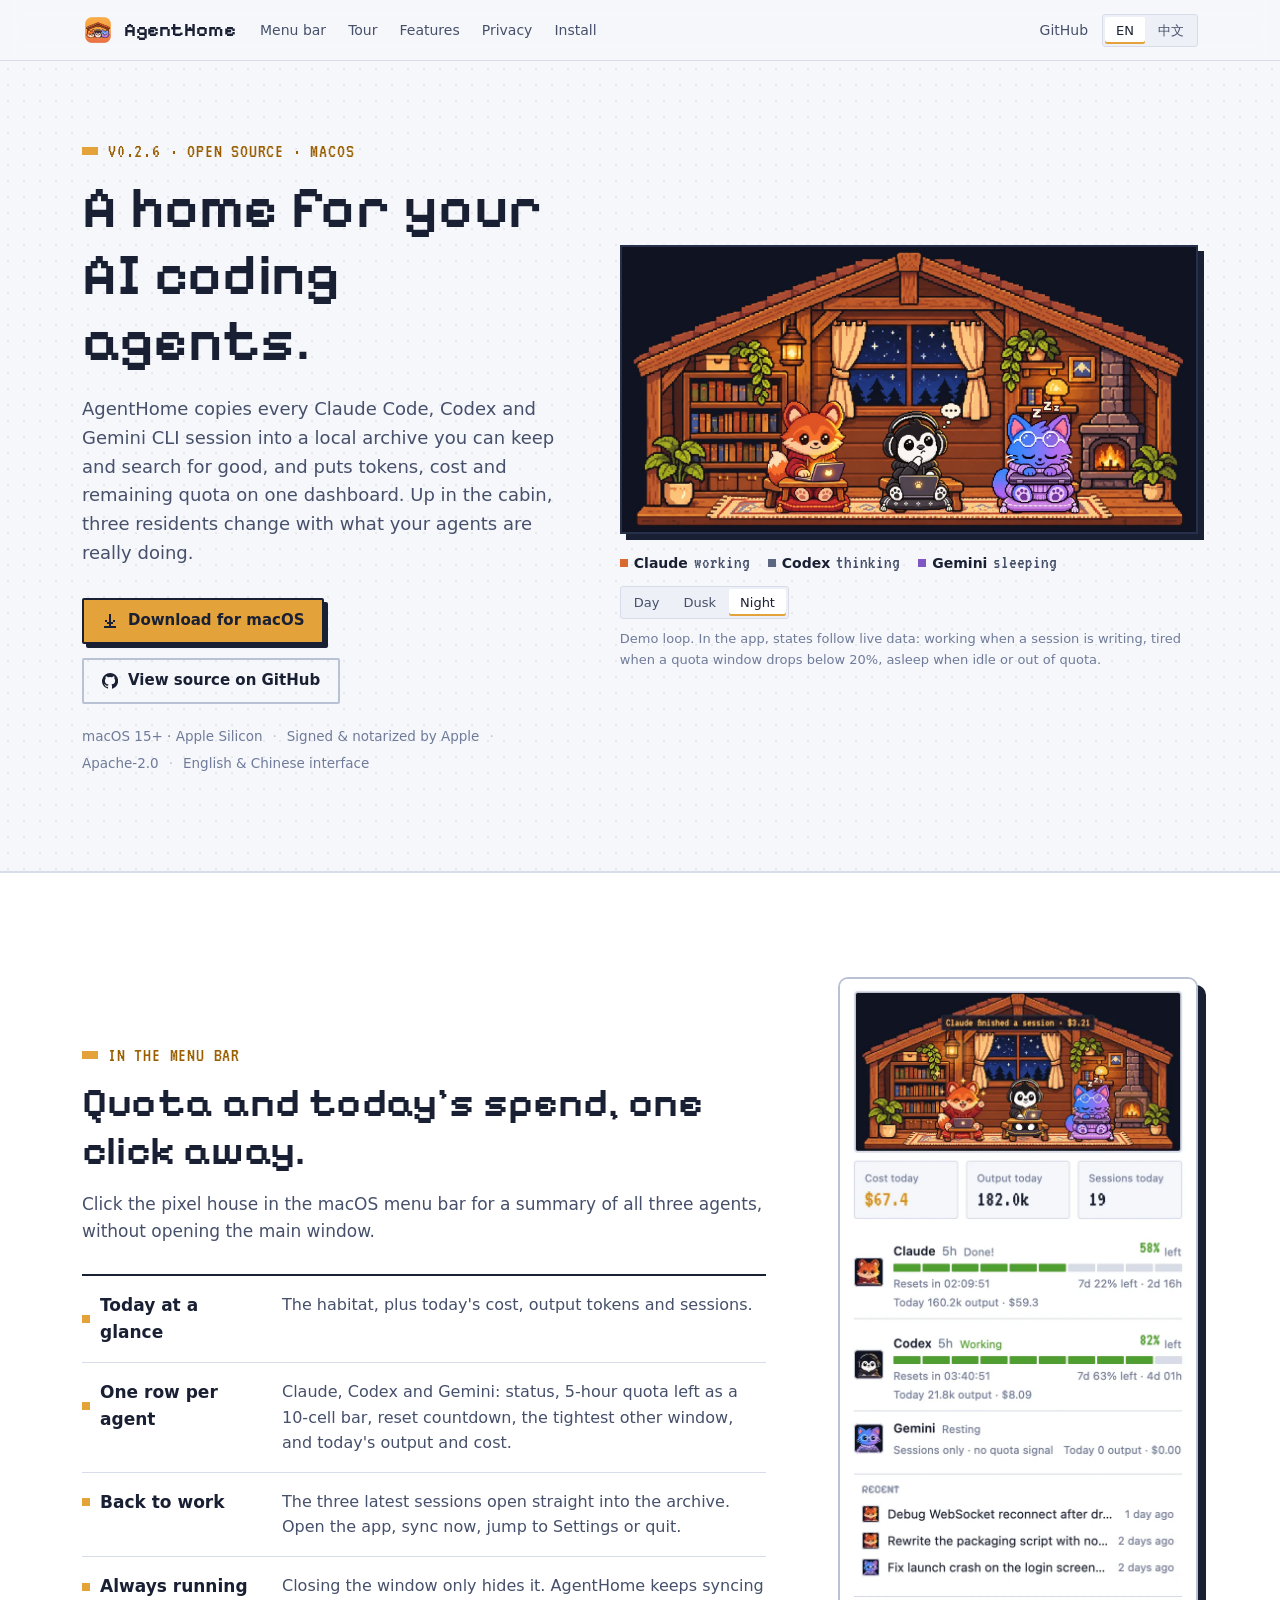
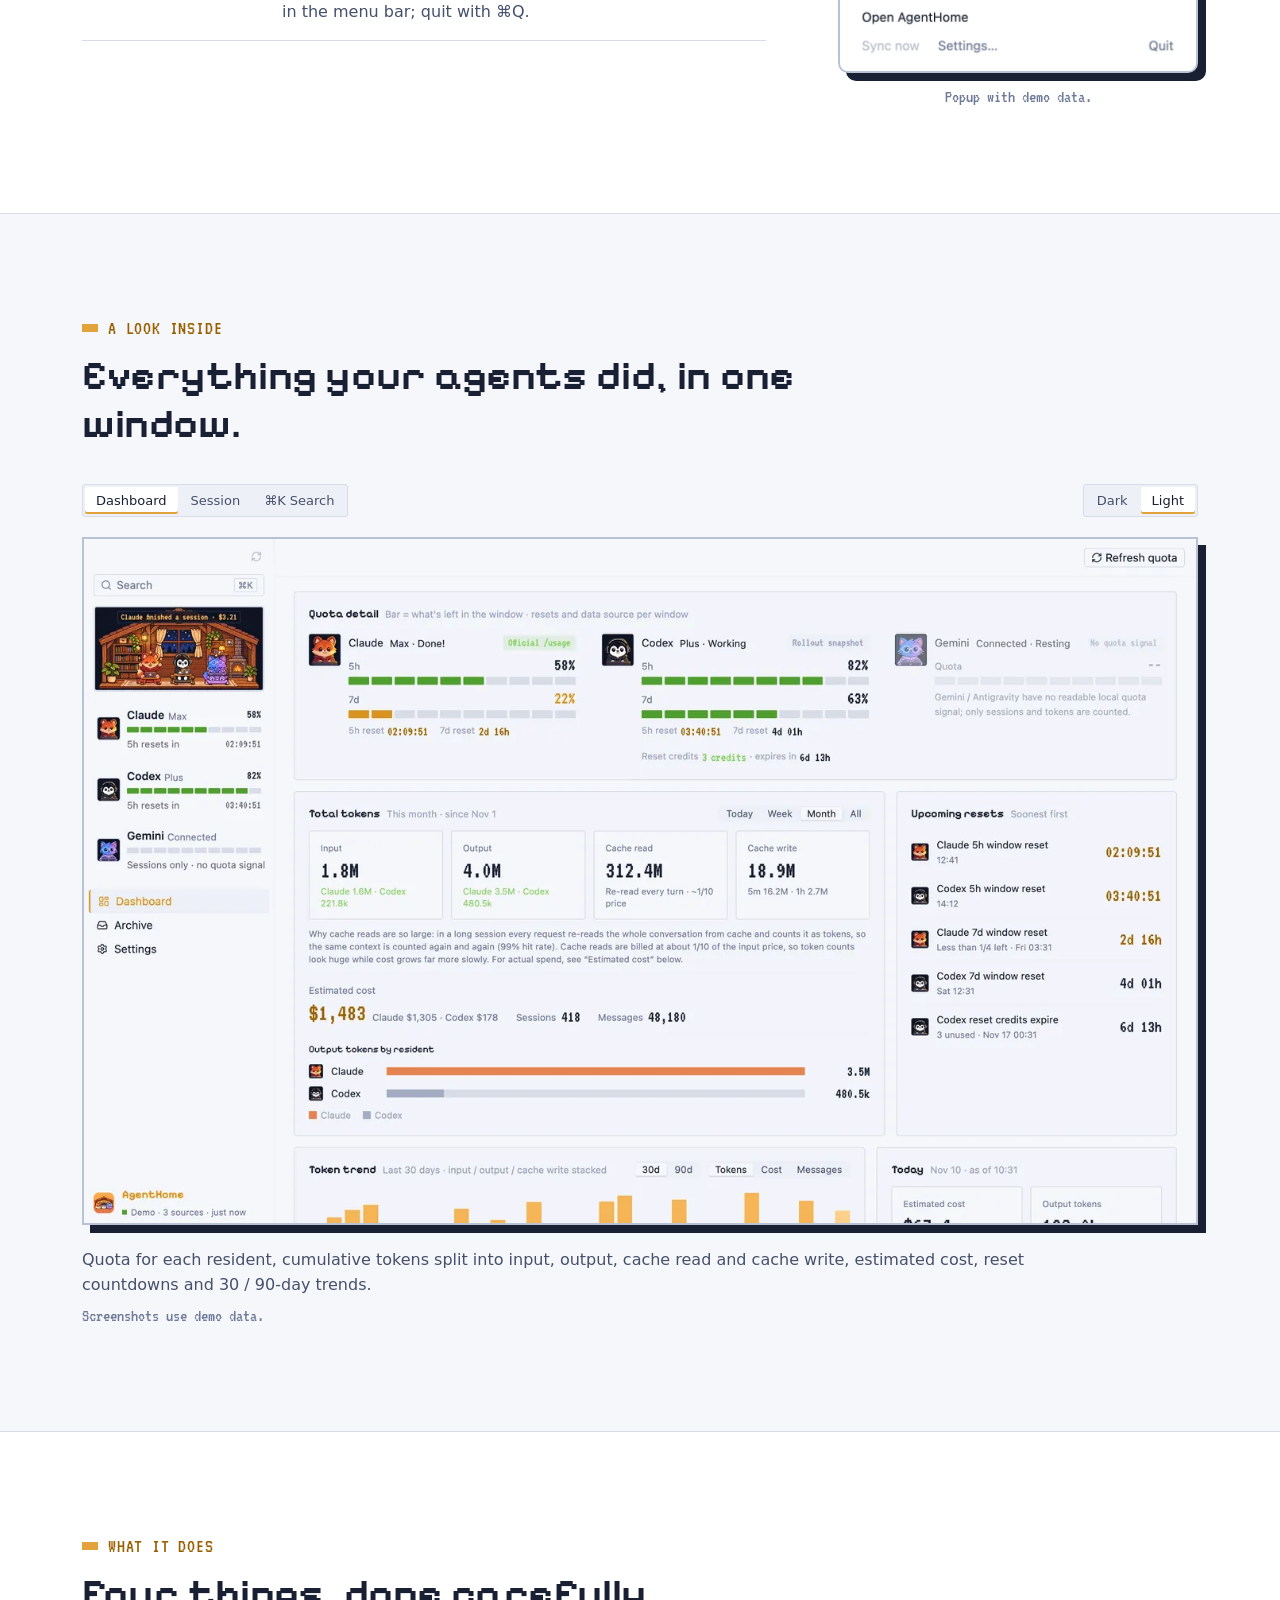
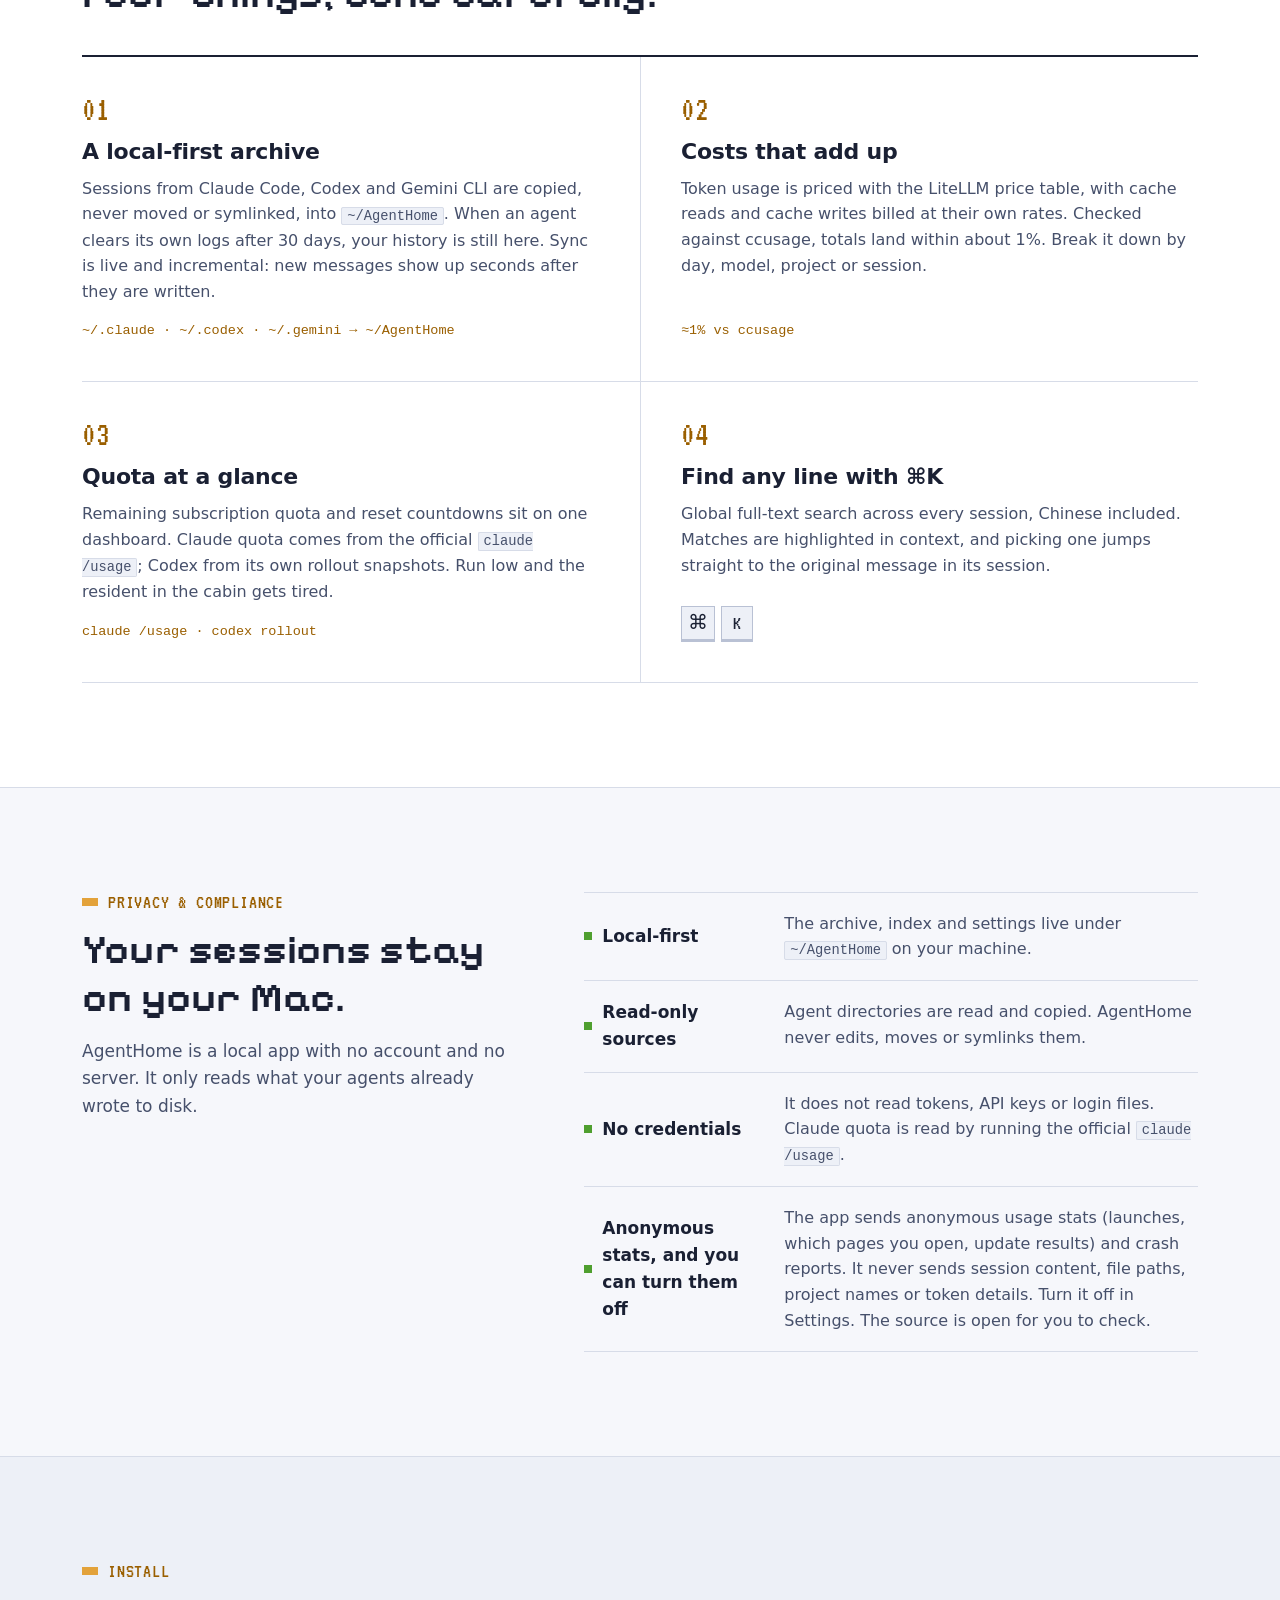
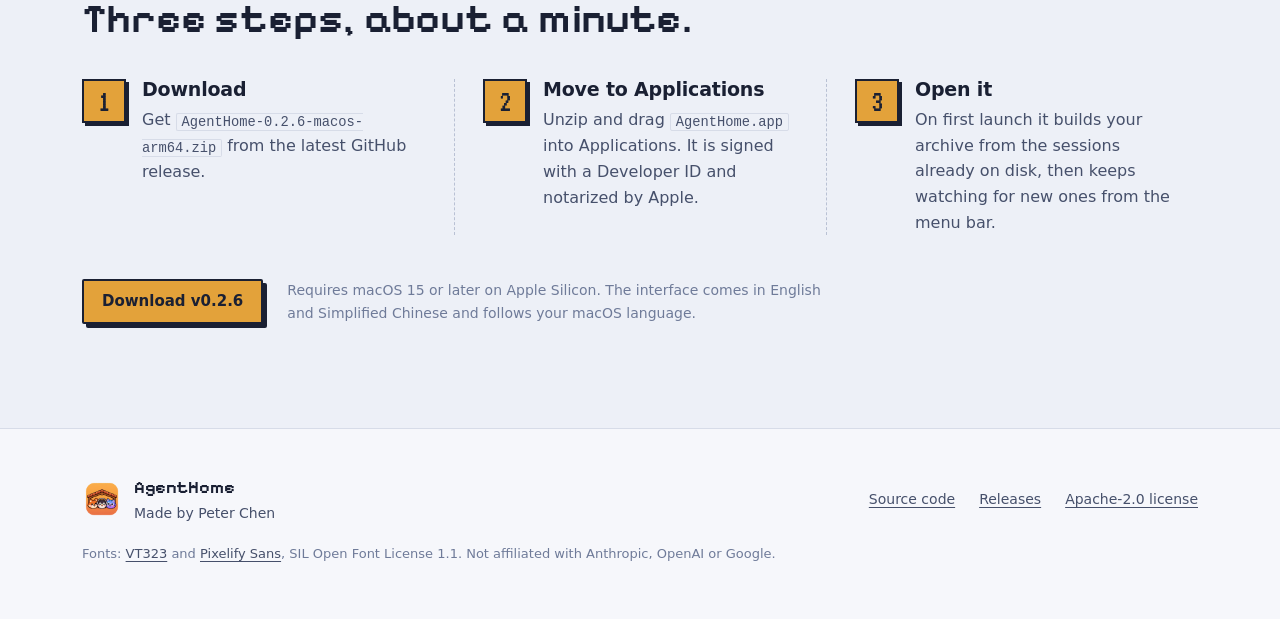
==== site/index.html @ 229db432 "接入 Sentry 崩溃上报与 Umami 匿名统计（设置里可关闭） - 新增 telemetry.rs：Sentry（panic + 同步引擎 / 应用内更新的错误，before_send 去掉主目" ====
<!doctype html>
<html lang="en">
<head>
<meta charset="utf-8">
<meta name="viewport" content="width=device-width, initial-scale=1">
<title>AgentHome</title>
<meta name="description" content="AgentHome is a home for your AI coding agents on macOS: a local, searchable archive of every Claude Code, Codex and Gemini CLI session, plus tokens, cost and remaining quota on one dashboard.">
<meta name="color-scheme" content="dark light">
<meta name="theme-color" content="#0F1423" media="(prefers-color-scheme: dark)">
<meta name="theme-color" content="#F6F7FB" media="(prefers-color-scheme: light)">
<meta property="og:type" content="website">
<meta property="og:title" content="AgentHome">
<meta property="og:description" content="A home for your AI coding agents: a local, searchable archive of every Claude Code, Codex and Gemini CLI session, plus tokens, cost and remaining quota on one dashboard. Free and open source for macOS.">
<meta property="og:image" content="https://blog.peterchen97.cn/agenthome/assets/img/og.png">
<meta name="twitter:card" content="summary_large_image">
<link rel="icon" type="image/png" href="assets/img/favicon-64.png">
<link rel="apple-touch-icon" href="assets/img/apple-touch-icon.png">
<link rel="preload" href="assets/fonts/PixelifySans-SemiBold.ttf" as="font" type="font/ttf" crossorigin>
<link rel="preload" href="assets/fonts/VT323-Regular.ttf" as="font" type="font/ttf" crossorigin>
<link rel="stylesheet" href="assets/style.css">
</head>
<body>
<a class="skip" href="#main" data-i18n="skip">Skip to content</a>

<header class="top">
  <div class="wrap top-row">
    <a class="brand" href="#top" aria-label="AgentHome">
      <img src="assets/img/app-icon-256.png" width="32" height="32" alt="">
      <span>AgentHome</span>
    </a>
    <nav class="top-nav" aria-label="Sections">
      <a href="#menubar" data-i18n="nav.menubar">Menu bar</a>
      <a href="#tour" data-i18n="nav.tour">Tour</a>
      <a href="#features" data-i18n="nav.features">Features</a>
      <a href="#privacy" data-i18n="nav.privacy">Privacy</a>
      <a href="#install" data-i18n="nav.install">Install</a>
    </nav>
    <div class="top-actions">
      <a class="gh-link" href="https://github.com/PeterChen1997/agenthome">GitHub</a>
      <div class="seg lang" role="group" aria-label="Language">
        <button type="button" data-lang="en" aria-pressed="true">EN</button>
        <button type="button" data-lang="zh" aria-pressed="false">中文</button>
      </div>
    </div>
  </div>
</header>

<main id="main">
  <section class="hero" id="top">
    <div class="wrap hero-grid">
      <div class="hero-copy">
        <p class="eyebrow"><span class="pip" aria-hidden="true"></span><span data-i18n="hero.eyebrow">v0.2.6 · open source · macOS</span></p>
        <h1 data-i18n="hero.title">A home for your AI coding agents.</h1>
        <p class="lede" data-i18n="hero.lede">AgentHome copies every Claude Code, Codex and Gemini CLI session into a local archive you can keep and search for good, and puts tokens, cost and remaining quota on one dashboard. Up in the cabin, three residents change with what your agents are really doing.</p>
        <div class="cta">
          <a class="btn btn-primary" href="https://github.com/PeterChen1997/agenthome/releases/latest" data-umami-event="download" data-umami-event-location="hero">
            <svg class="ico" viewBox="0 0 16 16" aria-hidden="true"><path d="M7 1h2v8h2v-2h2v2h-2v2H9v2H7v-2H5V9H3V7h2v2h2z M2 13h12v2H2z"/></svg>
            <span data-i18n="hero.download">Download for macOS</span>
          </a>
          <a class="btn btn-ghost" href="https://github.com/PeterChen1997/agenthome">
            <svg class="ico" viewBox="0 0 16 16" aria-hidden="true"><path d="M8 0a8 8 0 0 0-2.53 15.59c.4.07.55-.17.55-.38v-1.34c-2.23.48-2.7-1.07-2.7-1.07-.36-.92-.89-1.17-.89-1.17-.73-.5.06-.49.06-.49.8.06 1.23.83 1.23.83.72 1.22 1.88.87 2.34.67.07-.52.28-.87.5-1.07-1.78-.2-3.65-.89-3.65-3.95 0-.87.31-1.59.82-2.15-.08-.2-.36-1.02.08-2.12 0 0 .67-.21 2.2.82a7.6 7.6 0 0 1 4 0c1.53-1.04 2.2-.82 2.2-.82.44 1.1.16 1.92.08 2.12.51.56.82 1.28.82 2.15 0 3.07-1.87 3.75-3.65 3.95.29.25.54.73.54 1.48v2.2c0 .21.15.46.55.38A8 8 0 0 0 8 0z"/></svg>
            <span data-i18n="hero.source">View source on GitHub</span>
          </a>
        </div>
        <ul class="facts">
          <li data-i18n="hero.f1">macOS 15+ · Apple Silicon</li>
          <li data-i18n="hero.f2">Signed &amp; notarized by Apple</li>
          <li>Apache-2.0</li>
          <li data-i18n="hero.f3">English &amp; Chinese interface</li>
        </ul>
      </div>

      <figure class="habitat" aria-labelledby="habitat-cap">
        <div class="scene" data-tod="night">
          <img class="scene-bg" data-bg="night" src="assets/habitat/bg-night.webp" width="1400" height="700" alt="">
          <img class="scene-bg" data-bg="evening" src="assets/habitat/bg-evening.webp" width="1400" height="700" alt="" loading="lazy">
          <img class="scene-bg" data-bg="day" src="assets/habitat/bg-day.webp" width="1400" height="700" alt="" loading="lazy">
          <div class="slot" data-who="claude" data-state="working" style="--x:32.5%">
            <img src="assets/habitat/claude-working.webp" width="240" height="320" alt="Claude, the fox">
          </div>
          <div class="slot" data-who="codex" data-state="thinking" style="--x:52%">
            <img src="assets/habitat/codex-thinking.webp" width="284" height="320" alt="Codex, the penguin">
          </div>
          <div class="slot" data-who="gemini" data-state="sleeping" style="--x:72%">
            <img src="assets/habitat/gemini-sleeping.webp" width="249" height="320" alt="Gemini, the cat">
          </div>
        </div>
        <figcaption class="residents" id="habitat-cap">
          <ul>
            <li data-who="claude"><span class="dot"></span><b>Claude</b> <span class="state" data-state-label>working</span></li>
            <li data-who="codex"><span class="dot"></span><b>Codex</b> <span class="state" data-state-label>thinking</span></li>
            <li data-who="gemini"><span class="dot"></span><b>Gemini</b> <span class="state" data-state-label>sleeping</span></li>
          </ul>
          <div class="seg tod" role="group" aria-label="Time of day">
            <button type="button" data-tod="day" aria-pressed="false" data-i18n="tod.day">Day</button>
            <button type="button" data-tod="evening" aria-pressed="false" data-i18n="tod.evening">Dusk</button>
            <button type="button" data-tod="night" aria-pressed="true" data-i18n="tod.night">Night</button>
          </div>
        </figcaption>
        <p class="habitat-note" data-i18n="hero.note">Demo loop. In the app, states follow live data: working when a session is writing, tired when a quota window drops below 20%, asleep when idle or out of quota.</p>
      </figure>
    </div>
  </section>

  <section class="menubar" id="menubar" aria-labelledby="menubar-title">
    <div class="wrap mb-grid">
      <div class="mb-copy">
        <div class="sec-head">
          <p class="label" data-i18n="mb.label">In the menu bar</p>
          <h2 id="menubar-title" data-i18n="mb.title">Quota and today's spend, one click away.</h2>
          <p class="sec-lede" data-i18n="mb.lede">Click the pixel house in the macOS menu bar for a summary of all three agents, without opening the main window.</p>
        </div>
        <ul class="mb-points">
          <li><b data-i18n="mb.1.t">Today at a glance</b><span data-i18n="mb.1.p">The habitat, plus today's cost, output tokens and sessions.</span></li>
          <li><b data-i18n="mb.2.t">One row per agent</b><span data-i18n="mb.2.p">Claude, Codex and Gemini: status, 5-hour quota left as a 10-cell bar, reset countdown, the tightest other window, and today's output and cost.</span></li>
          <li><b data-i18n="mb.3.t">Back to work</b><span data-i18n="mb.3.p">The three latest sessions open straight into the archive. Open the app, sync now, jump to Settings or quit.</span></li>
          <li><b data-i18n="mb.4.t">Always running</b><span data-i18n="mb.4.p">Closing the window only hides it. AgentHome keeps syncing in the menu bar; quit with ⌘Q.</span></li>
        </ul>
      </div>
      <figure class="mb-shot">
        <div class="mb-frame">
          <img id="menubar-img" src="assets/shots/menubar-dark.en.webp" width="360" height="700" alt="AgentHome menu bar popup: habitat, today's cost, output and sessions, quota per agent and recent sessions" loading="lazy">
        </div>
        <figcaption class="demo-note" data-i18n="mb.demo">Popup with demo data.</figcaption>
      </figure>
    </div>
  </section>

  <section class="tour" id="tour" aria-labelledby="tour-title">
    <div class="wrap">
      <div class="sec-head">
        <p class="label" data-i18n="tour.label">A look inside</p>
        <h2 id="tour-title" data-i18n="tour.title">Everything your agents did, in one window.</h2>
      </div>
      <div class="tour-bar">
        <div class="seg tabs" role="group" aria-label="Screenshot">
          <button type="button" data-shot="dashboard" aria-pressed="true" data-i18n="tour.t1">Dashboard</button>
          <button type="button" data-shot="session" aria-pressed="false" data-i18n="tour.t2">Session</button>
          <button type="button" data-shot="search" aria-pressed="false" data-i18n="tour.t3">⌘K Search</button>
        </div>
        <div class="seg shot-theme" role="group" aria-label="Screenshot theme">
          <button type="button" data-mode="dark" aria-pressed="true" data-i18n="tour.dark">Dark</button>
          <button type="button" data-mode="light" aria-pressed="false" data-i18n="tour.light">Light</button>
        </div>
      </div>
      <figure class="shot">
        <div class="shot-frame">
          <img id="shot-img" src="assets/shots/dashboard-dark.en.webp" width="1400" height="860" alt="AgentHome dashboard: quota per resident, cumulative tokens, estimated cost and reset countdowns" loading="lazy">
        </div>
        <figcaption>
          <p class="cap" data-cap="dashboard" data-i18n="tour.c1">Quota for each resident, cumulative tokens split into input, output, cache read and cache write, estimated cost, reset countdowns and 30 / 90-day trends.</p>
          <p class="cap" data-cap="session" hidden data-i18n="tour.c2">Sessions grouped by day and folded by sub-agent. Inside, every turn is laid out with tool calls collapsed into trace rows, token counts and per-session cost.</p>
          <p class="cap" data-cap="search" hidden data-i18n="tour.c3">Press ⌘K anywhere: full-text search across every session, matches highlighted, Enter jumps to the original message.</p>
          <p class="demo-note" data-i18n="tour.demo">Screenshots use demo data.</p>
        </figcaption>
      </figure>
    </div>
  </section>

  <section class="features" id="features" aria-labelledby="features-title">
    <div class="wrap">
      <div class="sec-head">
        <p class="label" data-i18n="feat.label">What it does</p>
        <h2 id="features-title" data-i18n="feat.title">Four things, done carefully.</h2>
      </div>
      <div class="feat-grid">
        <article class="feat">
          <span class="num" aria-hidden="true">01</span>
          <h3 data-i18n="feat.1.t">A local-first archive</h3>
          <p data-i18n="feat.1.p">Sessions from Claude Code, Codex and Gemini CLI are copied, never moved or symlinked, into <code>~/AgentHome</code>. When an agent clears its own logs after 30 days, your history is still here. Sync is live and incremental: new messages show up seconds after they are written.</p>
          <p class="fact">~/.claude · ~/.codex · ~/.gemini → ~/AgentHome</p>
        </article>
        <article class="feat">
          <span class="num" aria-hidden="true">02</span>
          <h3 data-i18n="feat.2.t">Costs that add up</h3>
          <p data-i18n="feat.2.p">Token usage is priced with the LiteLLM price table, with cache reads and cache writes billed at their own rates. Checked against ccusage, totals land within about 1%. Break it down by day, model, project or session.</p>
          <p class="fact" data-i18n="feat.2.f">≈1% vs ccusage</p>
        </article>
        <article class="feat">
          <span class="num" aria-hidden="true">03</span>
          <h3 data-i18n="feat.3.t">Quota at a glance</h3>
          <p data-i18n="feat.3.p">Remaining subscription quota and reset countdowns sit on one dashboard. Claude quota comes from the official <code>claude /usage</code>; Codex from its own rollout snapshots. Run low and the resident in the cabin gets tired.</p>
          <p class="fact">claude /usage · codex rollout</p>
        </article>
        <article class="feat">
          <span class="num" aria-hidden="true">04</span>
          <h3 data-i18n="feat.4.t">Find any line with ⌘K</h3>
          <p data-i18n="feat.4.p">Global full-text search across every session, Chinese included. Matches are highlighted in context, and picking one jumps straight to the original message in its session.</p>
          <p class="fact"><kbd>⌘</kbd><kbd>K</kbd></p>
        </article>
      </div>
    </div>
  </section>

  <section class="privacy" id="privacy" aria-labelledby="privacy-title">
    <div class="wrap privacy-grid">
      <div class="sec-head">
        <p class="label" data-i18n="priv.label">Privacy &amp; compliance</p>
        <h2 id="privacy-title" data-i18n="priv.title">Your sessions stay on your Mac.</h2>
        <p class="sec-lede" data-i18n="priv.lede">AgentHome is a local app with no account and no server. It only reads what your agents already wrote to disk.</p>
      </div>
      <dl class="rules">
        <div><dt data-i18n="priv.1.t">Local-first</dt><dd data-i18n="priv.1.p">The archive, index and settings live under <code>~/AgentHome</code> on your machine.</dd></div>
        <div><dt data-i18n="priv.2.t">Read-only sources</dt><dd data-i18n="priv.2.p">Agent directories are read and copied. AgentHome never edits, moves or symlinks them.</dd></div>
        <div><dt data-i18n="priv.3.t">No credentials</dt><dd data-i18n="priv.3.p">It does not read tokens, API keys or login files. Claude quota is read by running the official <code>claude /usage</code>.</dd></div>
        <div><dt data-i18n="priv.4.t">Anonymous stats, and you can turn them off</dt><dd data-i18n="priv.4.p">The app sends anonymous usage stats (launches, which pages you open, update results) and crash reports. It never sends session content, file paths, project names or token details. Turn it off in Settings. The source is open for you to check.</dd></div>
      </dl>
    </div>
  </section>

  <section class="install" id="install" aria-labelledby="install-title">
    <div class="wrap">
      <div class="sec-head">
        <p class="label" data-i18n="inst.label">Install</p>
        <h2 id="install-title" data-i18n="inst.title">Three steps, about a minute.</h2>
      </div>
      <ol class="steps">
        <li>
          <span class="num" aria-hidden="true">1</span>
          <h3 data-i18n="inst.1.t">Download</h3>
          <p data-i18n="inst.1.p">Get <code>AgentHome-0.2.6-macos-arm64.zip</code> from the latest GitHub release.</p>
        </li>
        <li>
          <span class="num" aria-hidden="true">2</span>
          <h3 data-i18n="inst.2.t">Move to Applications</h3>
          <p data-i18n="inst.2.p">Unzip and drag <code>AgentHome.app</code> into Applications. It is signed with a Developer ID and notarized by Apple.</p>
        </li>
        <li>
          <span class="num" aria-hidden="true">3</span>
          <h3 data-i18n="inst.3.t">Open it</h3>
          <p data-i18n="inst.3.p">On first launch it builds your archive from the sessions already on disk, then keeps watching for new ones from the menu bar.</p>
        </li>
      </ol>
      <div class="install-cta">
        <a class="btn btn-primary" href="https://github.com/PeterChen1997/agenthome/releases/latest" data-umami-event="download" data-umami-event-location="install"><span data-i18n="inst.cta">Download v0.2.6</span></a>
        <p class="req" data-i18n="inst.req">Requires macOS 15 or later on Apple Silicon. The interface comes in English and Simplified Chinese and follows your macOS language.</p>
      </div>
    </div>
  </section>
</main>

<footer class="foot">
  <div class="wrap foot-row">
    <div class="foot-brand">
      <img src="assets/img/app-icon-256.png" width="40" height="40" alt="" loading="lazy">
      <div>
        <p class="foot-name">AgentHome</p>
        <p data-i18n="foot.by">Made by Peter Chen</p>
      </div>
    </div>
    <ul class="foot-links">
      <li><a href="https://github.com/PeterChen1997/agenthome" data-i18n="foot.src">Source code</a></li>
      <li><a href="https://github.com/PeterChen1997/agenthome/releases" data-i18n="foot.rel">Releases</a></li>
      <li><a href="https://github.com/PeterChen1997/agenthome/blob/main/LICENSE" data-i18n="foot.lic">Apache-2.0 license</a></li>
    </ul>
    <p class="foot-fine" data-i18n="foot.fine">Fonts: <a href="assets/fonts/OFL-VT323.txt">VT323</a> and <a href="assets/fonts/OFL-PixelifySans.txt">Pixelify Sans</a>, SIL Open Font License 1.1. Not affiliated with Anthropic, OpenAI or Google.</p>
  </div>
</footer>

<script src="assets/main.js"></script>
<script defer src="https://a.hweb.peterchen97.cn/script.js" data-website-id="5bc30eaf-ce3e-4e80-a6d5-86eb219da3a7"></script>
</body>
</html>
---- site/assets/style.css ----
/* AgentHome landing page. Colours follow crates/app/assets/themes/pixel-habitat.json. */

@font-face {
  font-family: "Pixelify Sans";
  src: url("fonts/PixelifySans-SemiBold.ttf") format("truetype");
  font-weight: 600;
  font-style: normal;
  font-display: swap;
}
@font-face {
  font-family: "VT323";
  src: url("fonts/VT323-Regular.ttf") format("truetype");
  font-weight: 400;
  font-style: normal;
  font-display: swap;
}

/* Light set (used when the system asks for light). */
:root {
  --bg: #F6F7FB;
  --bg-raised: #FFFFFF;
  --bg-sunk: #EDF0F7;
  --line: #D7DCE8;
  --line-strong: #B9C1D4;
  --fg: #1A2033;
  --fg-2: #46506B;
  --fg-3: #6F7B99;
  --accent: #E3A23A;
  --accent-hover: #EBB257;
  --accent-ink: #1A2033;
  --accent-text: #9A5F00;
  --shadow: #1A2033;
  --scene-ink: #0F1423;
  --scene-line: #26304A;
  --dot-grid: rgba(26, 32, 51, 0.07);
  --claude: #D9692E;
  --codex: #5D6782;
  --gemini: #7E57C2;
  --ok: #4F9F2F;
  --code-bg: #EDF0F7;
  --font-pixel: "Pixelify Sans", -apple-system, "PingFang SC", "Hiragino Sans GB", system-ui, sans-serif;
  --font-mono: "VT323", ui-monospace, "SF Mono", Menlo, monospace;
  --font-body: -apple-system, BlinkMacSystemFont, "Segoe UI", "PingFang SC", "Hiragino Sans GB", "Microsoft YaHei", "Noto Sans CJK SC", system-ui, sans-serif;
  --gutter: 16px;
  --maxw: 1180px;
}

/* Dark set: the default look of the app. */
@media (prefers-color-scheme: dark) {
  :root {
    --bg: #0F1423;
    --bg-raised: #161C2E;
    --bg-sunk: #1C2338;
    --line: #26304A;
    --line-strong: #34405F;
    --fg: #E8ECF5;
    --fg-2: #9AA6C0;
    --fg-3: #6F7B99;
    --accent: #F5B556;
    --accent-hover: #F8C470;
    --accent-ink: #0F1423;
    --accent-text: #F5B556;
    --shadow: #05070E;
    --dot-grid: rgba(232, 236, 245, 0.05);
    --claude: #F08A4B;
    --codex: #9AA6C0;
    --gemini: #9B72CB;
    --ok: #8BD16A;
    --code-bg: #1C2338;
  }
}

*, *::before, *::after { box-sizing: border-box; }
html { -webkit-text-size-adjust: 100%; scroll-behavior: smooth; scroll-padding-top: 72px; }
body {
  margin: 0;
  background: var(--bg);
  color: var(--fg);
  font: 16px/1.6 var(--font-body);
  overflow-x: hidden;
}
img { max-width: 100%; height: auto; display: block; }
a { color: inherit; }
code {
  font-family: ui-monospace, "SF Mono", Menlo, monospace;
  font-size: 0.86em;
  background: var(--code-bg);
  border: 1px solid var(--line);
  padding: 0.05em 0.35em;
  border-radius: 2px;
  overflow-wrap: anywhere;
}
h1, h2, h3 { font-family: var(--font-pixel); font-weight: 600; line-height: 1.15; margin: 0; letter-spacing: 0.005em; }
/* Pixelify's capital C reads as an O at small sizes, so small headings use the body face. */
h3 { font-family: var(--font-body); font-weight: 700; letter-spacing: -0.01em; }
p { margin: 0; }
:focus-visible { outline: 2px solid var(--accent); outline-offset: 2px; }

.wrap { max-width: var(--maxw); margin: 0 auto; padding: 0 var(--gutter); }
@media (min-width: 720px) { :root { --gutter: 32px; } }

.skip { position: absolute; left: -9999px; top: 8px; background: var(--accent); color: var(--accent-ink); padding: 6px 10px; z-index: 50; }
.skip:focus { left: 8px; }

/* Header */
.top {
  position: sticky; top: 0; z-index: 20;
  background: color-mix(in srgb, var(--bg) 88%, transparent);
  backdrop-filter: blur(10px);
  -webkit-backdrop-filter: blur(10px);
  border-bottom: 1px solid var(--line);
}
.top-row { display: flex; align-items: center; gap: 24px; height: 60px; }
.brand { display: flex; align-items: center; gap: 10px; text-decoration: none; font-family: var(--font-pixel); font-weight: 600; font-size: 20px; }
.brand img { width: 32px; height: 32px; }
.top-nav { display: none; gap: 22px; font-size: 14px; }
.top-nav a { text-decoration: none; color: var(--fg-2); }
.top-nav a:hover { color: var(--fg); }
.top-actions { margin-left: auto; display: flex; align-items: center; gap: 14px; }
.gh-link { font-size: 14px; color: var(--fg-2); text-decoration: none; display: none; }
.gh-link:hover { color: var(--fg); }
@media (min-width: 860px) { .top-nav { display: flex; } }
@media (min-width: 480px) { .gh-link { display: inline; } }

/* Segmented control, square-cornered like the app's pixel UI */
.seg { display: inline-flex; border: 1px solid var(--line); background: var(--bg-sunk); padding: 2px; gap: 2px; border-radius: 3px; }
.seg button {
  font: 500 13px/1 var(--font-body);
  color: var(--fg-2);
  background: transparent;
  border: 0;
  padding: 7px 11px;
  border-radius: 2px;
  cursor: pointer;
  white-space: nowrap;
}
.seg button:hover { color: var(--fg); }
.seg button[aria-pressed="true"] { background: var(--bg-raised); color: var(--fg); box-shadow: inset 0 -2px 0 var(--accent); }

/* Buttons */
.btn {
  display: inline-flex; align-items: center; gap: 10px;
  font: 600 15px/1 var(--font-body);
  padding: 13px 18px;
  text-decoration: none;
  border: 2px solid var(--shadow);
  border-radius: 2px;
  transition: transform 80ms steps(2), box-shadow 80ms steps(2);
}
.btn .ico { width: 16px; height: 16px; fill: currentColor; flex: none; }
.btn-primary { background: var(--accent); color: var(--accent-ink); box-shadow: 4px 4px 0 var(--shadow); }
.btn-primary:hover { background: var(--accent-hover); }
.btn-primary:active { transform: translate(4px, 4px); box-shadow: 0 0 0 var(--shadow); }
.btn-ghost { background: transparent; color: var(--fg); border-color: var(--line-strong); }
.btn-ghost:hover { border-color: var(--fg-2); }

/* Section scaffolding */
section { padding: 72px 0; }
@media (min-width: 900px) { section { padding: 104px 0; } }
.sec-head { max-width: 720px; margin-bottom: 36px; }
.label, .eyebrow {
  font-family: var(--font-mono);
  font-size: 20px;
  line-height: 1;
  color: var(--accent-text);
  text-transform: uppercase;
  letter-spacing: 0.04em;
  margin-bottom: 14px;
  display: flex; align-items: center; gap: 10px;
}
.label::before, .pip {
  content: "";
  width: 8px; height: 8px;
  background: var(--accent);
  box-shadow: 8px 0 0 var(--accent);
  margin-right: 8px;
  flex: none;
}
.pip { margin-right: 8px; }
h2 { font-size: clamp(28px, 4.2vw, 42px); }
.sec-lede { color: var(--fg-2); margin-top: 16px; font-size: 17px; }

/* Hero */
.hero {
  padding: 48px 0 64px;
  background-image: radial-gradient(var(--dot-grid) 1px, transparent 1.4px);
  background-size: 16px 16px;
  border-bottom: 1px solid var(--line);
}
.hero-grid { display: grid; gap: 40px; align-items: center; }
@media (min-width: 1000px) {
  .hero { padding: 80px 0 96px; }
  .hero-grid { grid-template-columns: minmax(0, 1fr) minmax(0, 1.2fr); gap: 56px; }
}
.hero h1 { font-size: clamp(36px, 5.6vw, 58px); margin-bottom: 20px; }
html[lang="zh-CN"] .hero h1 { line-height: 1.25; }
.lede { font-size: 18px; color: var(--fg-2); max-width: 36em; }
.cta { display: flex; flex-wrap: wrap; gap: 14px 16px; margin: 30px 0 22px; }
.facts { list-style: none; padding: 0; margin: 0; display: flex; flex-wrap: wrap; gap: 6px 0; font-size: 13.5px; color: var(--fg-3); }
.facts li:not(:last-child)::after { content: "·"; margin: 0 10px; color: var(--line-strong); }

/* Habitat scene */
.habitat { margin: 0; min-width: 0; }
.scene {
  position: relative;
  aspect-ratio: 2 / 1;
  background: var(--scene-ink);
  border: 2px solid var(--scene-line);
  box-shadow: 6px 6px 0 var(--shadow);
  overflow: hidden;
  isolation: isolate;
}
.scene-bg { position: absolute; inset: 0; width: 100%; height: 100%; opacity: 0; transition: opacity 600ms ease; }
.scene[data-tod="day"] .scene-bg[data-bg="day"],
.scene[data-tod="evening"] .scene-bg[data-bg="evening"],
.scene[data-tod="night"] .scene-bg[data-bg="night"] { opacity: 1; }

/* Slot geometry mirrors crates/app/src/habitat/view.rs: 20% wide, 40% tall, bottom 6.5%. */
.slot {
  position: absolute;
  left: calc(var(--x) - 10%);
  bottom: 6.5%;
  width: 20%;
  height: 40%;
  display: flex; align-items: flex-end; justify-content: center;
  transform-origin: 50% 100%;
  z-index: 2;
}
.slot img { width: 100%; height: 100%; object-fit: contain; object-position: 50% 100%; transition: opacity 180ms ease; }
.slot[data-state="working"]  { animation: s-working 420ms steps(1, end) infinite; }
.slot[data-state="thinking"] { animation: s-thinking 2200ms ease-in-out infinite alternate; }
.slot[data-state="sleeping"] { animation: s-sleeping 3400ms ease-in-out infinite alternate; }
.slot[data-state="tired"]    { animation: s-tired 2800ms ease-in-out infinite alternate; }
.slot[data-state="tired"] img { opacity: 0.85; filter: saturate(0.55); }
.slot[data-state="happy"]    { animation: s-happy 550ms ease-in-out infinite alternate; }
.slot.swap[data-state] img { opacity: 0; }
@keyframes s-working { 0% { transform: translateY(0); } 50% { transform: translateY(-2.5%); } }
@keyframes s-thinking { from { transform: translate(-2.5%, 0) rotate(-1.5deg); } to { transform: translate(2.5%, -1%) rotate(1.5deg); } }
@keyframes s-sleeping { from { transform: scale(1); } to { transform: scale(1.035); } }
@keyframes s-tired { from { transform: translateY(0) rotate(0); } to { transform: translateY(2%) rotate(-1deg); } }
@keyframes s-happy { from { transform: translateY(0); } to { transform: translateY(-7%); } }

.residents {
  display: flex; flex-wrap: wrap; align-items: center; justify-content: space-between; gap: 12px 16px;
  margin-top: 18px;
}
.residents ul { list-style: none; margin: 0; padding: 0; display: flex; flex-wrap: wrap; gap: 6px 18px; }
.residents li { display: flex; align-items: baseline; gap: 6px; font-size: 14px; }
.residents b { font-weight: 700; }
.residents .state { font-family: var(--font-mono); font-size: 19px; line-height: 1; color: var(--fg-2); }
.residents .dot { width: 8px; height: 8px; align-self: center; background: var(--fg-3); }
.residents li[data-who="claude"] .dot { background: var(--claude); }
.residents li[data-who="codex"] .dot { background: var(--codex); }
.residents li[data-who="gemini"] .dot { background: var(--gemini); }
.habitat-note { margin-top: 10px; font-size: 13px; color: var(--fg-3); max-width: 60em; }

/* Menu bar popup: a narrow 360pt shot, never stretched */
.menubar { background: var(--bg-raised); border-top: 1px solid var(--line); border-bottom: 1px solid var(--line); }
.mb-grid { display: grid; gap: 40px; align-items: center; }
@media (min-width: 900px) { .mb-grid { grid-template-columns: minmax(0, 1fr) 360px; gap: 72px; } }
.mb-copy { min-width: 0; }
.mb-copy .sec-head { margin-bottom: 28px; }
.mb-points { list-style: none; margin: 0; padding: 0; display: grid; border-top: 2px solid var(--fg); }
.mb-points li { display: grid; gap: 4px 24px; padding: 16px 0; border-bottom: 1px solid var(--line); min-width: 0; }
@media (min-width: 600px) { .mb-points li { grid-template-columns: 11em 1fr; } }
.mb-points b { font-weight: 700; font-size: 17px; line-height: 1.6; display: flex; align-items: center; align-self: start; gap: 10px; }
.mb-points b::before { content: ""; width: 8px; height: 8px; background: var(--accent); flex: none; }
.mb-points span { color: var(--fg-2); }
.mb-shot { margin: 0 auto; width: 100%; max-width: 360px; display: grid; gap: 14px; justify-items: center; }
.mb-frame {
  width: 100%;
  border: 2px solid var(--line-strong);
  border-radius: 10px;
  background: var(--bg-sunk);
  box-shadow: 8px 8px 0 var(--shadow);
  overflow: hidden;
}
.mb-frame img { width: 100%; aspect-ratio: 360 / 700; }

/* Screenshot tour */
.tour-bar { display: flex; flex-wrap: wrap; gap: 12px; justify-content: space-between; margin-bottom: 20px; }
.shot { margin: 0; }
.shot-frame {
  border: 2px solid var(--line-strong);
  background: var(--bg-sunk);
  box-shadow: 8px 8px 0 var(--shadow);
  overflow: hidden;
}
.shot-frame img { width: 100%; aspect-ratio: 1400 / 860; transition: opacity 160ms ease; }
.shot-frame img.loading { opacity: 0.35; }
.shot figcaption { display: flex; flex-wrap: wrap; justify-content: space-between; gap: 8px 24px; margin-top: 22px; }
.cap { color: var(--fg-2); max-width: 62em; }
.demo-note { font-family: var(--font-mono); font-size: 18px; line-height: 1.2; color: var(--fg-3); }

/* Features: a ruled grid, not floating cards */
.features { background: var(--bg-raised); border-top: 1px solid var(--line); border-bottom: 1px solid var(--line); }
.feat-grid { display: grid; border-top: 2px solid var(--fg); }
@media (min-width: 760px) { .feat-grid { grid-template-columns: 1fr 1fr; } }
.feat { padding: 28px 0 32px; border-bottom: 1px solid var(--line); display: flex; flex-direction: column; gap: 12px; min-width: 0; }
@media (min-width: 760px) {
  .feat { padding: 36px 40px 40px 0; }
  .feat:nth-child(2n) { padding-left: 40px; padding-right: 0; border-left: 1px solid var(--line); }
}
.num { font-family: var(--font-mono); font-size: 34px; line-height: 1; color: var(--accent-text); }
.feat h3 { font-size: 22px; }
.feat p { color: var(--fg-2); }
.feat .fact { margin-top: auto; padding-top: 6px; font-family: ui-monospace, "SF Mono", Menlo, monospace; font-size: 13.5px; line-height: 1.4; color: var(--accent-text); overflow-wrap: anywhere; }
kbd {
  font-family: var(--font-mono); font-size: 20px; color: var(--fg);
  display: inline-block; min-width: 1.6em; text-align: center;
  padding: 2px 6px; margin-right: 6px;
  border: 1px solid var(--line-strong); border-bottom-width: 3px; background: var(--bg-sunk);
}

/* Privacy */
.privacy-grid { display: grid; gap: 8px 64px; }
@media (min-width: 960px) { .privacy-grid { grid-template-columns: minmax(0, 5fr) minmax(0, 7fr); align-items: start; } }
.rules { margin: 0; display: grid; }
.rules > div { display: grid; gap: 4px 24px; padding: 18px 0; border-top: 1px solid var(--line); }
.rules > div:last-child { border-bottom: 1px solid var(--line); }
@media (min-width: 600px) { .rules > div { grid-template-columns: 11em 1fr; } }
.rules dt { font-weight: 700; font-size: 17px; display: flex; align-items: center; gap: 10px; }
.rules dt::before { content: ""; width: 8px; height: 8px; background: var(--ok); flex: none; }
.rules dd { margin: 0; color: var(--fg-2); }

/* Install */
.install { background: var(--bg-sunk); border-top: 1px solid var(--line); }
.steps { list-style: none; margin: 0; padding: 0; display: grid; gap: 28px; counter-reset: none; }
@media (min-width: 820px) { .steps { grid-template-columns: repeat(3, minmax(0, 1fr)); gap: 0; } }
.steps li { display: grid; grid-template-columns: auto 1fr; gap: 6px 16px; align-content: start; min-width: 0; }
@media (min-width: 820px) {
  .steps li { padding: 0 28px; border-left: 1px dashed var(--line-strong); }
  .steps li:first-child { padding-left: 0; border-left: 0; }
}
.steps .num {
  grid-row: span 2;
  width: 44px; height: 44px; display: grid; place-items: center;
  font-size: 32px; color: var(--accent-ink); background: var(--accent);
  border: 2px solid var(--shadow); box-shadow: 3px 3px 0 var(--shadow);
}
.steps h3 { font-size: 19px; align-self: end; }
.steps p { color: var(--fg-2); }
.install-cta { margin-top: 44px; display: flex; flex-wrap: wrap; align-items: center; gap: 16px 24px; }
.req { color: var(--fg-3); font-size: 14px; max-width: 40em; }

/* Footer */
.foot { padding: 44px 0 56px; border-top: 1px solid var(--line); font-size: 14px; color: var(--fg-2); }
.foot-row { display: grid; gap: 20px; }
@media (min-width: 820px) { .foot-row { grid-template-columns: auto 1fr; align-items: center; } .foot-fine { grid-column: 1 / -1; } }
.foot-brand { display: flex; gap: 12px; align-items: center; }
.foot-brand img { width: 40px; height: 40px; }
.foot-name { font-family: var(--font-pixel); font-weight: 600; font-size: 18px; color: var(--fg); }
.foot-links { list-style: none; margin: 0; padding: 0; display: flex; flex-wrap: wrap; gap: 8px 24px; }
@media (min-width: 820px) { .foot-links { justify-content: flex-end; } }
.foot-links a, .foot-fine a { color: var(--fg-2); text-underline-offset: 3px; }
.foot-links a:hover, .foot-fine a:hover { color: var(--fg); }
.foot-fine { color: var(--fg-3); font-size: 13px; }

@media (prefers-reduced-motion: reduce) {
  html { scroll-behavior: auto; }
  *, *::before, *::after { animation: none !important; transition: none !important; }
}
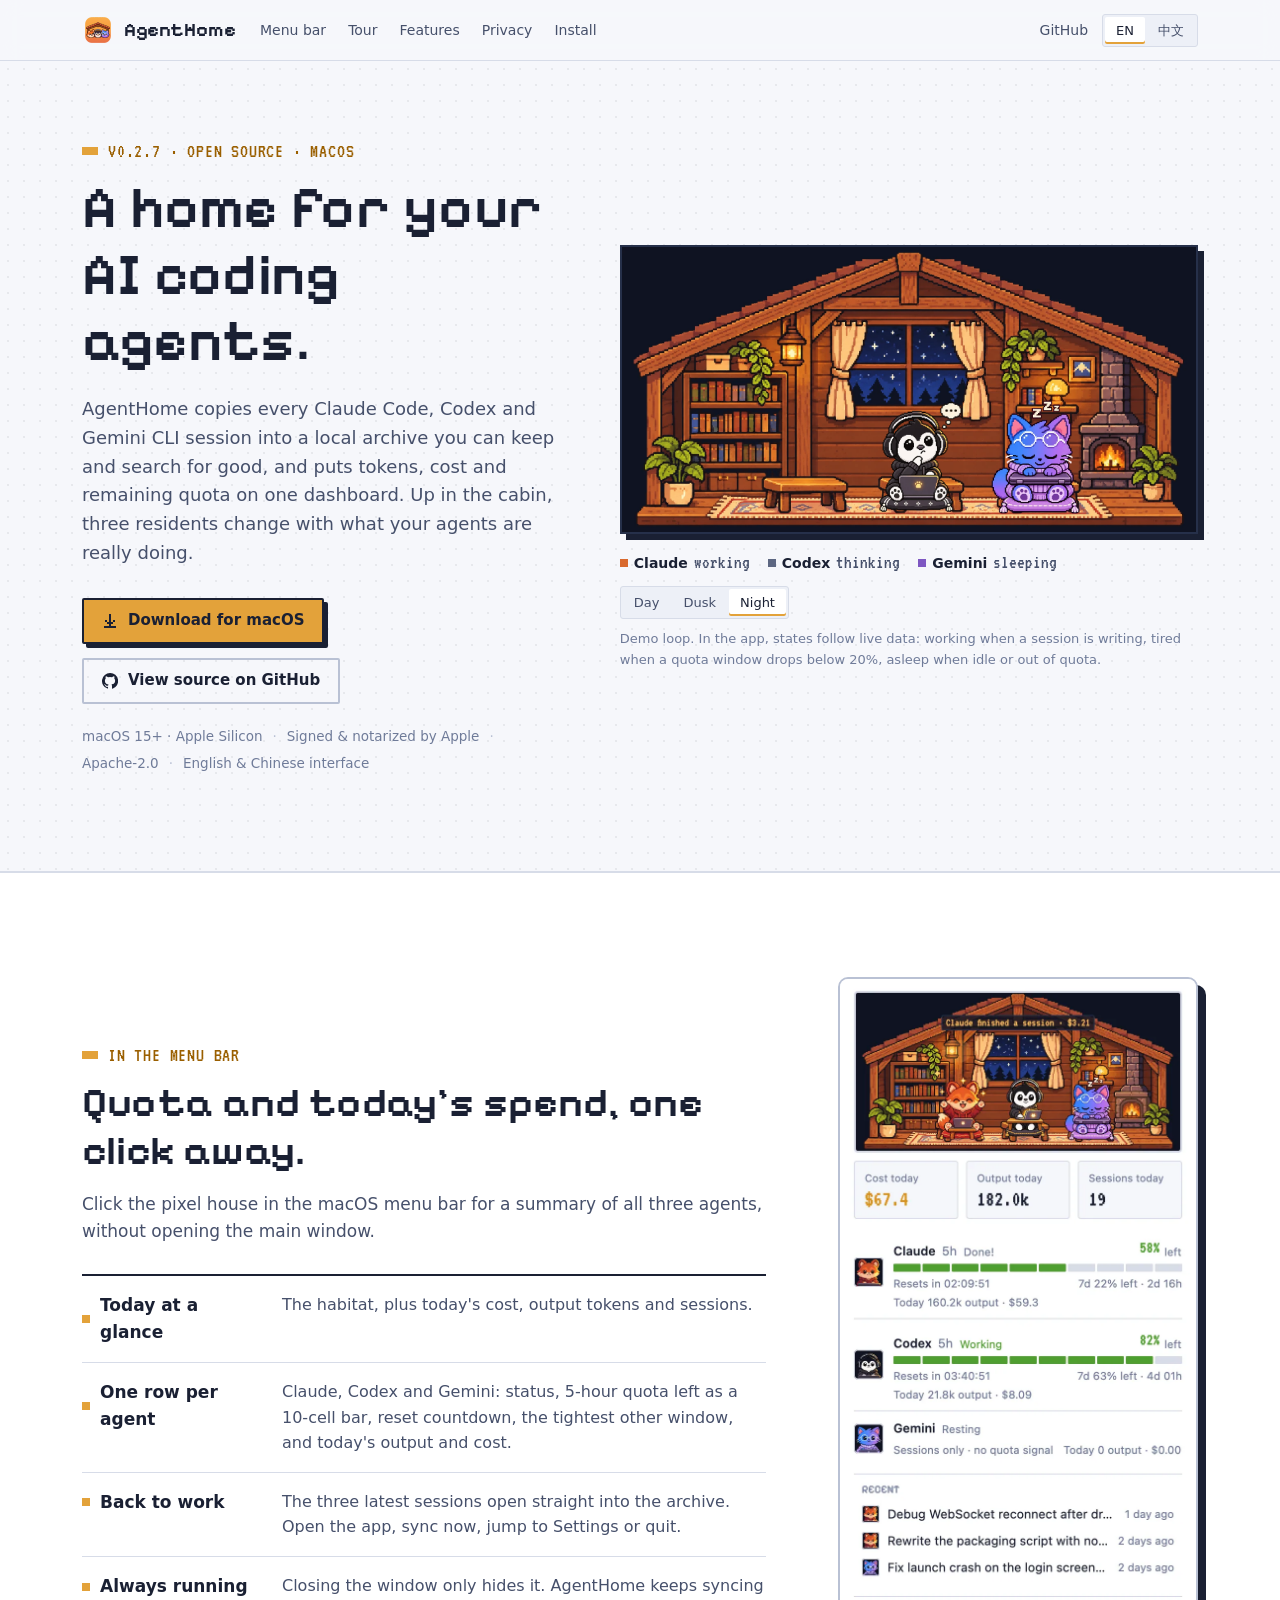
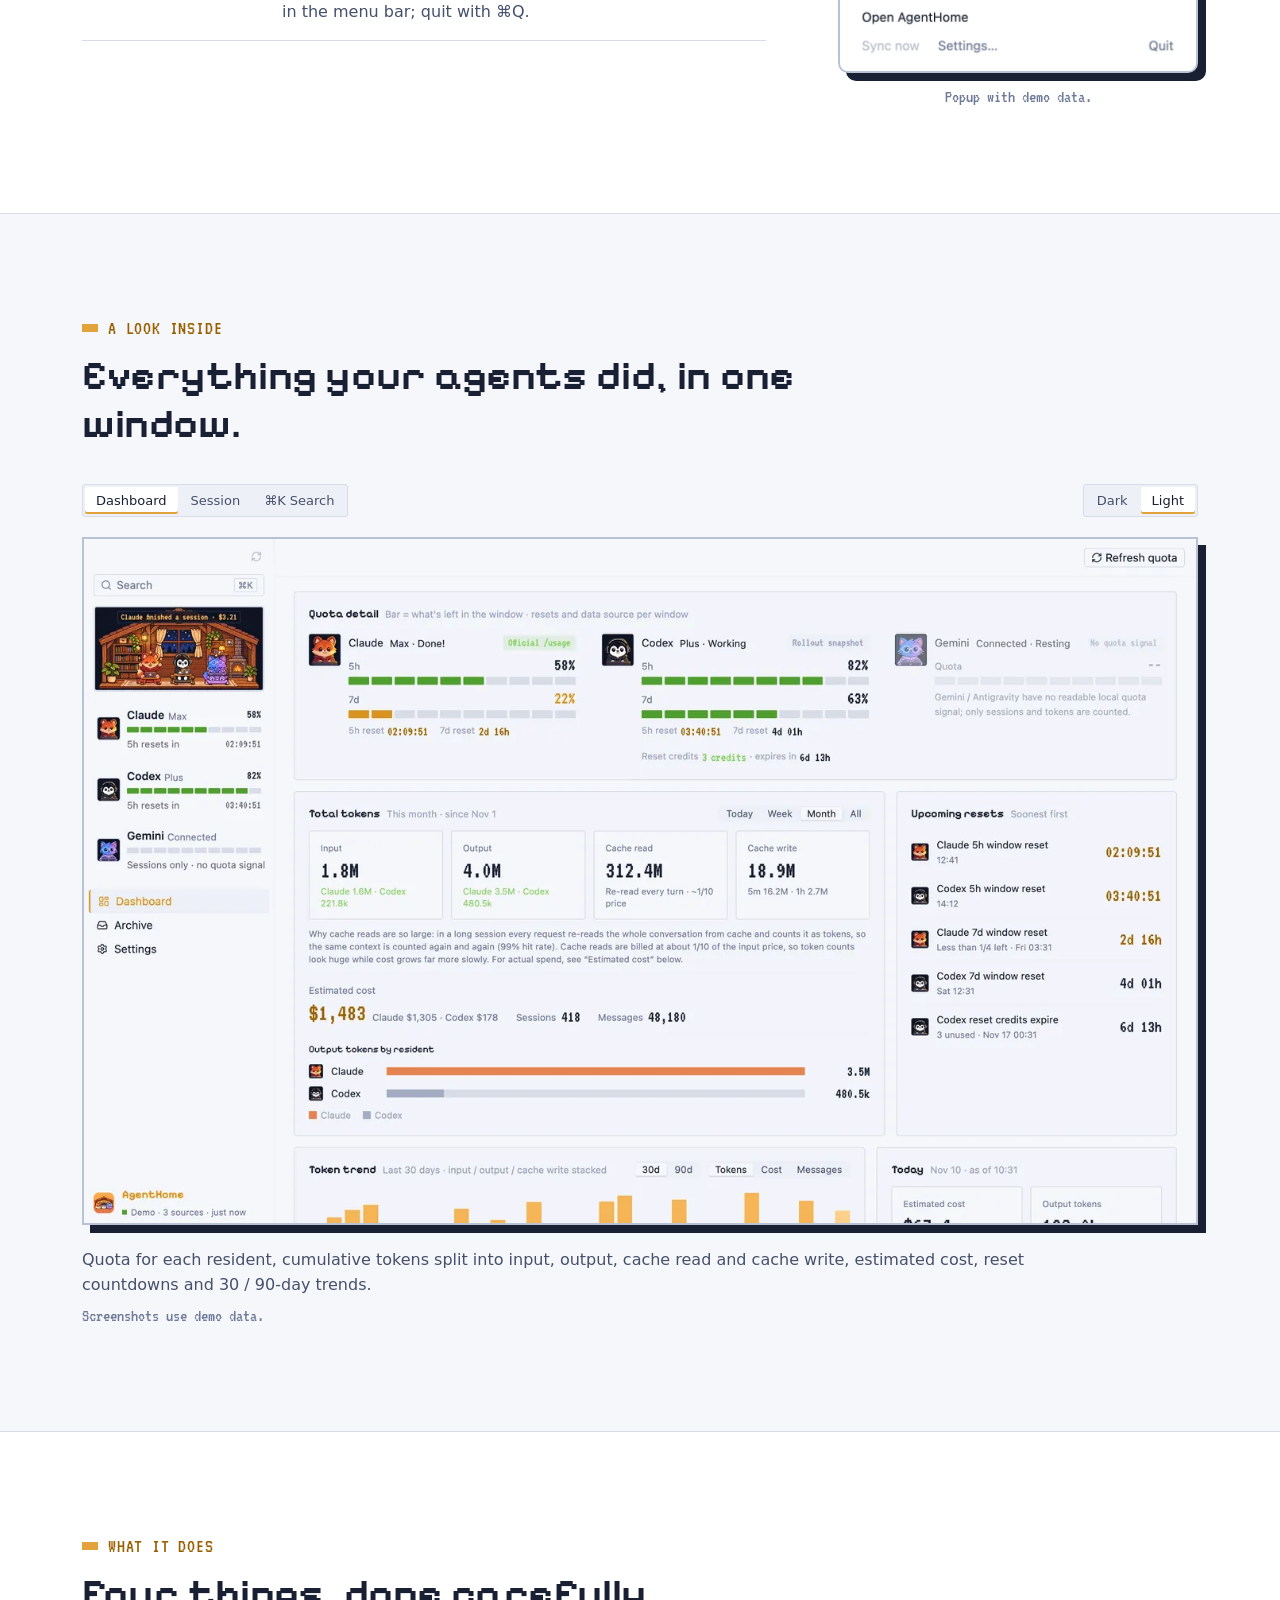
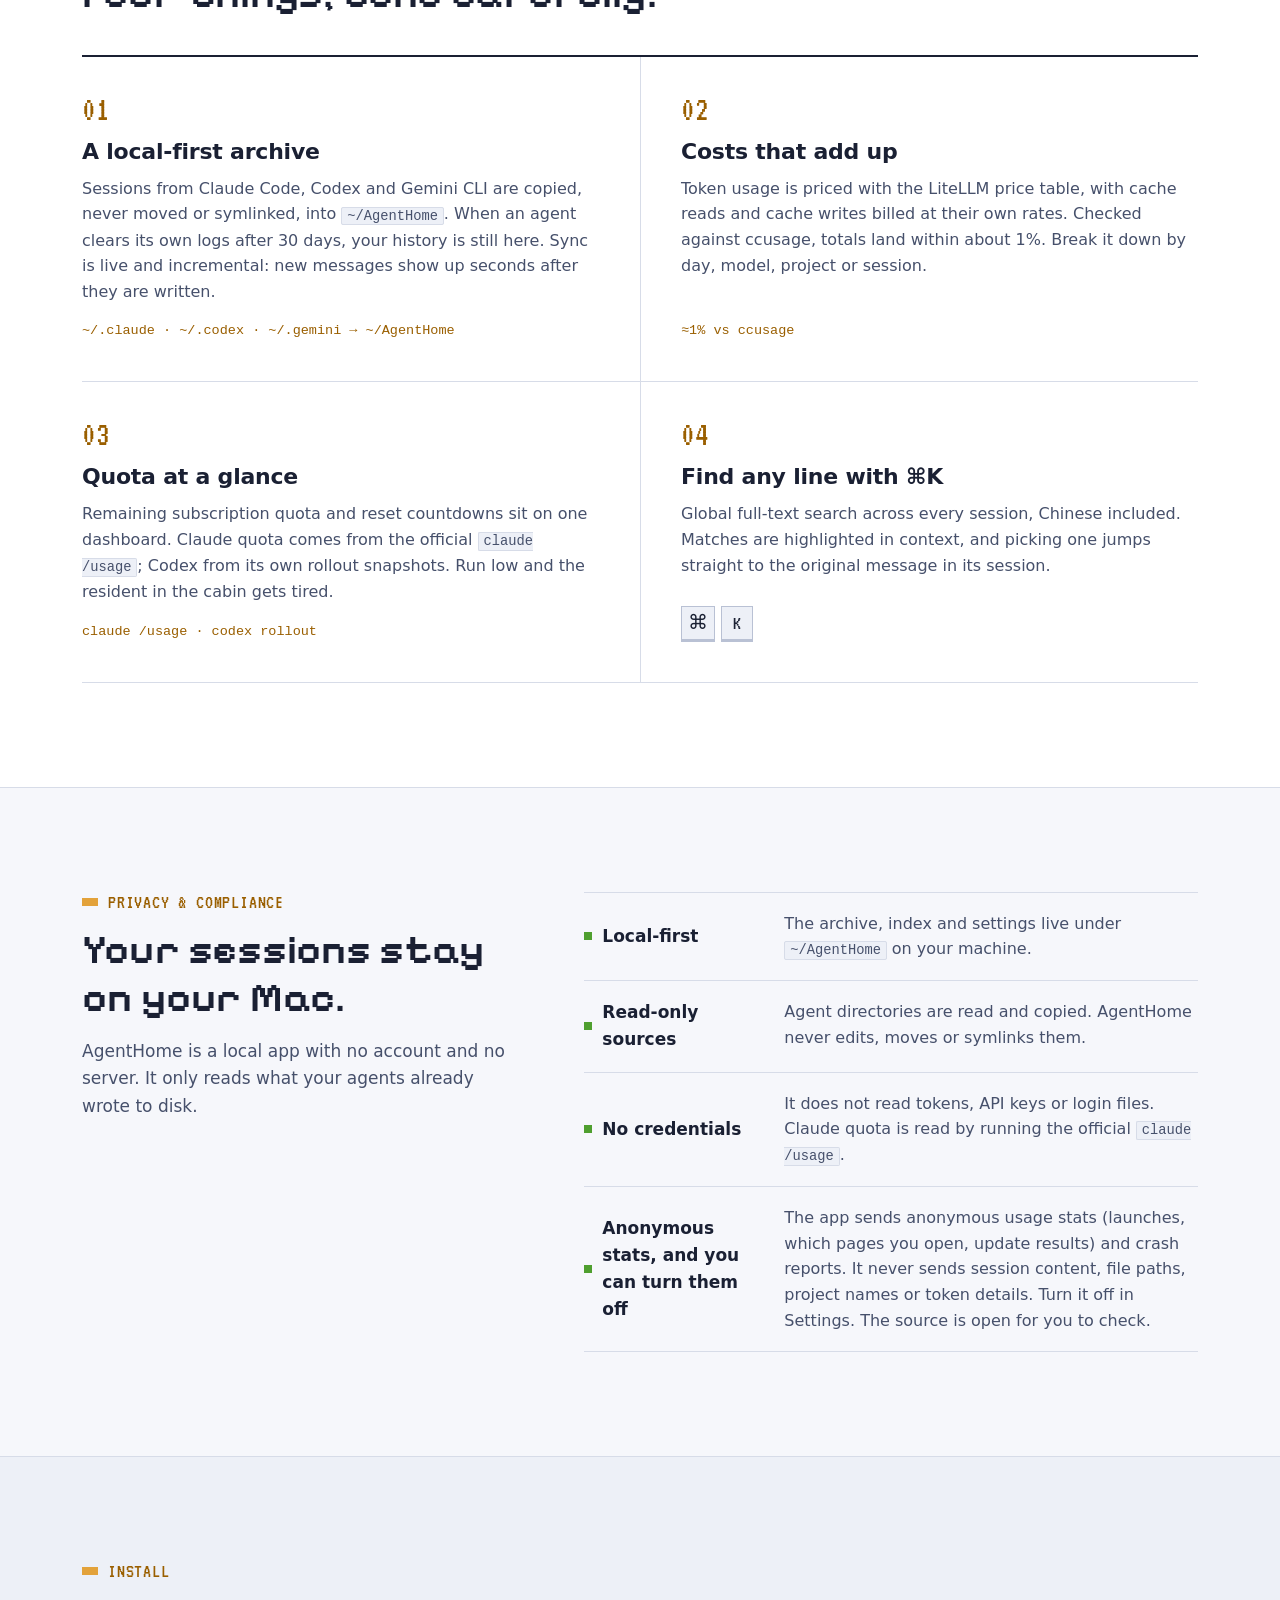
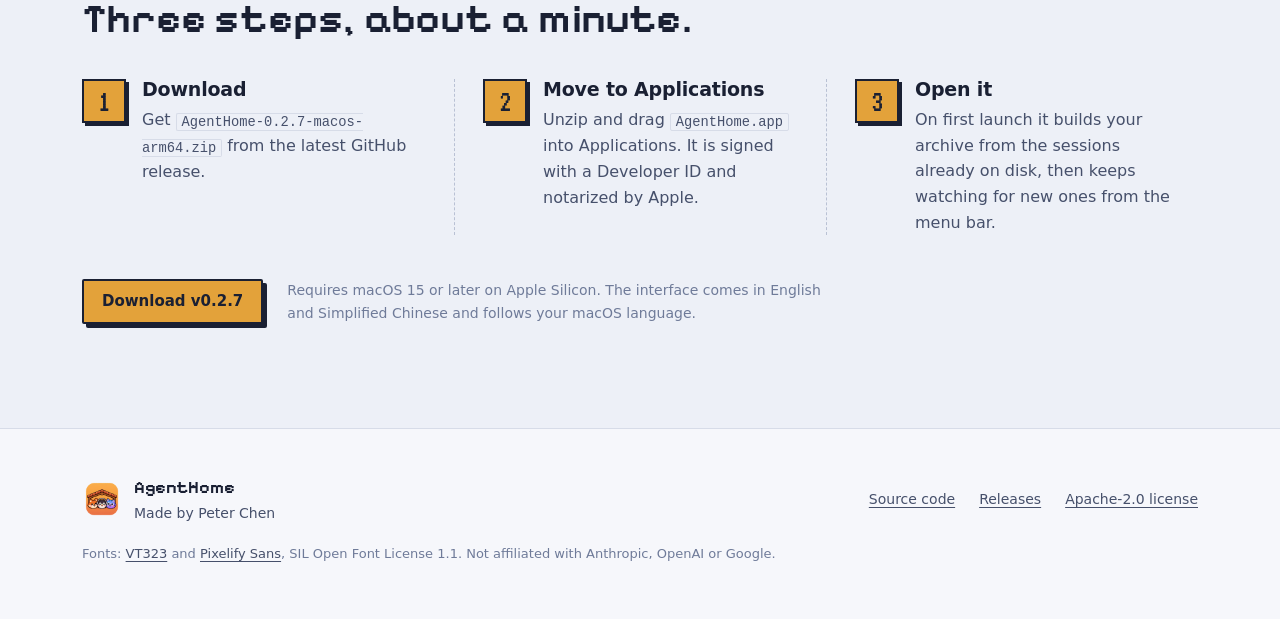
==== commit 4077eb7e: "落地页更新到 0.2.7；update-landing.sh 末行变量加花括号 $version 后紧跟全角括号时，bash 在 UTF-8 下把它读成变量名的一部分，set -u 报 unbound" ====
--- a/site/index.html
+++ b/site/index.html
@@ -49,7 +49,7 @@
   <section class="hero" id="top">
     <div class="wrap hero-grid">
       <div class="hero-copy">
-        <p class="eyebrow"><span class="pip" aria-hidden="true"></span><span data-i18n="hero.eyebrow">v0.2.6 · open source · macOS</span></p>
+        <p class="eyebrow"><span class="pip" aria-hidden="true"></span><span data-i18n="hero.eyebrow">v0.2.7 · open source · macOS</span></p>
         <h1 data-i18n="hero.title">A home for your AI coding agents.</h1>
         <p class="lede" data-i18n="hero.lede">AgentHome copies every Claude Code, Codex and Gemini CLI session into a local archive you can keep and search for good, and puts tokens, cost and remaining quota on one dashboard. Up in the cabin, three residents change with what your agents are really doing.</p>
         <div class="cta">
@@ -218,7 +218,7 @@
         <li>
           <span class="num" aria-hidden="true">1</span>
           <h3 data-i18n="inst.1.t">Download</h3>
-          <p data-i18n="inst.1.p">Get <code>AgentHome-0.2.6-macos-arm64.zip</code> from the latest GitHub release.</p>
+          <p data-i18n="inst.1.p">Get <code>AgentHome-0.2.7-macos-arm64.zip</code> from the latest GitHub release.</p>
         </li>
         <li>
           <span class="num" aria-hidden="true">2</span>
@@ -232,7 +232,7 @@
         </li>
       </ol>
       <div class="install-cta">
-        <a class="btn btn-primary" href="https://github.com/PeterChen1997/agenthome/releases/latest" data-umami-event="download" data-umami-event-location="install"><span data-i18n="inst.cta">Download v0.2.6</span></a>
+        <a class="btn btn-primary" href="https://github.com/PeterChen1997/agenthome/releases/latest" data-umami-event="download" data-umami-event-location="install"><span data-i18n="inst.cta">Download v0.2.7</span></a>
         <p class="req" data-i18n="inst.req">Requires macOS 15 or later on Apple Silicon. The interface comes in English and Simplified Chinese and follows your macOS language.</p>
       </div>
     </div>
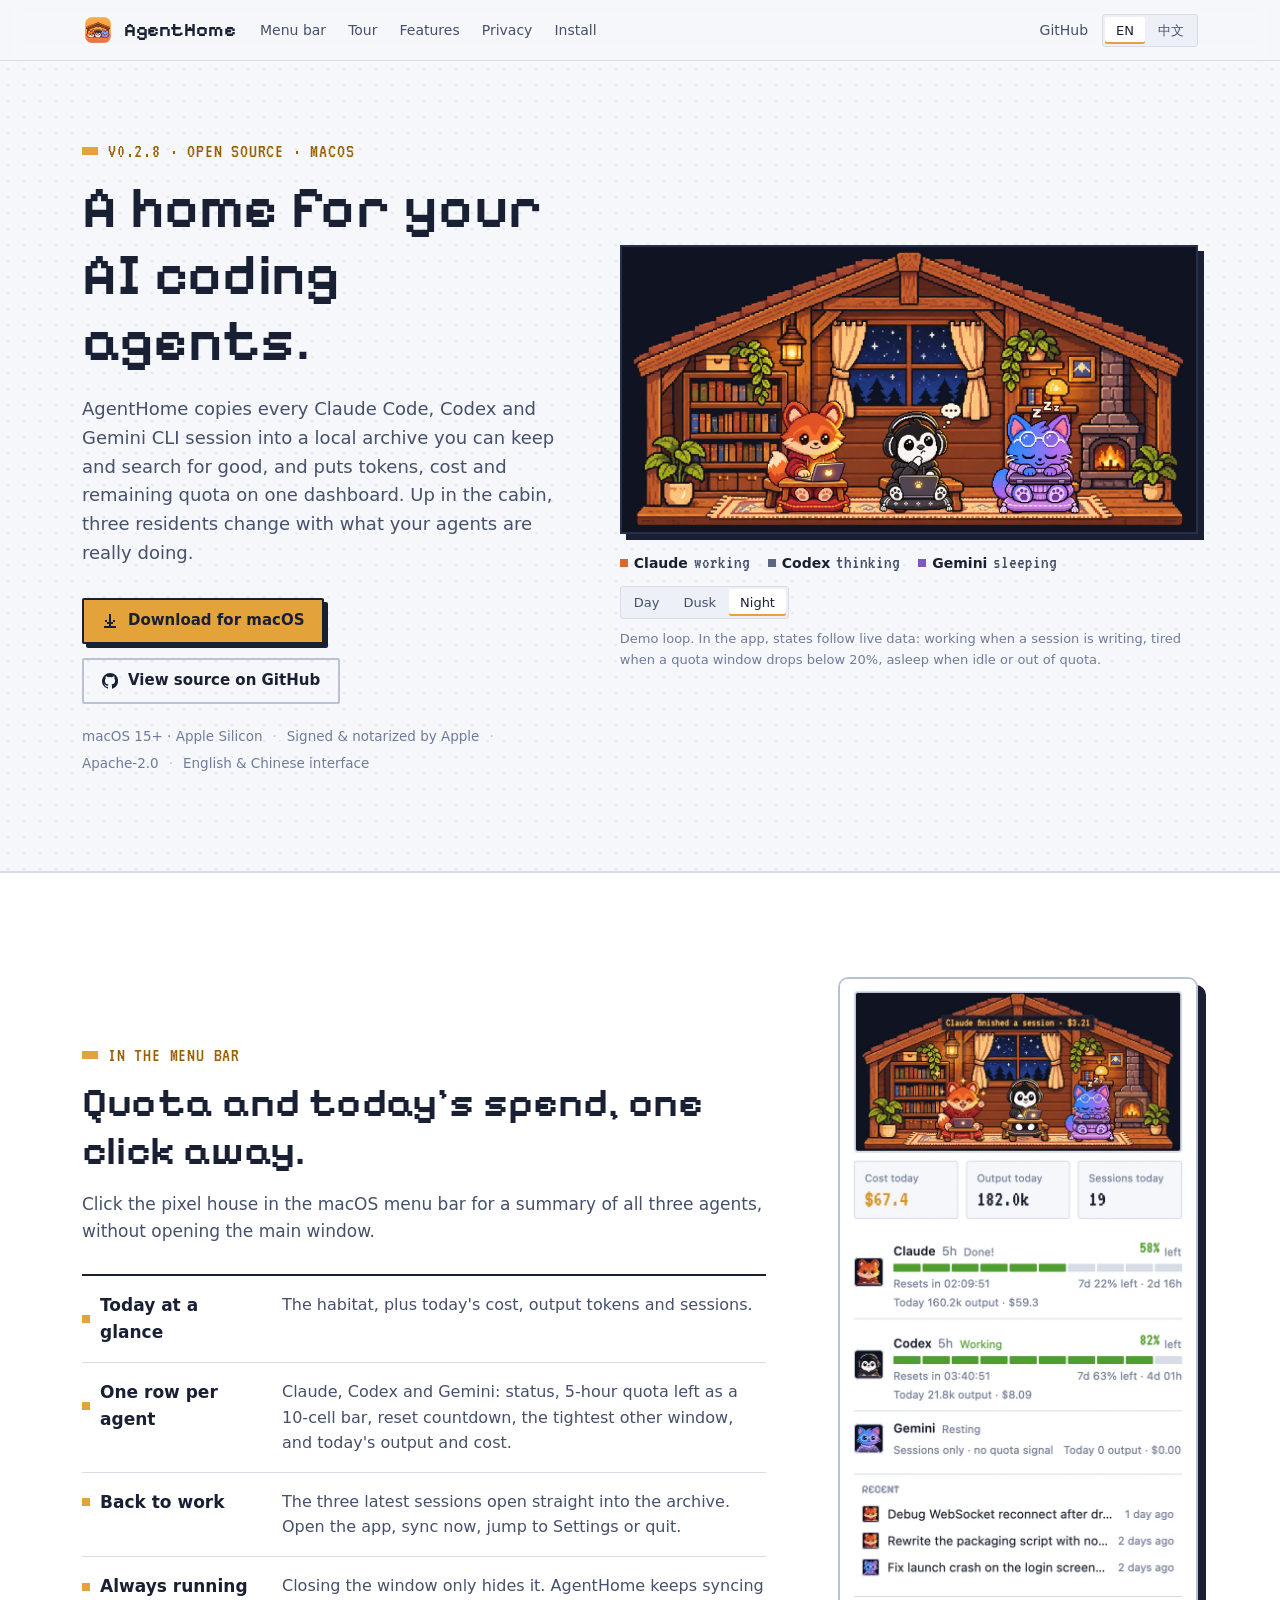
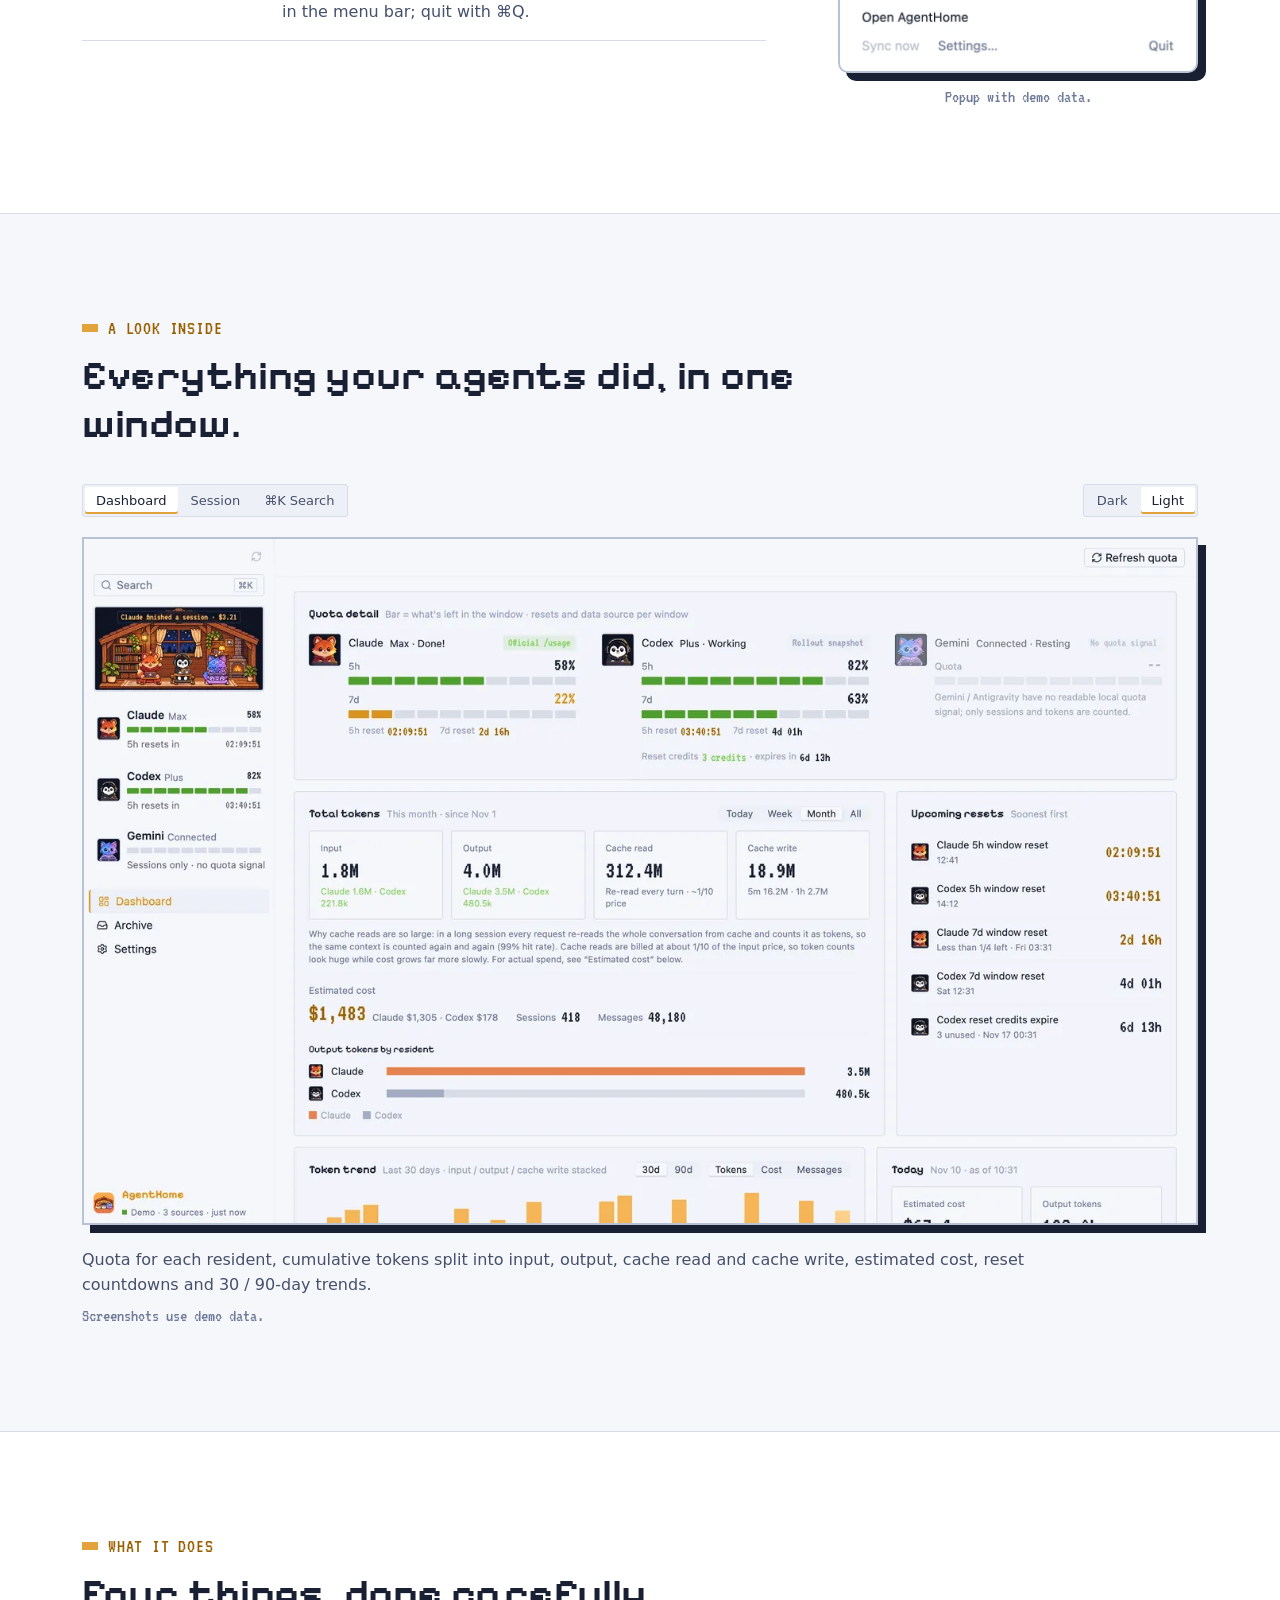
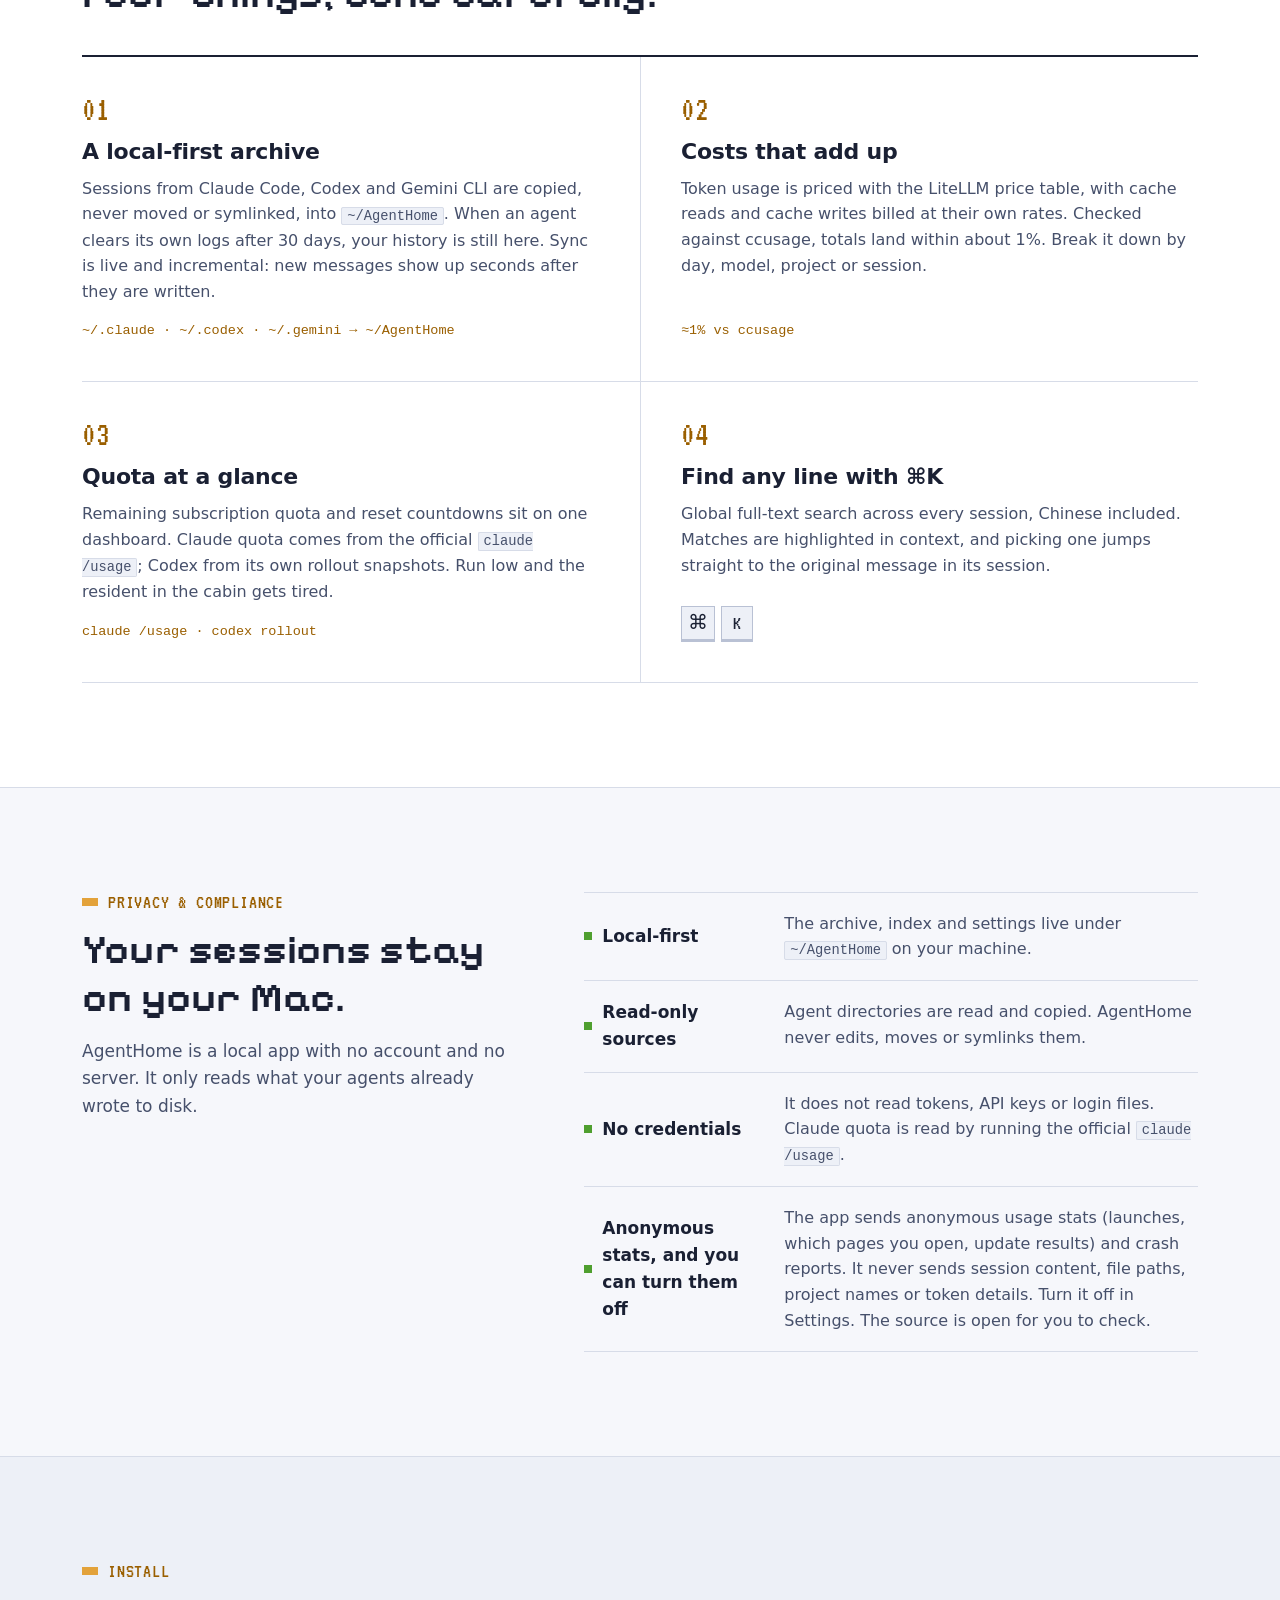
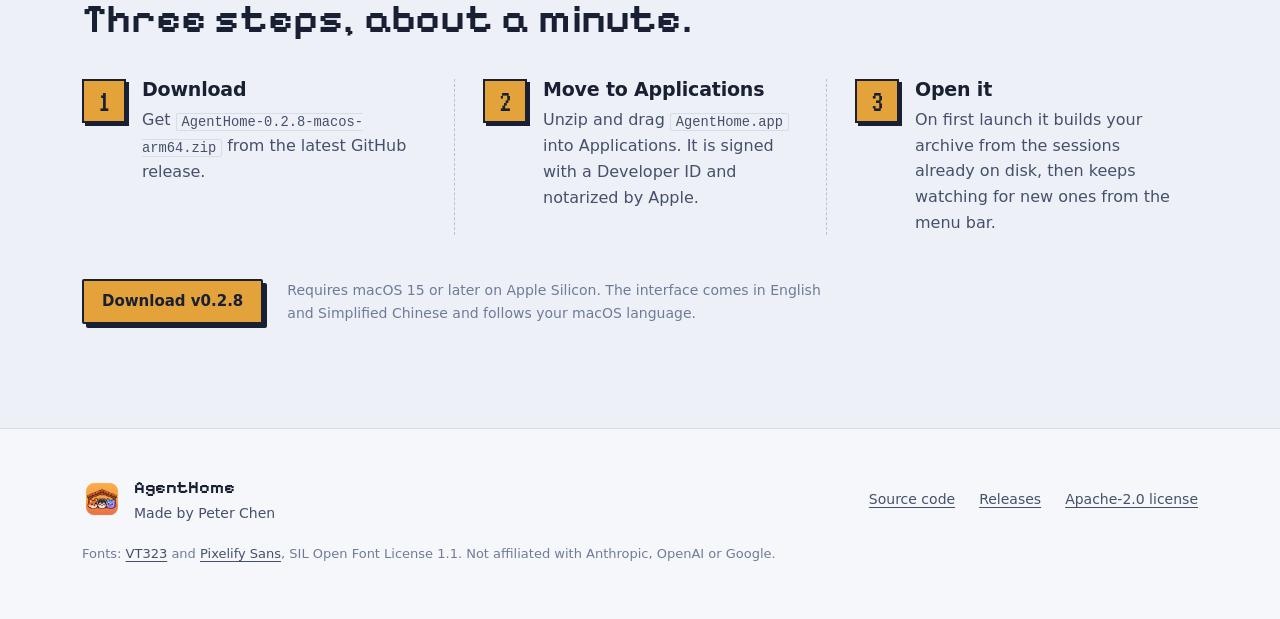
==== commit 047488ee: "落地页更新到 0.2.8 Co-Authored-By: Claude Opus 5.5 <noreply@anthropic.com>" ====
--- a/site/index.html
+++ b/site/index.html
@@ -49,7 +49,7 @@
   <section class="hero" id="top">
     <div class="wrap hero-grid">
       <div class="hero-copy">
-        <p class="eyebrow"><span class="pip" aria-hidden="true"></span><span data-i18n="hero.eyebrow">v0.2.7 · open source · macOS</span></p>
+        <p class="eyebrow"><span class="pip" aria-hidden="true"></span><span data-i18n="hero.eyebrow">v0.2.8 · open source · macOS</span></p>
         <h1 data-i18n="hero.title">A home for your AI coding agents.</h1>
         <p class="lede" data-i18n="hero.lede">AgentHome copies every Claude Code, Codex and Gemini CLI session into a local archive you can keep and search for good, and puts tokens, cost and remaining quota on one dashboard. Up in the cabin, three residents change with what your agents are really doing.</p>
         <div class="cta">
@@ -218,7 +218,7 @@
         <li>
           <span class="num" aria-hidden="true">1</span>
           <h3 data-i18n="inst.1.t">Download</h3>
-          <p data-i18n="inst.1.p">Get <code>AgentHome-0.2.7-macos-arm64.zip</code> from the latest GitHub release.</p>
+          <p data-i18n="inst.1.p">Get <code>AgentHome-0.2.8-macos-arm64.zip</code> from the latest GitHub release.</p>
         </li>
         <li>
           <span class="num" aria-hidden="true">2</span>
@@ -232,7 +232,7 @@
         </li>
       </ol>
       <div class="install-cta">
-        <a class="btn btn-primary" href="https://github.com/PeterChen1997/agenthome/releases/latest" data-umami-event="download" data-umami-event-location="install"><span data-i18n="inst.cta">Download v0.2.7</span></a>
+        <a class="btn btn-primary" href="https://github.com/PeterChen1997/agenthome/releases/latest" data-umami-event="download" data-umami-event-location="install"><span data-i18n="inst.cta">Download v0.2.8</span></a>
         <p class="req" data-i18n="inst.req">Requires macOS 15 or later on Apple Silicon. The interface comes in English and Simplified Chinese and follows your macOS language.</p>
       </div>
     </div>
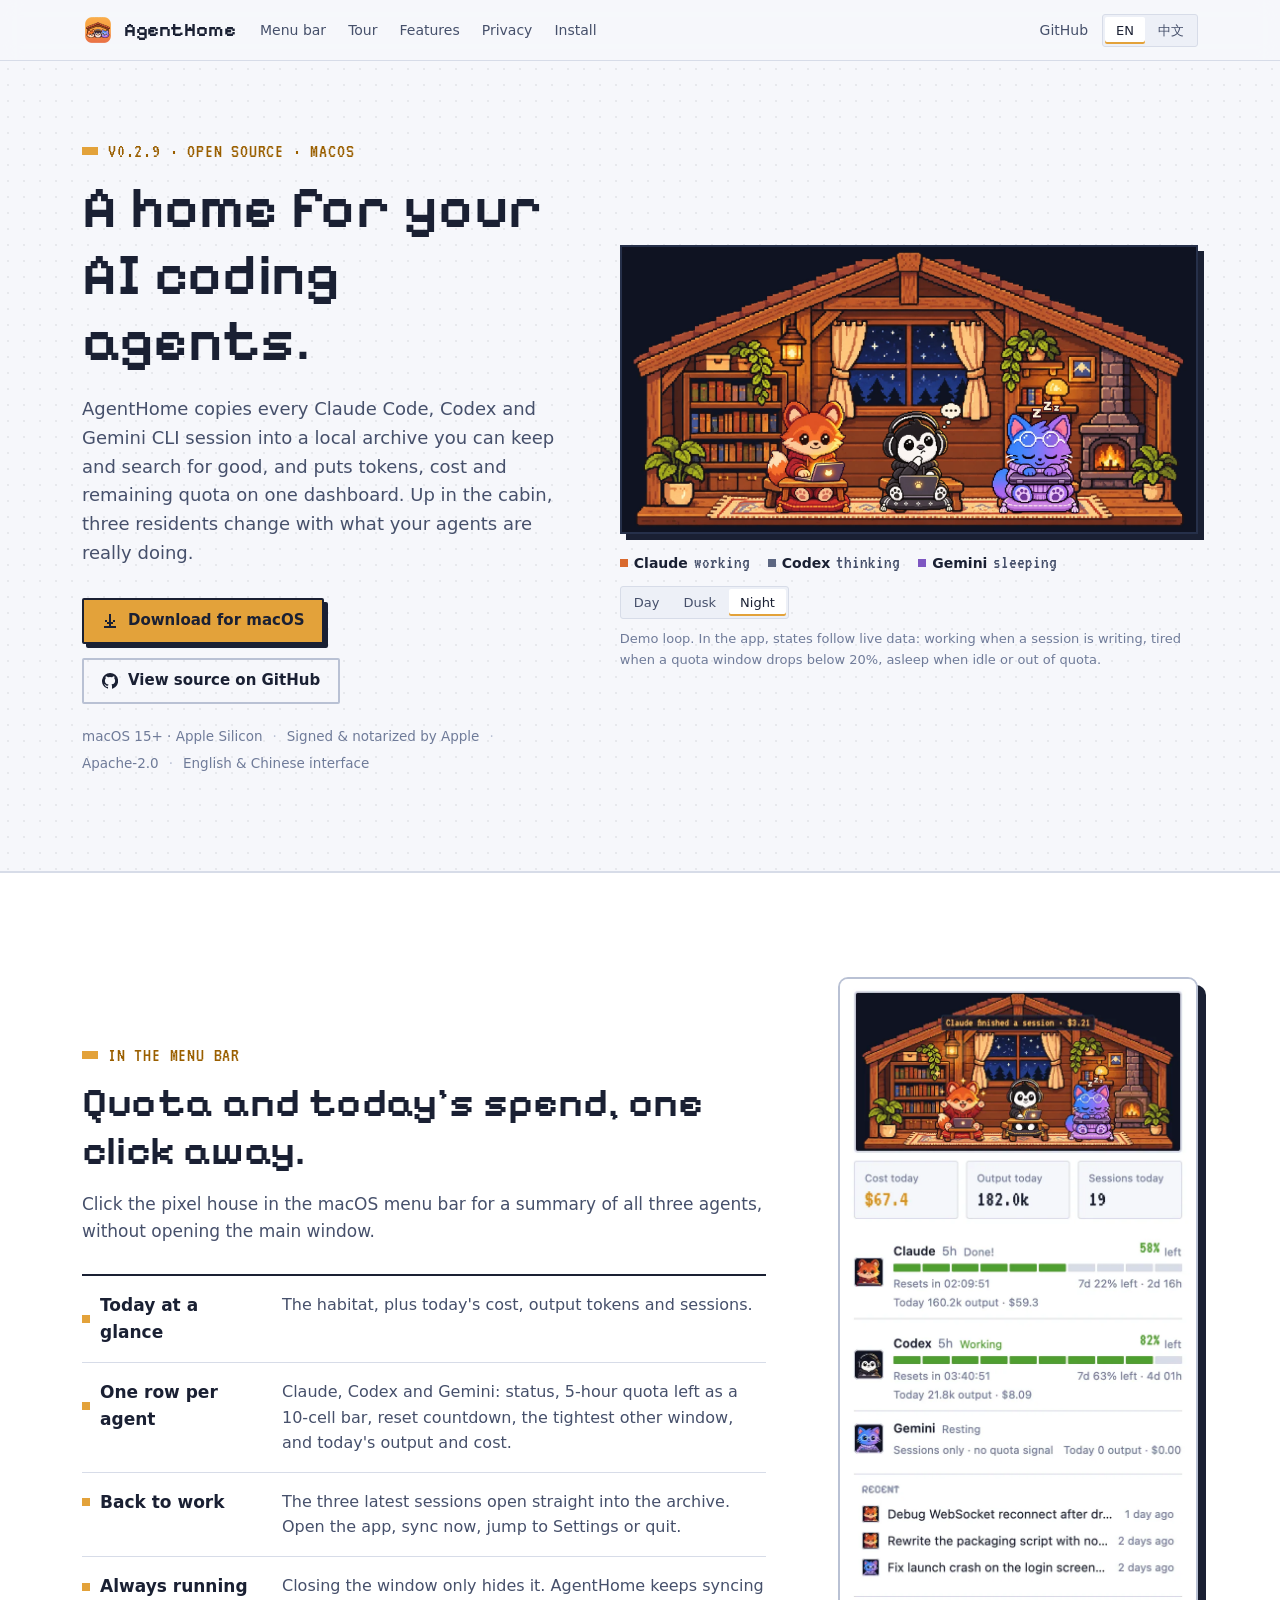
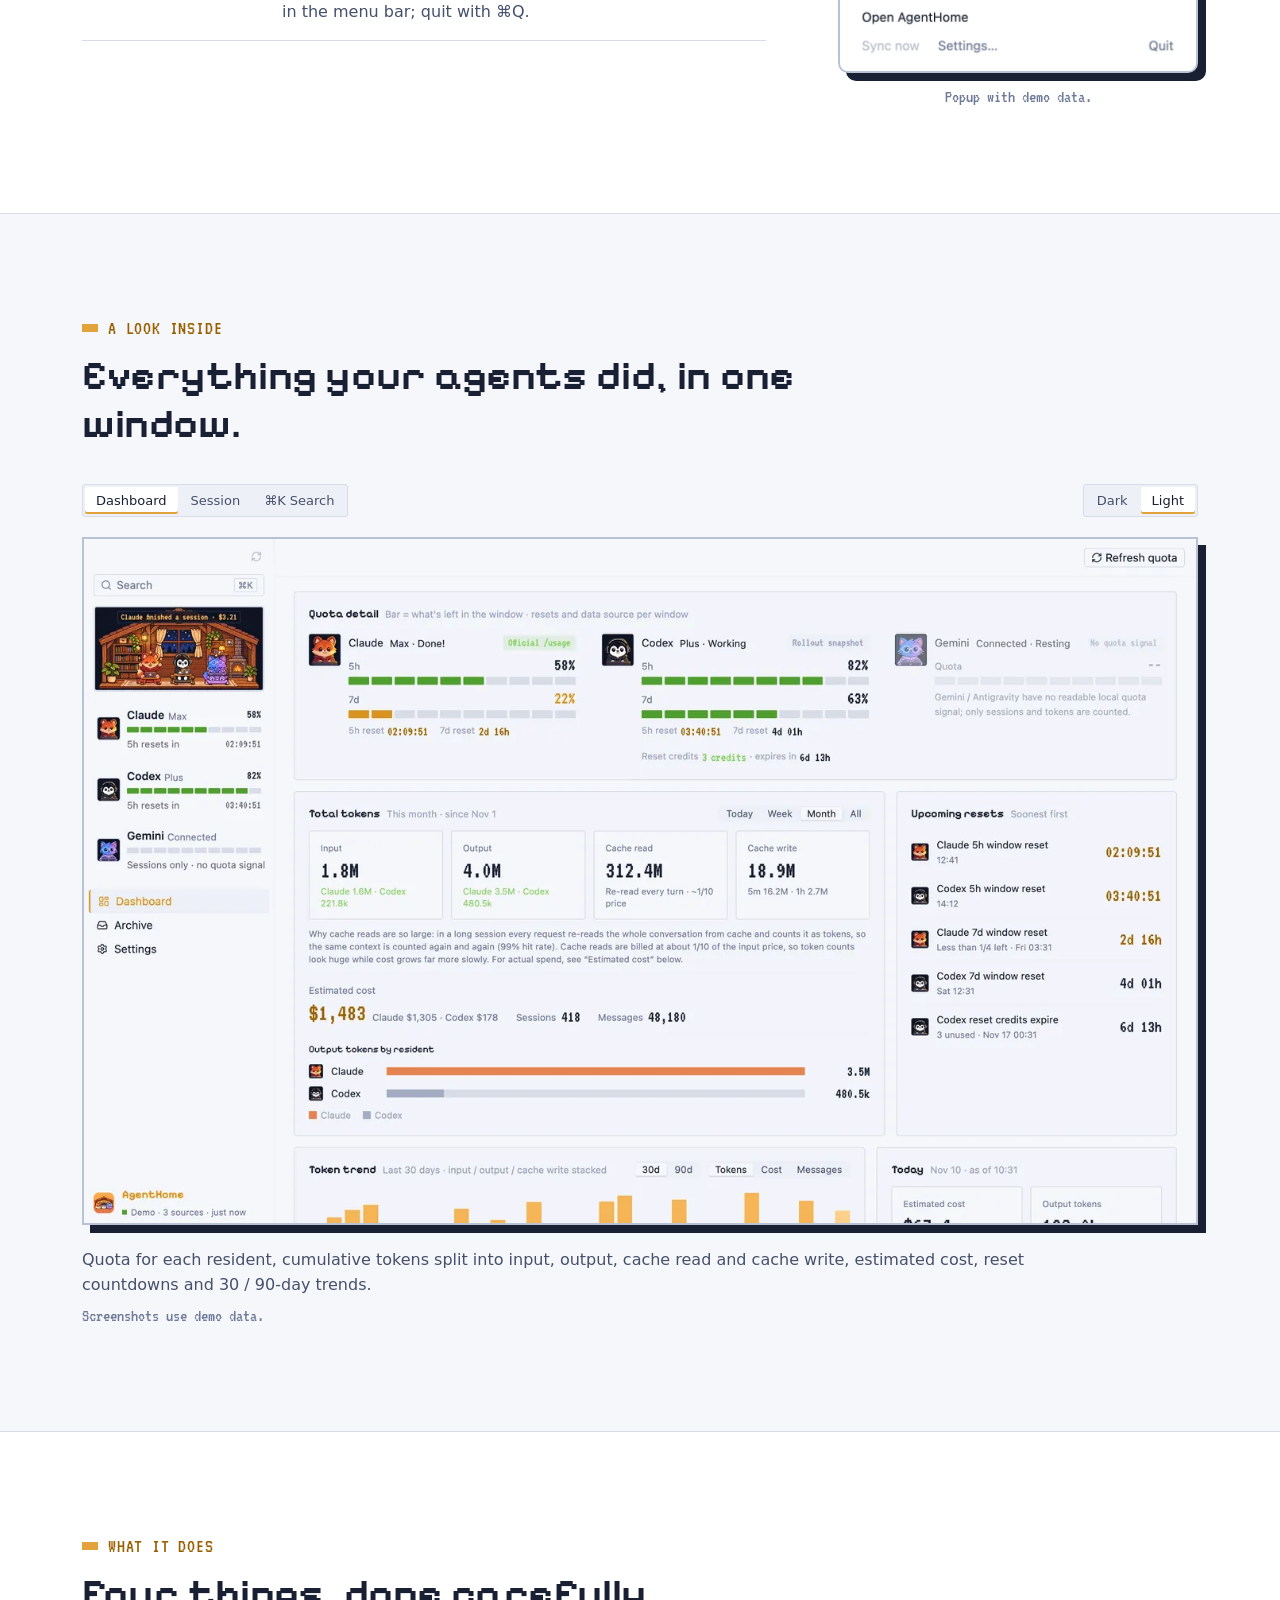
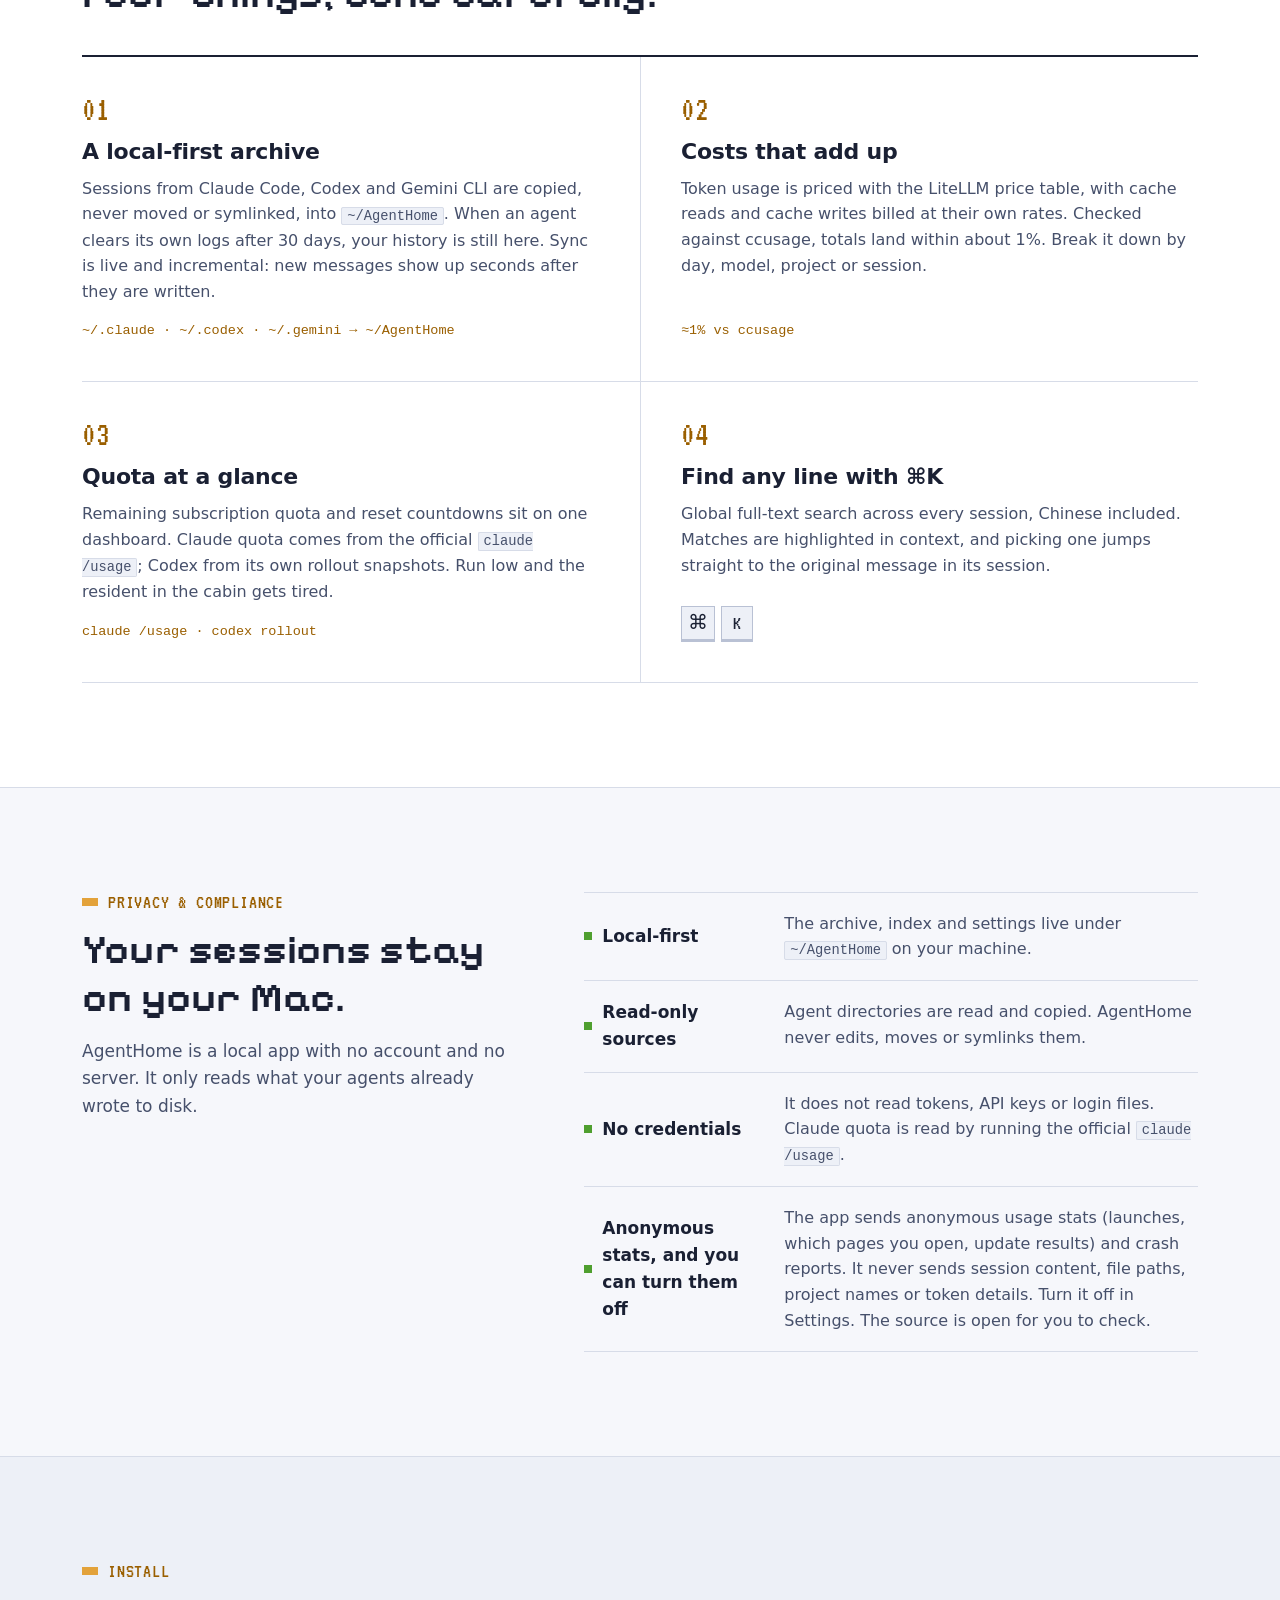
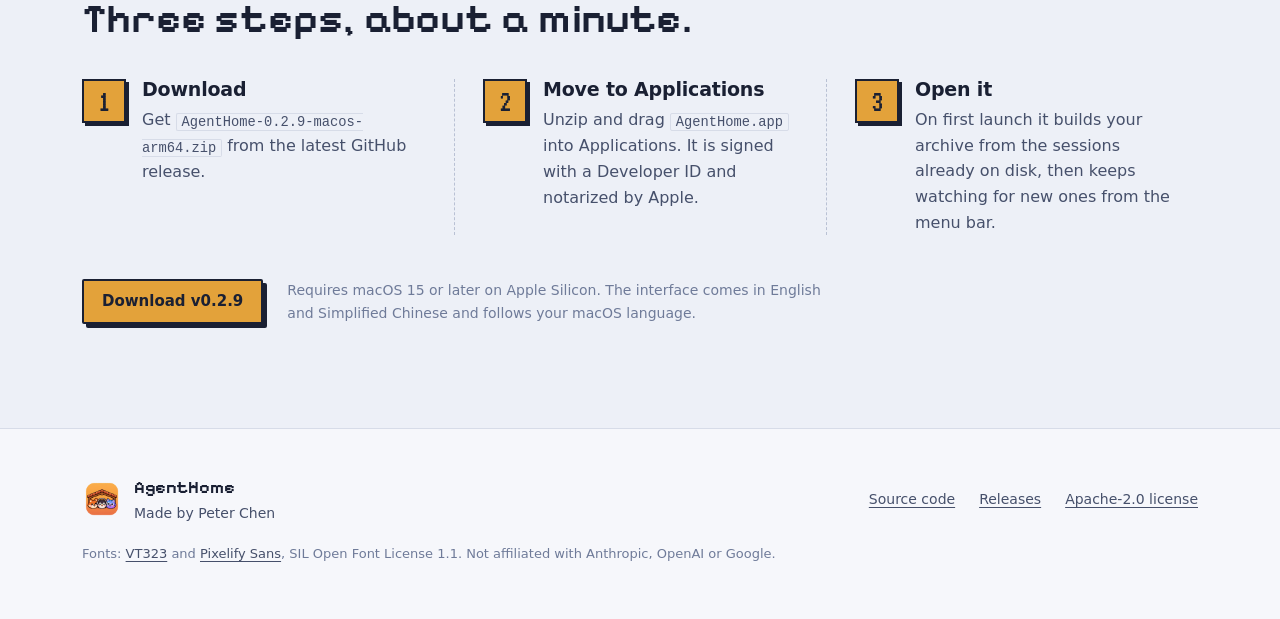
==== commit 56613322: "落地页更新到 0.2.9 Co-Authored-By: Claude Opus 5.5 <noreply@anthropic.com>" ====
--- a/site/index.html
+++ b/site/index.html
@@ -49,7 +49,7 @@
   <section class="hero" id="top">
     <div class="wrap hero-grid">
       <div class="hero-copy">
-        <p class="eyebrow"><span class="pip" aria-hidden="true"></span><span data-i18n="hero.eyebrow">v0.2.8 · open source · macOS</span></p>
+        <p class="eyebrow"><span class="pip" aria-hidden="true"></span><span data-i18n="hero.eyebrow">v0.2.9 · open source · macOS</span></p>
         <h1 data-i18n="hero.title">A home for your AI coding agents.</h1>
         <p class="lede" data-i18n="hero.lede">AgentHome copies every Claude Code, Codex and Gemini CLI session into a local archive you can keep and search for good, and puts tokens, cost and remaining quota on one dashboard. Up in the cabin, three residents change with what your agents are really doing.</p>
         <div class="cta">
@@ -218,7 +218,7 @@
         <li>
           <span class="num" aria-hidden="true">1</span>
           <h3 data-i18n="inst.1.t">Download</h3>
-          <p data-i18n="inst.1.p">Get <code>AgentHome-0.2.8-macos-arm64.zip</code> from the latest GitHub release.</p>
+          <p data-i18n="inst.1.p">Get <code>AgentHome-0.2.9-macos-arm64.zip</code> from the latest GitHub release.</p>
         </li>
         <li>
           <span class="num" aria-hidden="true">2</span>
@@ -232,7 +232,7 @@
         </li>
       </ol>
       <div class="install-cta">
-        <a class="btn btn-primary" href="https://github.com/PeterChen1997/agenthome/releases/latest" data-umami-event="download" data-umami-event-location="install"><span data-i18n="inst.cta">Download v0.2.8</span></a>
+        <a class="btn btn-primary" href="https://github.com/PeterChen1997/agenthome/releases/latest" data-umami-event="download" data-umami-event-location="install"><span data-i18n="inst.cta">Download v0.2.9</span></a>
         <p class="req" data-i18n="inst.req">Requires macOS 15 or later on Apple Silicon. The interface comes in English and Simplified Chinese and follows your macOS language.</p>
       </div>
     </div>
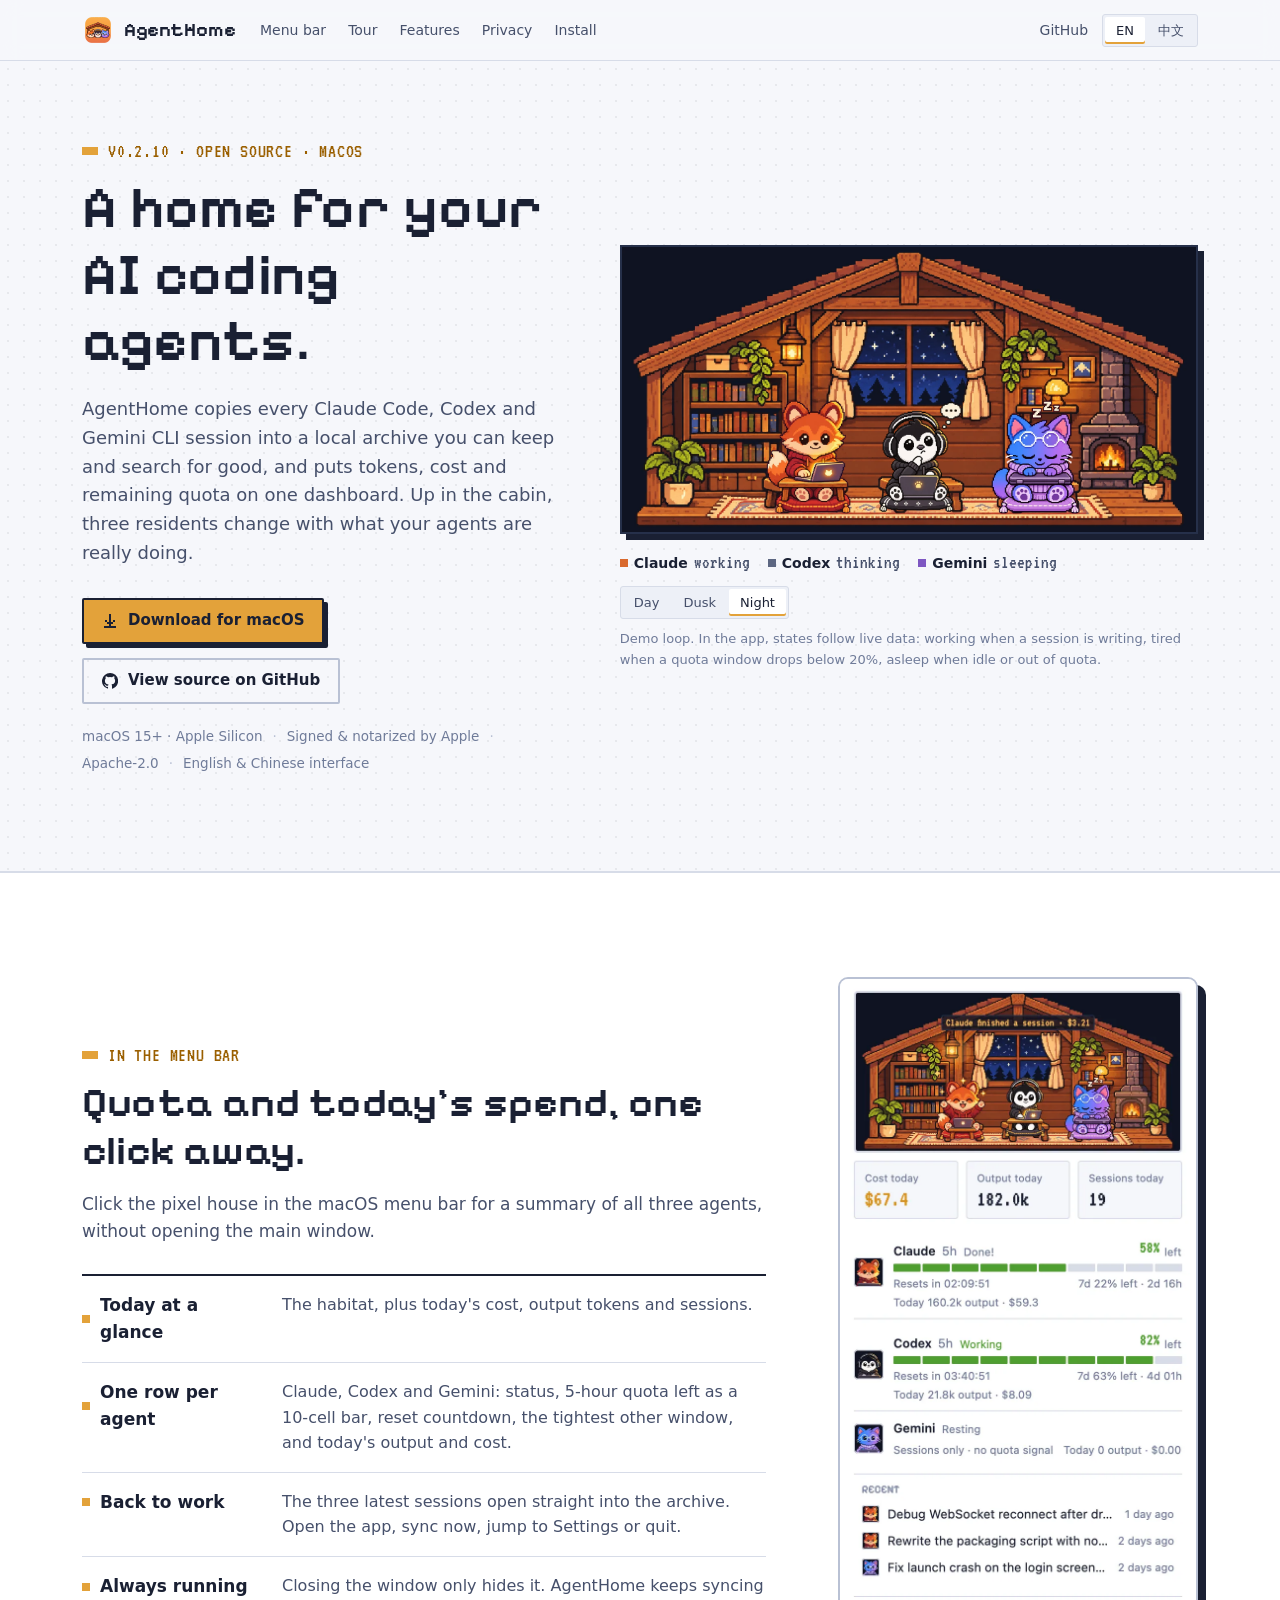
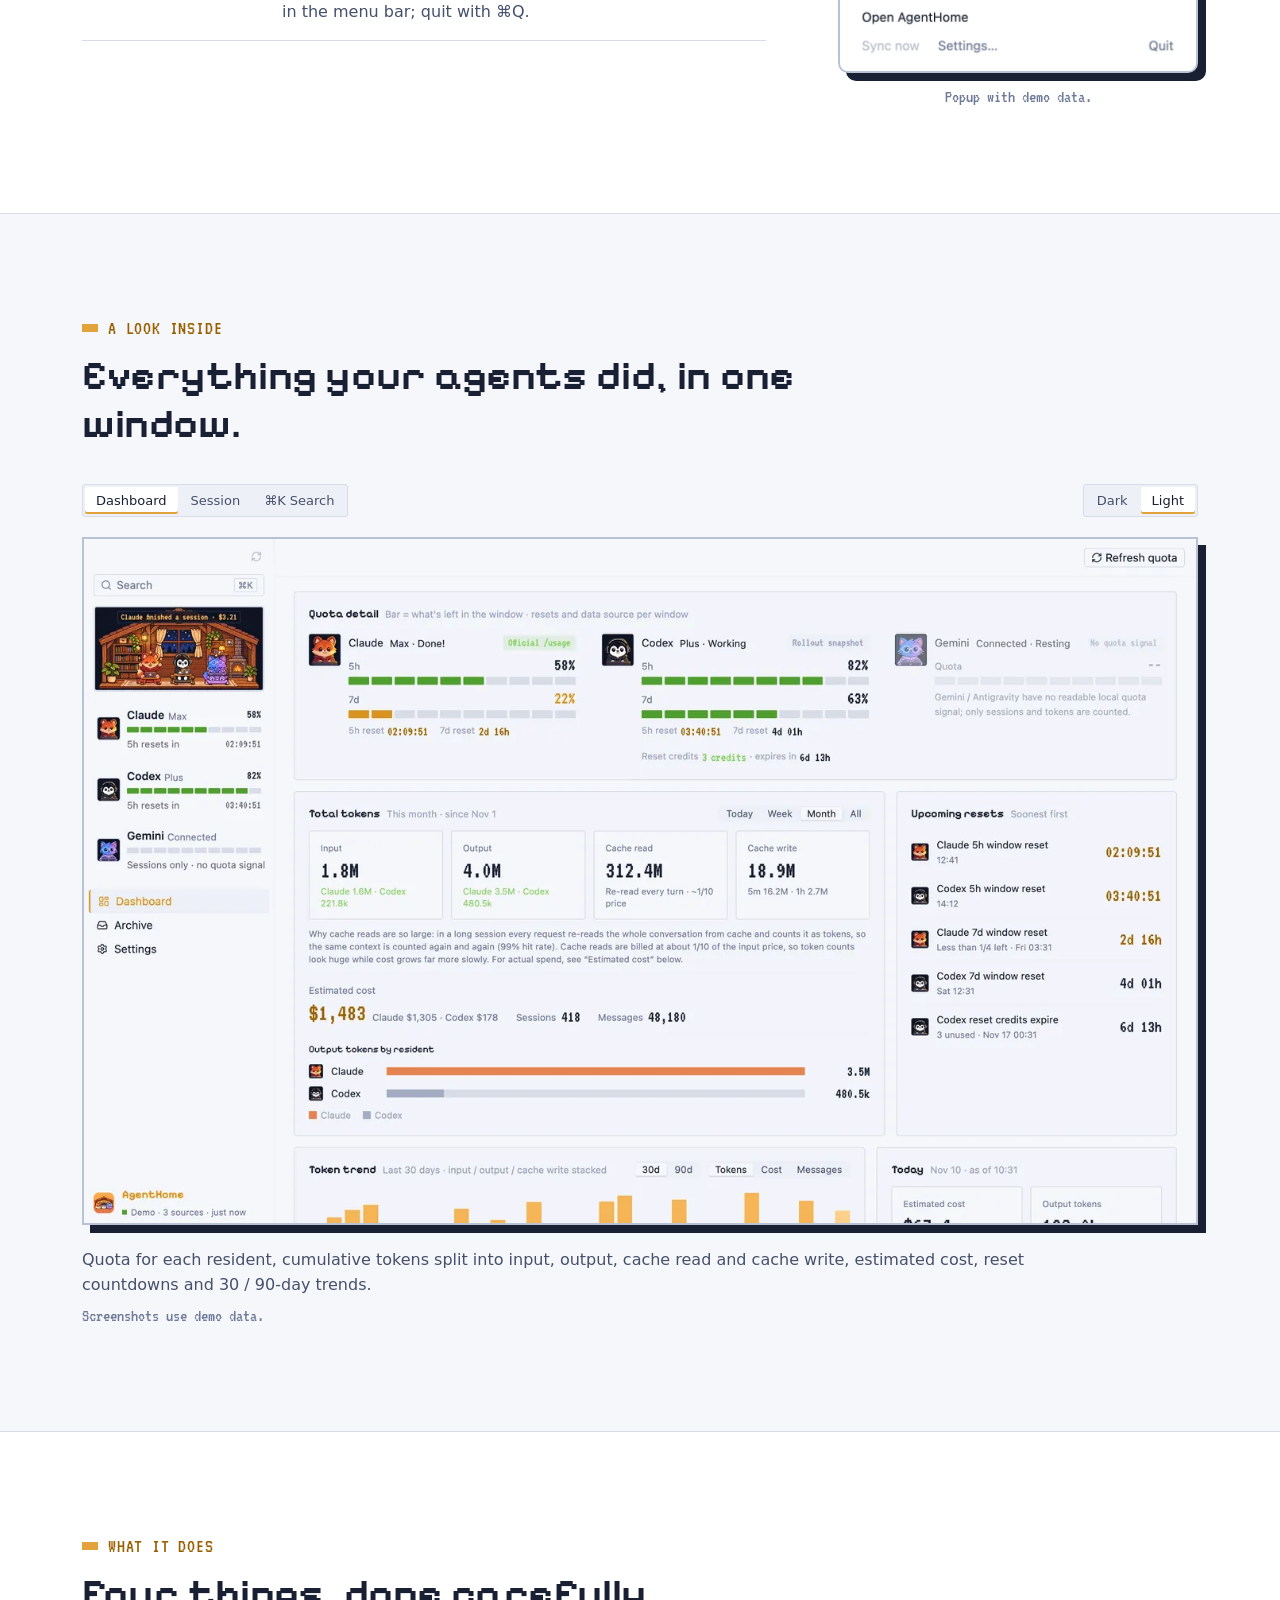
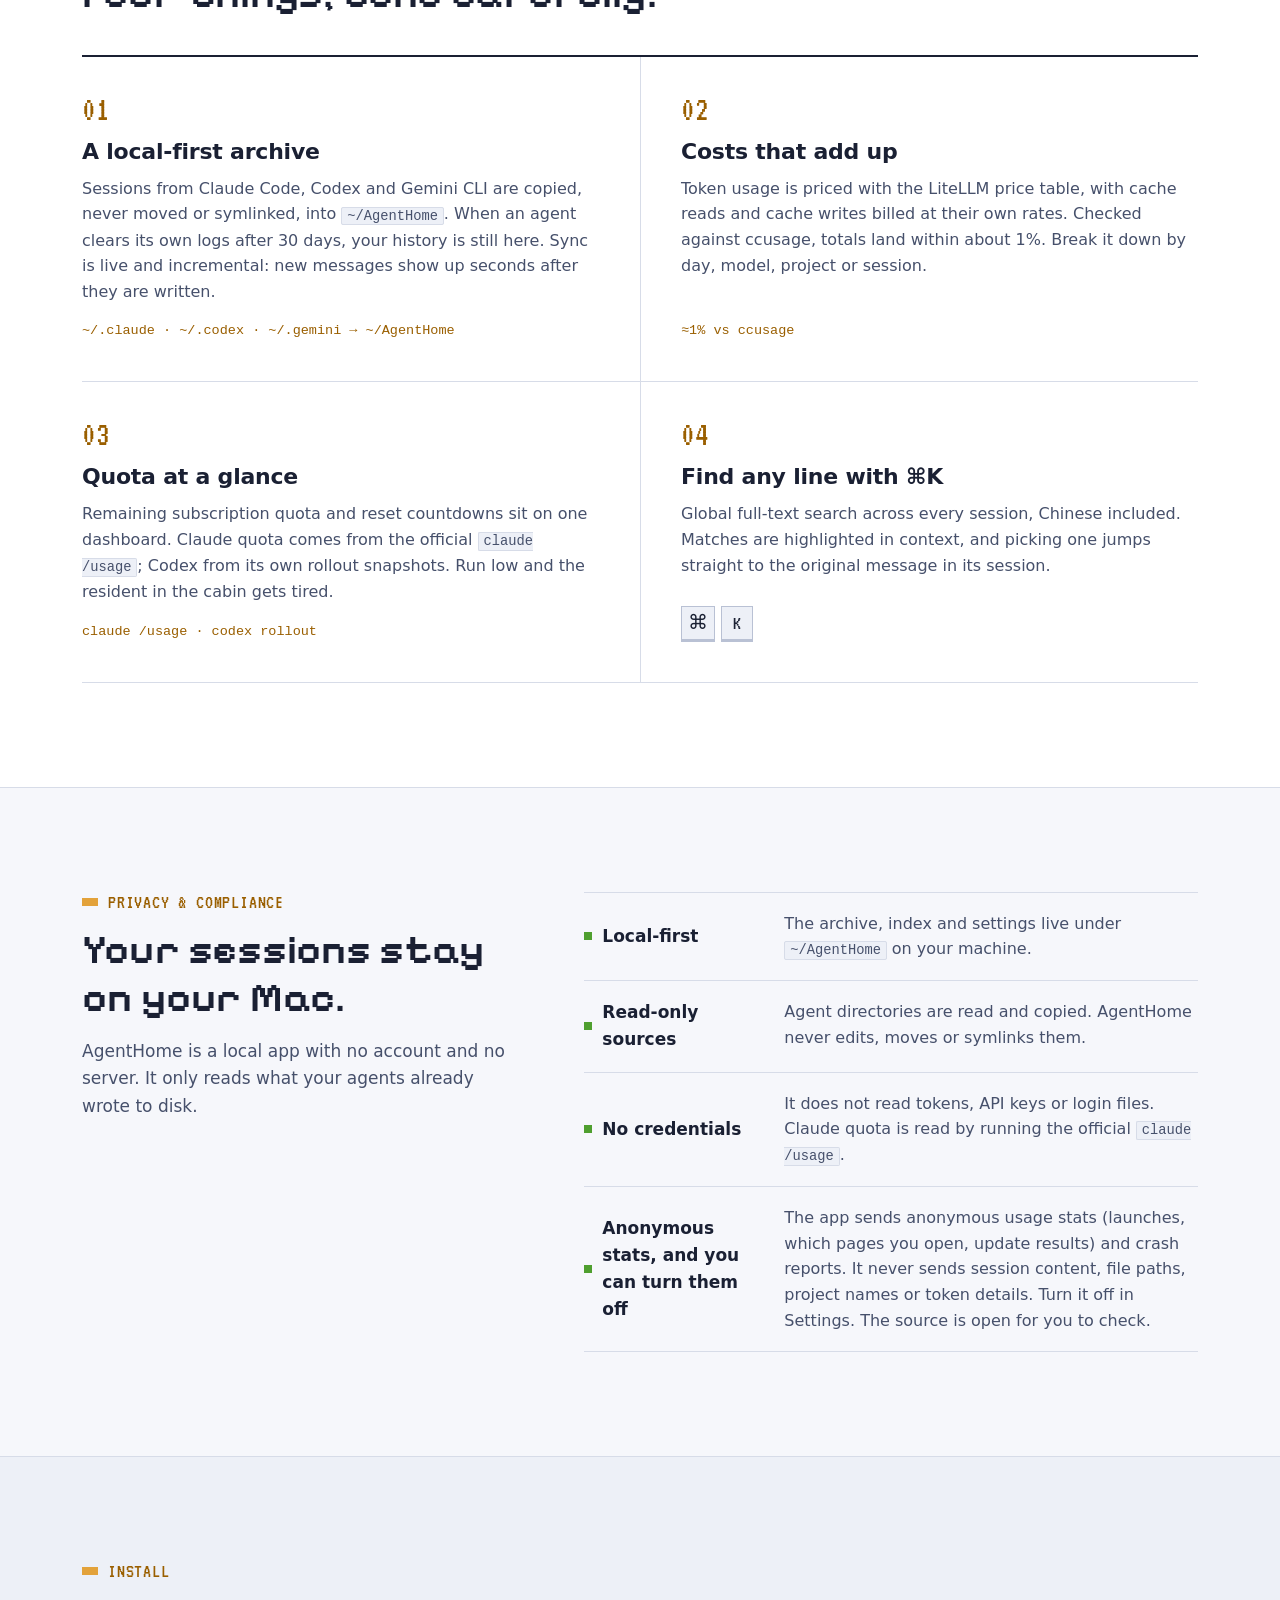
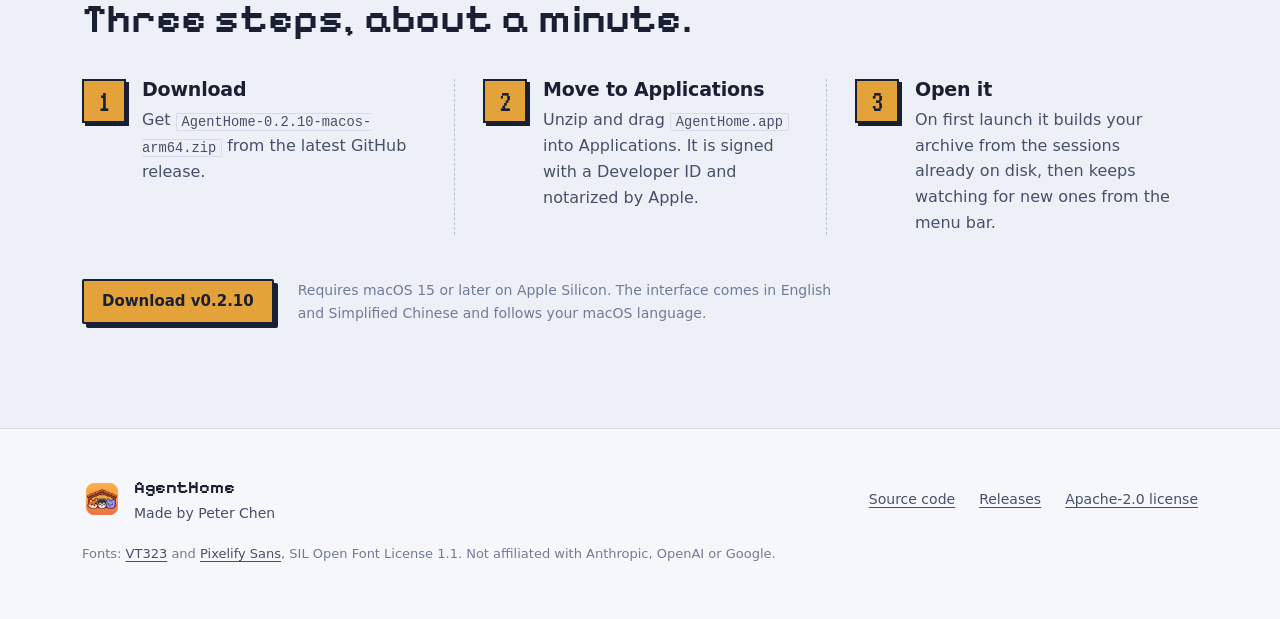
==== commit 87bd0a2e: "落地页更新到 0.2.10 Co-Authored-By: Claude Opus 5.5 <noreply@anthropic.com>" ====
--- a/site/index.html
+++ b/site/index.html
@@ -49,7 +49,7 @@
   <section class="hero" id="top">
     <div class="wrap hero-grid">
       <div class="hero-copy">
-        <p class="eyebrow"><span class="pip" aria-hidden="true"></span><span data-i18n="hero.eyebrow">v0.2.9 · open source · macOS</span></p>
+        <p class="eyebrow"><span class="pip" aria-hidden="true"></span><span data-i18n="hero.eyebrow">v0.2.10 · open source · macOS</span></p>
         <h1 data-i18n="hero.title">A home for your AI coding agents.</h1>
         <p class="lede" data-i18n="hero.lede">AgentHome copies every Claude Code, Codex and Gemini CLI session into a local archive you can keep and search for good, and puts tokens, cost and remaining quota on one dashboard. Up in the cabin, three residents change with what your agents are really doing.</p>
         <div class="cta">
@@ -218,7 +218,7 @@
         <li>
           <span class="num" aria-hidden="true">1</span>
           <h3 data-i18n="inst.1.t">Download</h3>
-          <p data-i18n="inst.1.p">Get <code>AgentHome-0.2.9-macos-arm64.zip</code> from the latest GitHub release.</p>
+          <p data-i18n="inst.1.p">Get <code>AgentHome-0.2.10-macos-arm64.zip</code> from the latest GitHub release.</p>
         </li>
         <li>
           <span class="num" aria-hidden="true">2</span>
@@ -232,7 +232,7 @@
         </li>
       </ol>
       <div class="install-cta">
-        <a class="btn btn-primary" href="https://github.com/PeterChen1997/agenthome/releases/latest" data-umami-event="download" data-umami-event-location="install"><span data-i18n="inst.cta">Download v0.2.9</span></a>
+        <a class="btn btn-primary" href="https://github.com/PeterChen1997/agenthome/releases/latest" data-umami-event="download" data-umami-event-location="install"><span data-i18n="inst.cta">Download v0.2.10</span></a>
         <p class="req" data-i18n="inst.req">Requires macOS 15 or later on Apple Silicon. The interface comes in English and Simplified Chinese and follows your macOS language.</p>
       </div>
     </div>
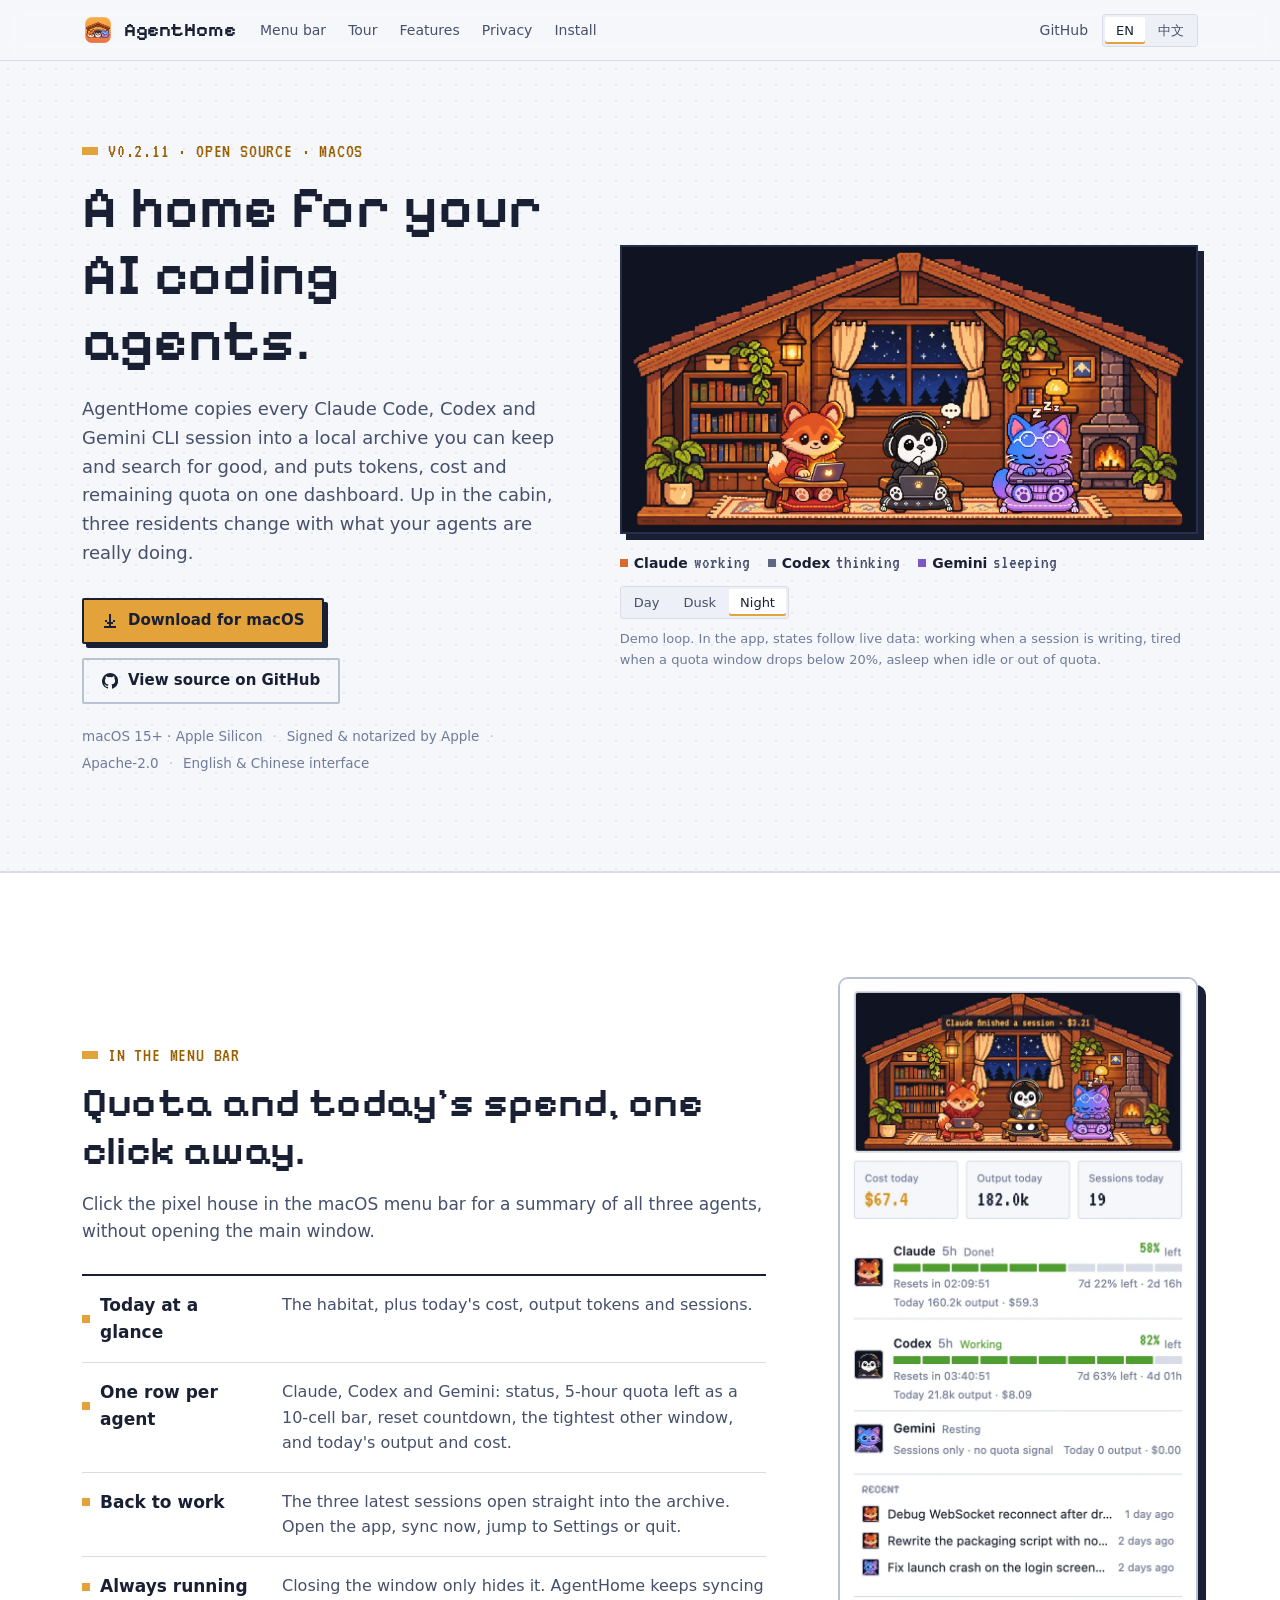
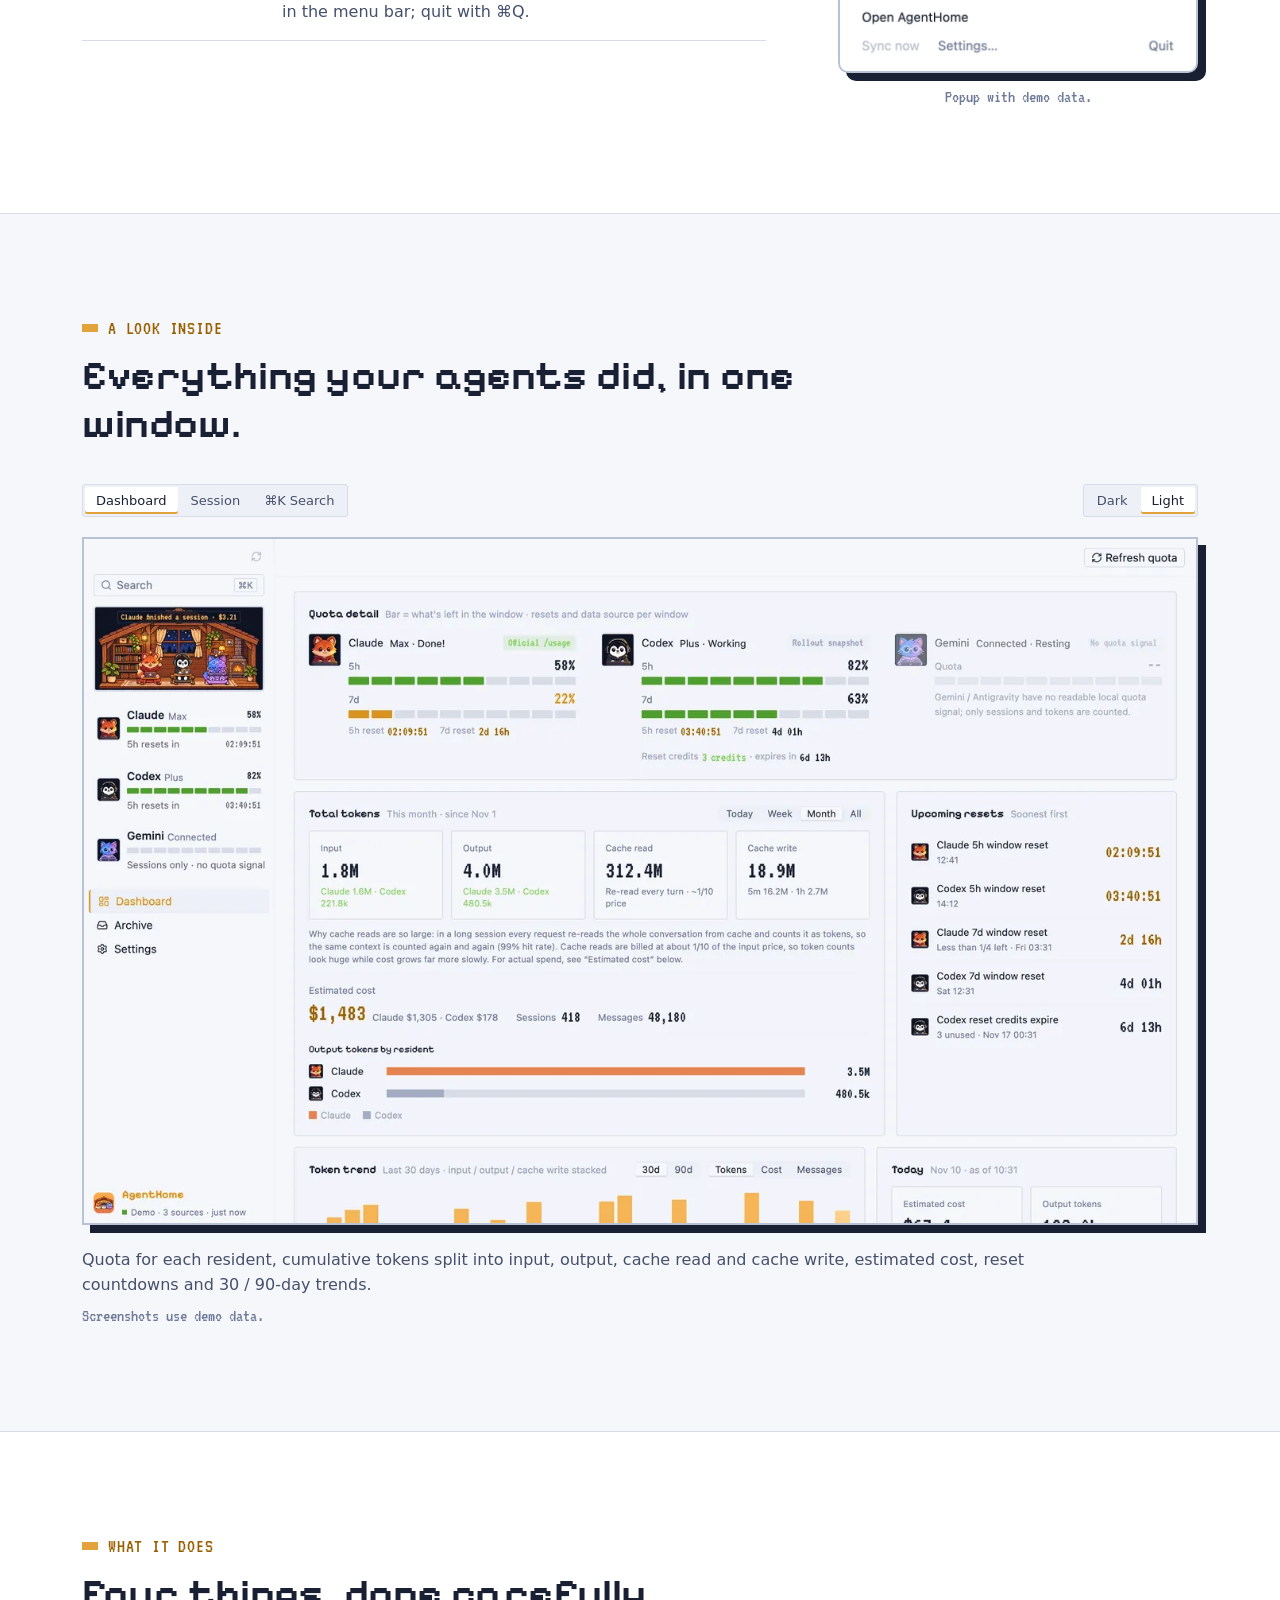
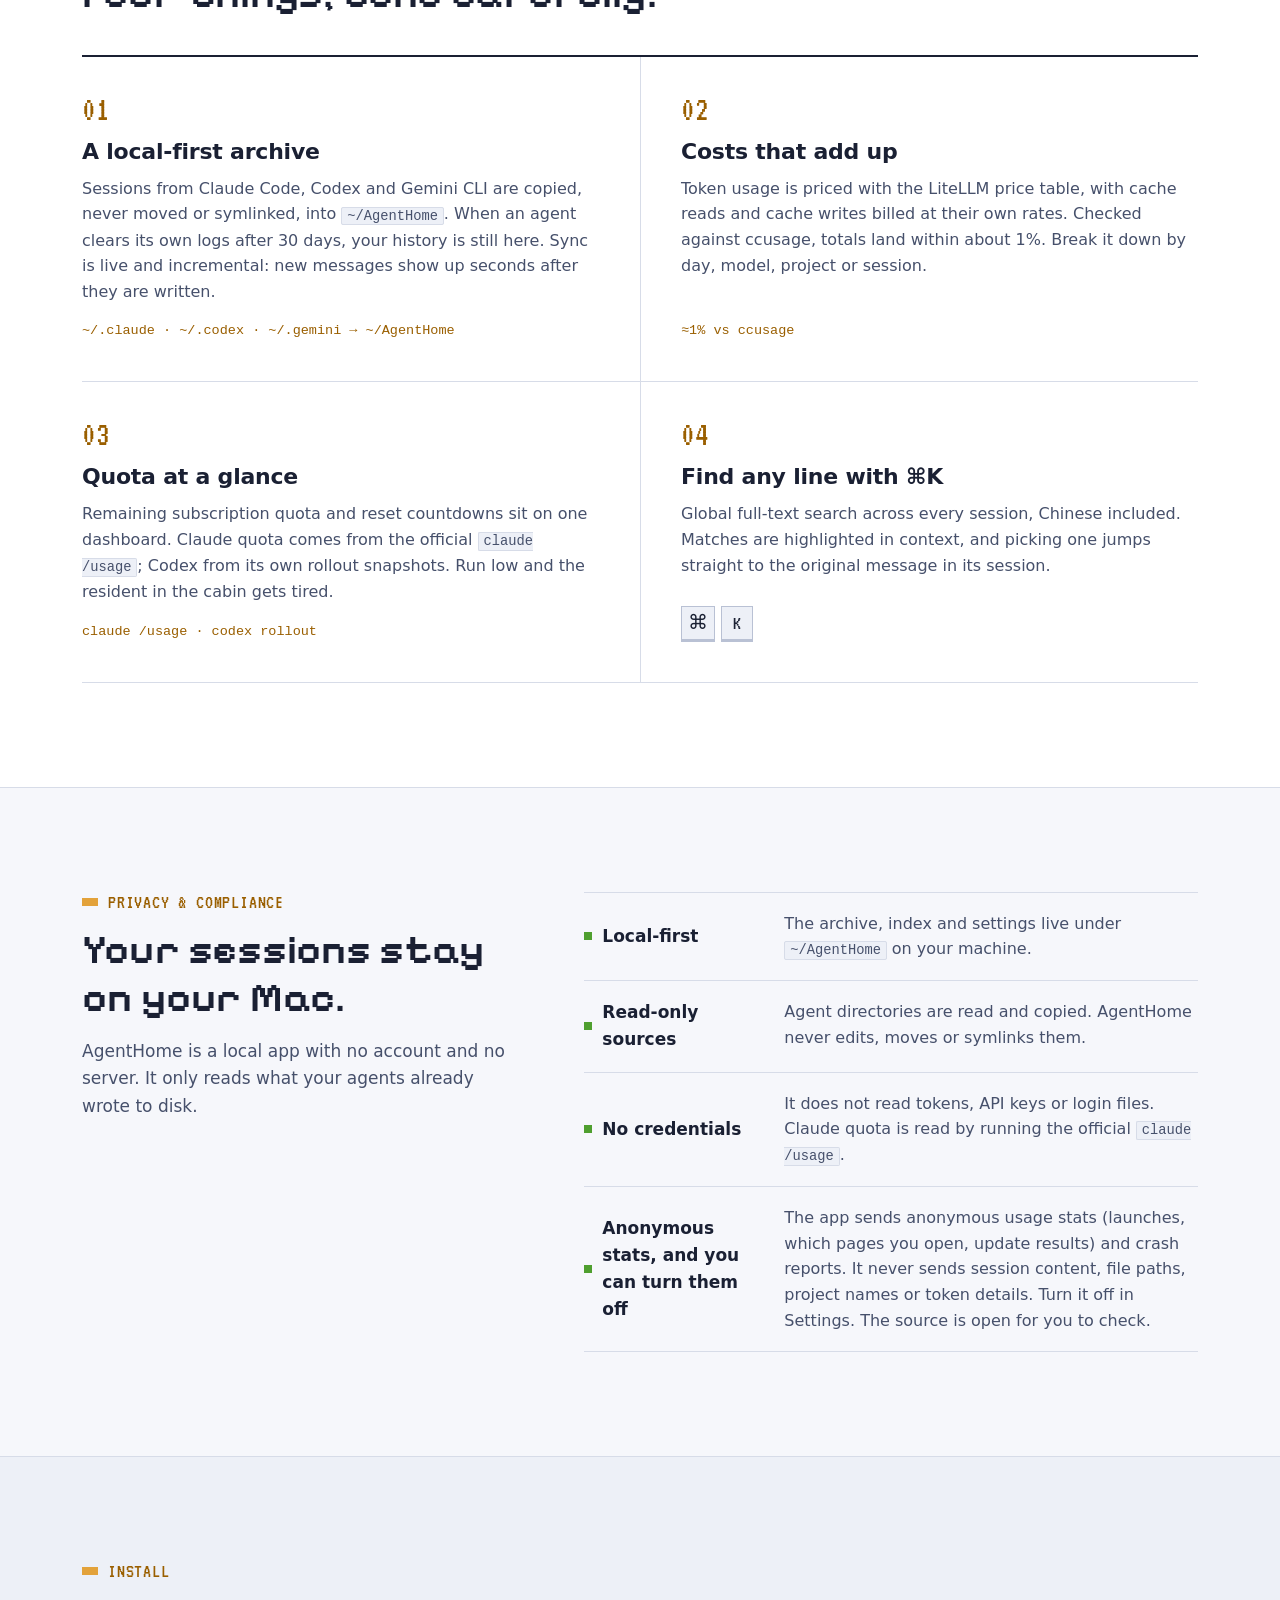
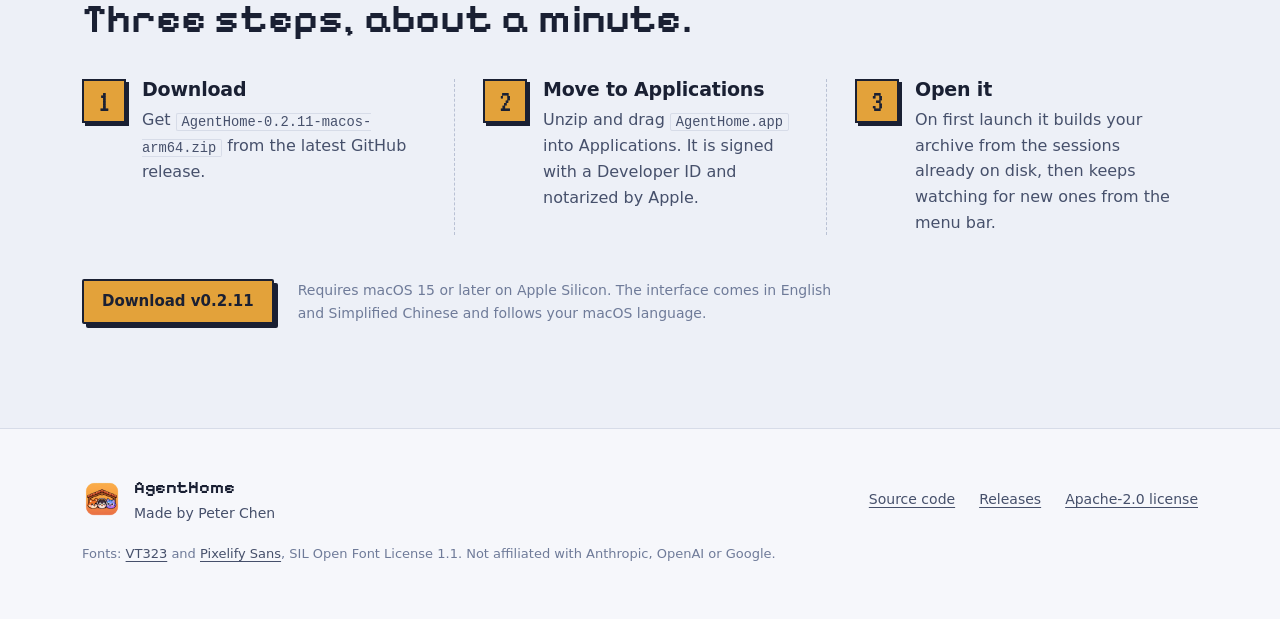
==== commit d909dc9e: "落地页更新到 0.2.11 Co-Authored-By: Claude Opus 5.5 <noreply@anthropic.com>" ====
--- a/site/index.html
+++ b/site/index.html
@@ -49,7 +49,7 @@
   <section class="hero" id="top">
     <div class="wrap hero-grid">
       <div class="hero-copy">
-        <p class="eyebrow"><span class="pip" aria-hidden="true"></span><span data-i18n="hero.eyebrow">v0.2.10 · open source · macOS</span></p>
+        <p class="eyebrow"><span class="pip" aria-hidden="true"></span><span data-i18n="hero.eyebrow">v0.2.11 · open source · macOS</span></p>
         <h1 data-i18n="hero.title">A home for your AI coding agents.</h1>
         <p class="lede" data-i18n="hero.lede">AgentHome copies every Claude Code, Codex and Gemini CLI session into a local archive you can keep and search for good, and puts tokens, cost and remaining quota on one dashboard. Up in the cabin, three residents change with what your agents are really doing.</p>
         <div class="cta">
@@ -218,7 +218,7 @@
         <li>
           <span class="num" aria-hidden="true">1</span>
           <h3 data-i18n="inst.1.t">Download</h3>
-          <p data-i18n="inst.1.p">Get <code>AgentHome-0.2.10-macos-arm64.zip</code> from the latest GitHub release.</p>
+          <p data-i18n="inst.1.p">Get <code>AgentHome-0.2.11-macos-arm64.zip</code> from the latest GitHub release.</p>
         </li>
         <li>
           <span class="num" aria-hidden="true">2</span>
@@ -232,7 +232,7 @@
         </li>
       </ol>
       <div class="install-cta">
-        <a class="btn btn-primary" href="https://github.com/PeterChen1997/agenthome/releases/latest" data-umami-event="download" data-umami-event-location="install"><span data-i18n="inst.cta">Download v0.2.10</span></a>
+        <a class="btn btn-primary" href="https://github.com/PeterChen1997/agenthome/releases/latest" data-umami-event="download" data-umami-event-location="install"><span data-i18n="inst.cta">Download v0.2.11</span></a>
         <p class="req" data-i18n="inst.req">Requires macOS 15 or later on Apple Silicon. The interface comes in English and Simplified Chinese and follows your macOS language.</p>
       </div>
     </div>
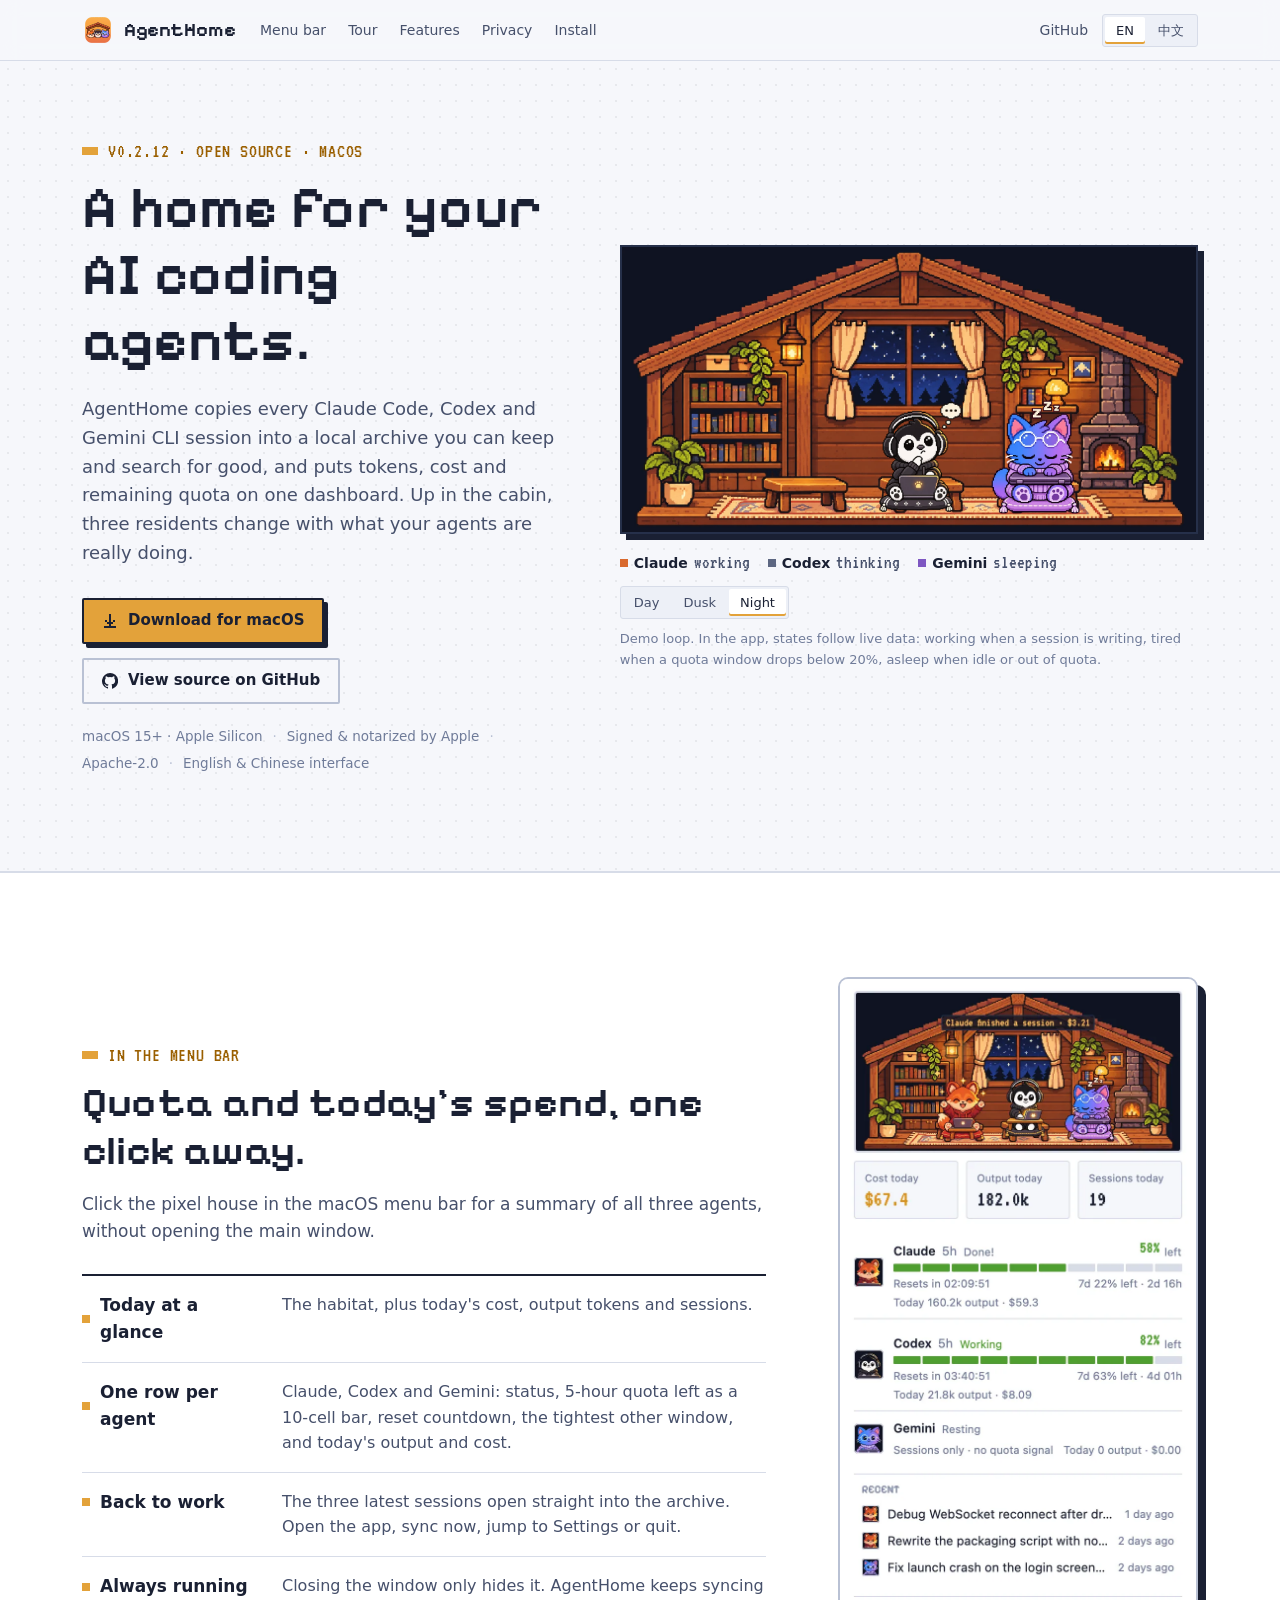
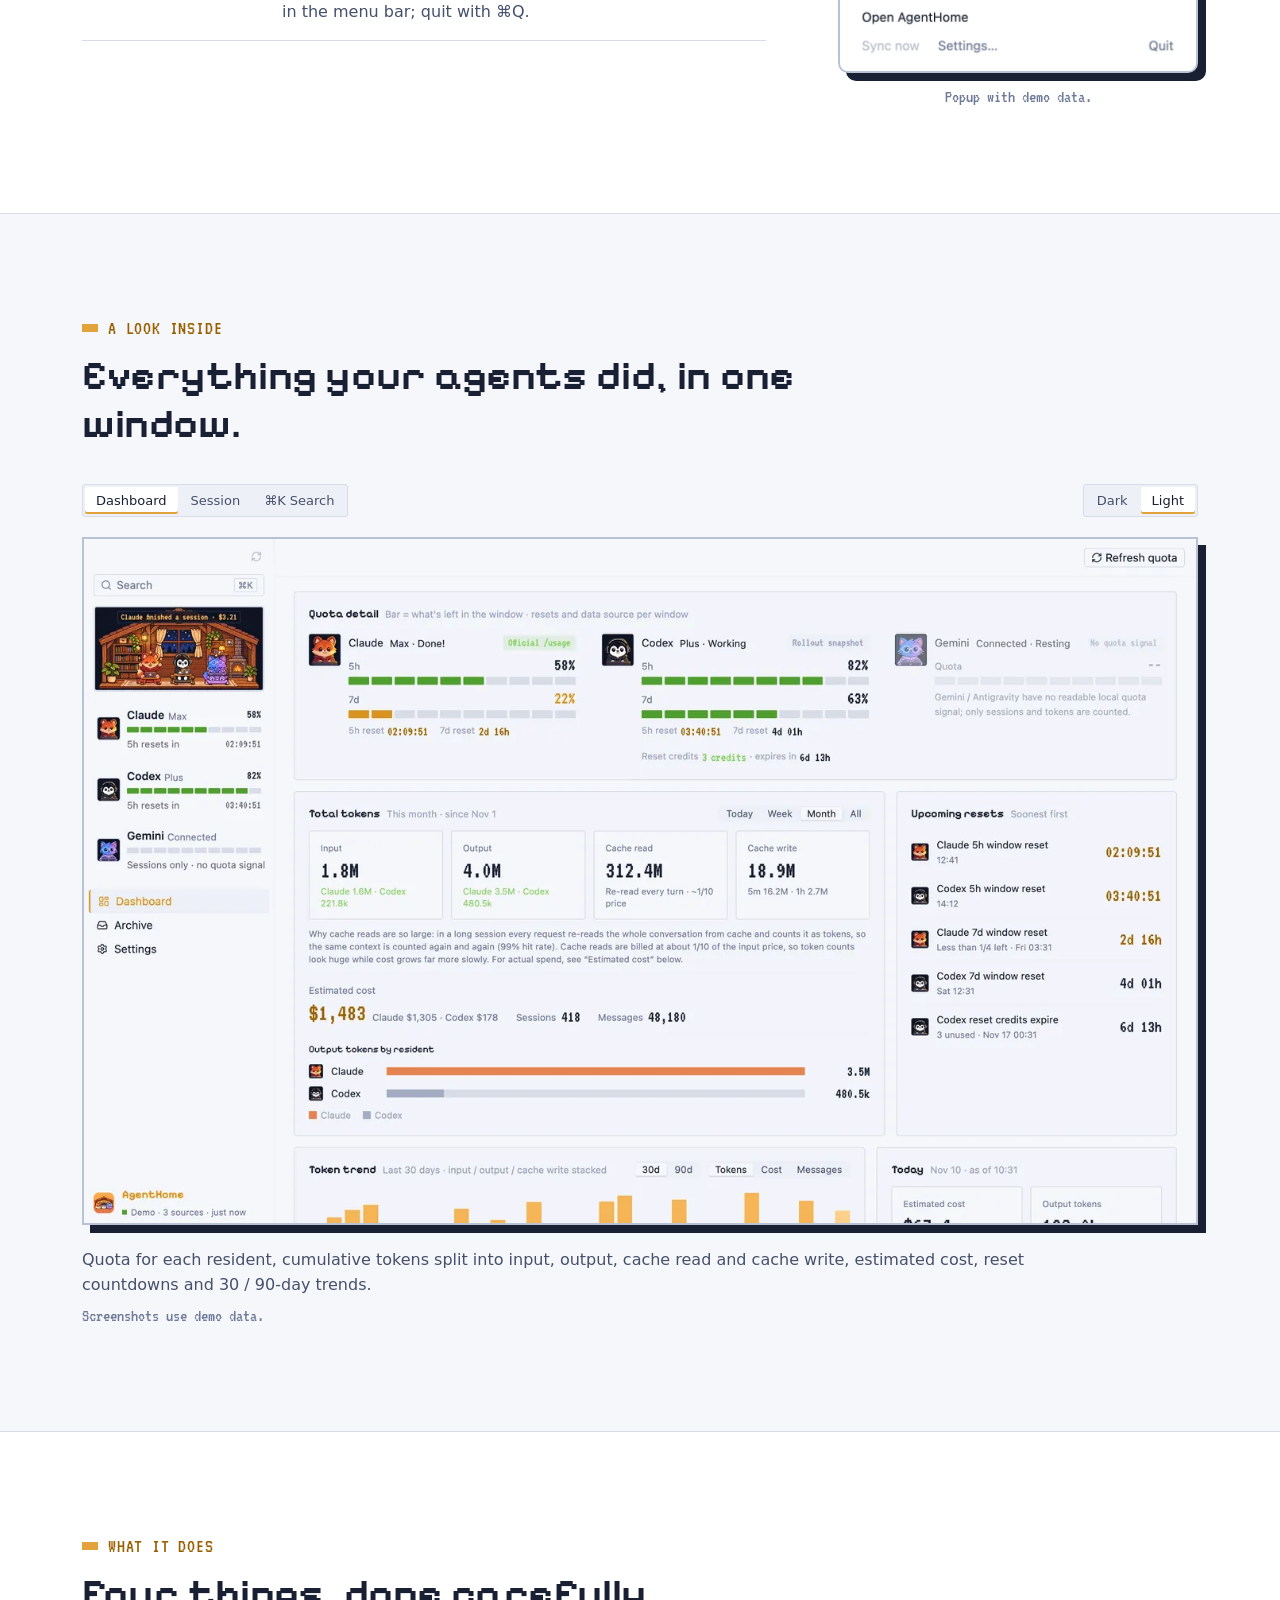
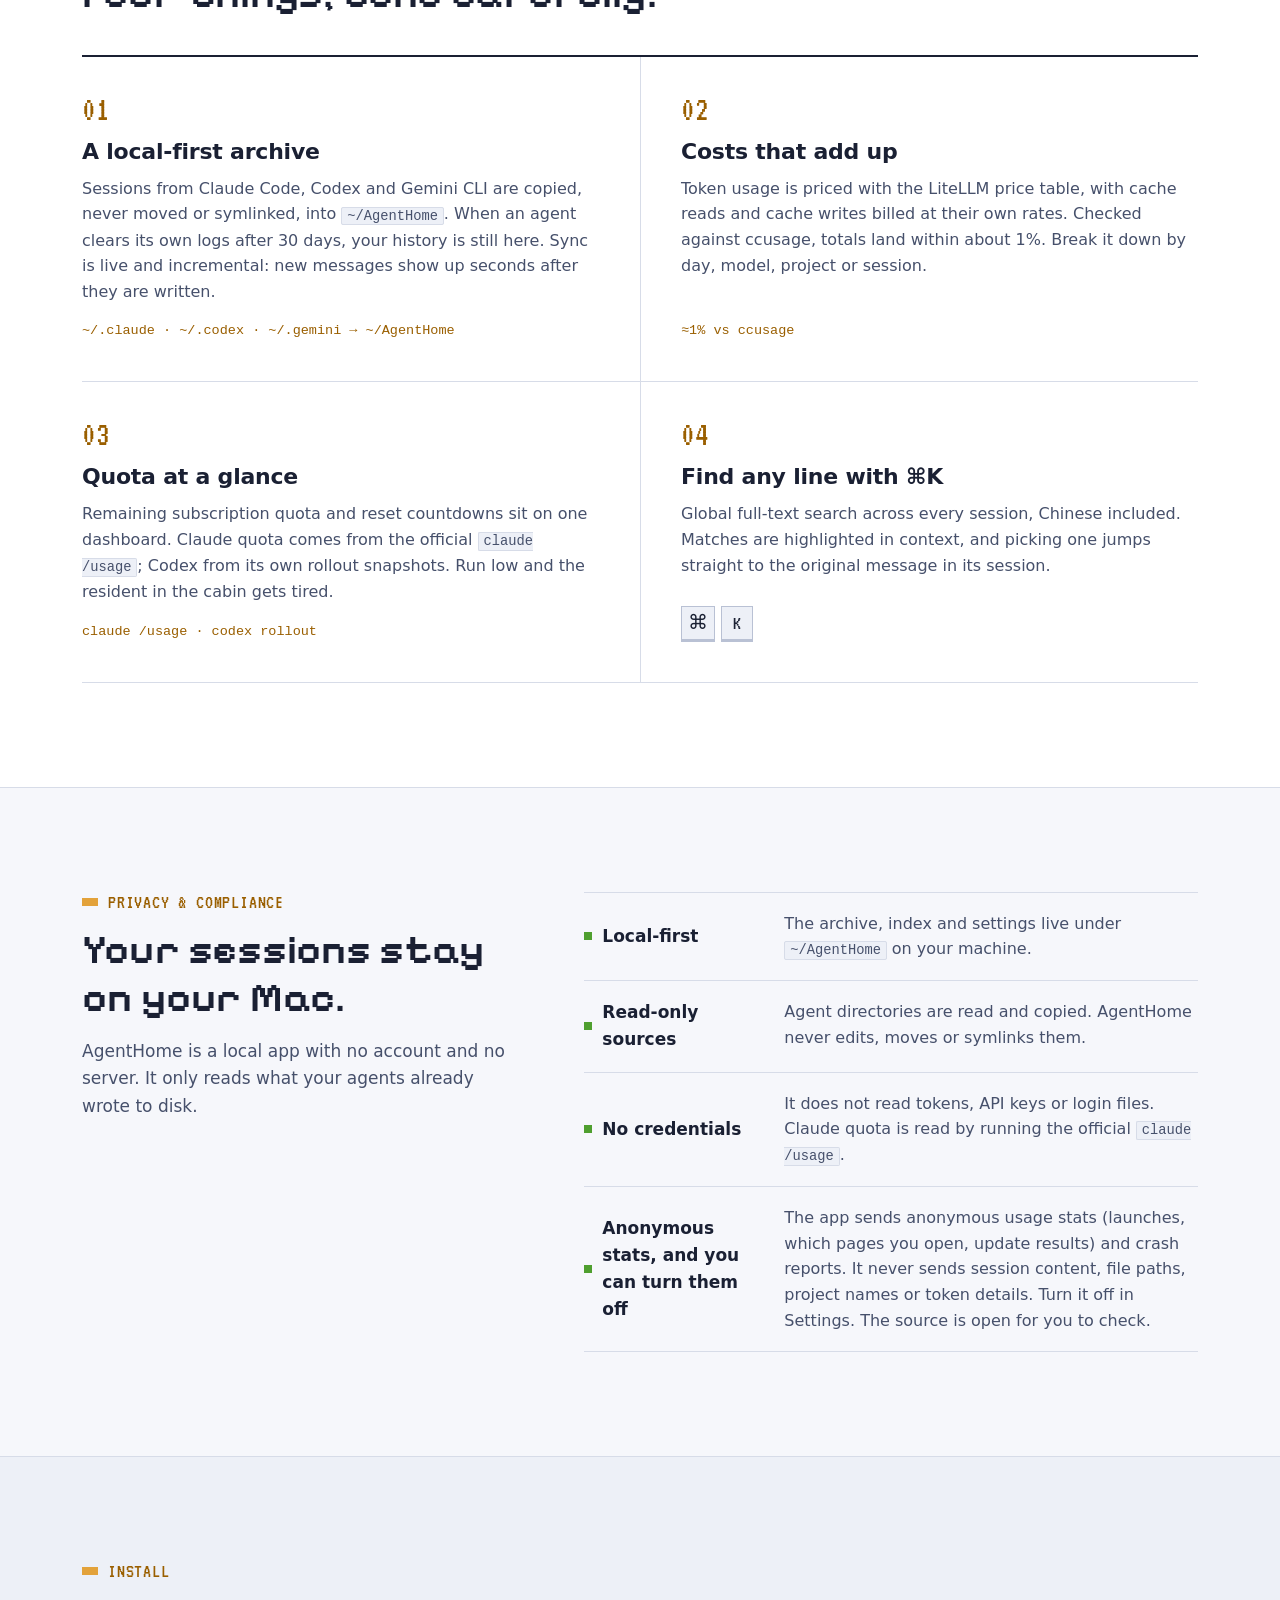
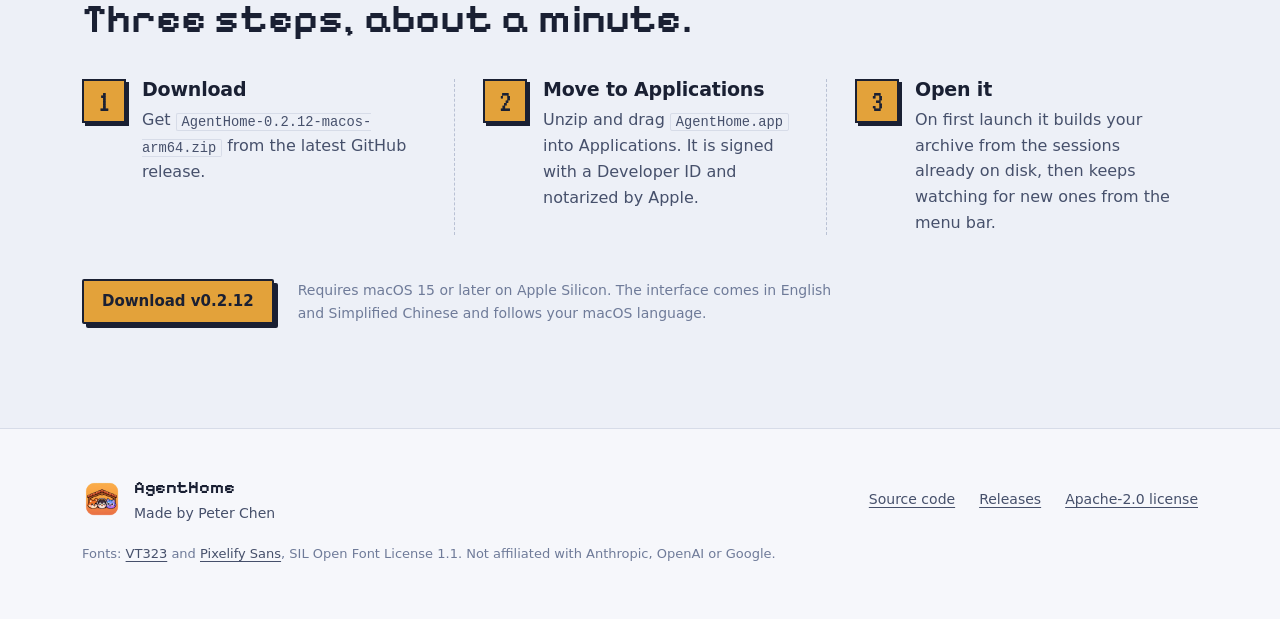
==== commit 3ef3dffb: "落地页更新到 0.2.12 Co-Authored-By: Claude Opus 5.5 <noreply@anthropic.com>" ====
--- a/site/index.html
+++ b/site/index.html
@@ -49,7 +49,7 @@
   <section class="hero" id="top">
     <div class="wrap hero-grid">
       <div class="hero-copy">
-        <p class="eyebrow"><span class="pip" aria-hidden="true"></span><span data-i18n="hero.eyebrow">v0.2.11 · open source · macOS</span></p>
+        <p class="eyebrow"><span class="pip" aria-hidden="true"></span><span data-i18n="hero.eyebrow">v0.2.12 · open source · macOS</span></p>
         <h1 data-i18n="hero.title">A home for your AI coding agents.</h1>
         <p class="lede" data-i18n="hero.lede">AgentHome copies every Claude Code, Codex and Gemini CLI session into a local archive you can keep and search for good, and puts tokens, cost and remaining quota on one dashboard. Up in the cabin, three residents change with what your agents are really doing.</p>
         <div class="cta">
@@ -218,7 +218,7 @@
         <li>
           <span class="num" aria-hidden="true">1</span>
           <h3 data-i18n="inst.1.t">Download</h3>
-          <p data-i18n="inst.1.p">Get <code>AgentHome-0.2.11-macos-arm64.zip</code> from the latest GitHub release.</p>
+          <p data-i18n="inst.1.p">Get <code>AgentHome-0.2.12-macos-arm64.zip</code> from the latest GitHub release.</p>
         </li>
         <li>
           <span class="num" aria-hidden="true">2</span>
@@ -232,7 +232,7 @@
         </li>
       </ol>
       <div class="install-cta">
-        <a class="btn btn-primary" href="https://github.com/PeterChen1997/agenthome/releases/latest" data-umami-event="download" data-umami-event-location="install"><span data-i18n="inst.cta">Download v0.2.11</span></a>
+        <a class="btn btn-primary" href="https://github.com/PeterChen1997/agenthome/releases/latest" data-umami-event="download" data-umami-event-location="install"><span data-i18n="inst.cta">Download v0.2.12</span></a>
         <p class="req" data-i18n="inst.req">Requires macOS 15 or later on Apple Silicon. The interface comes in English and Simplified Chinese and follows your macOS language.</p>
       </div>
     </div>
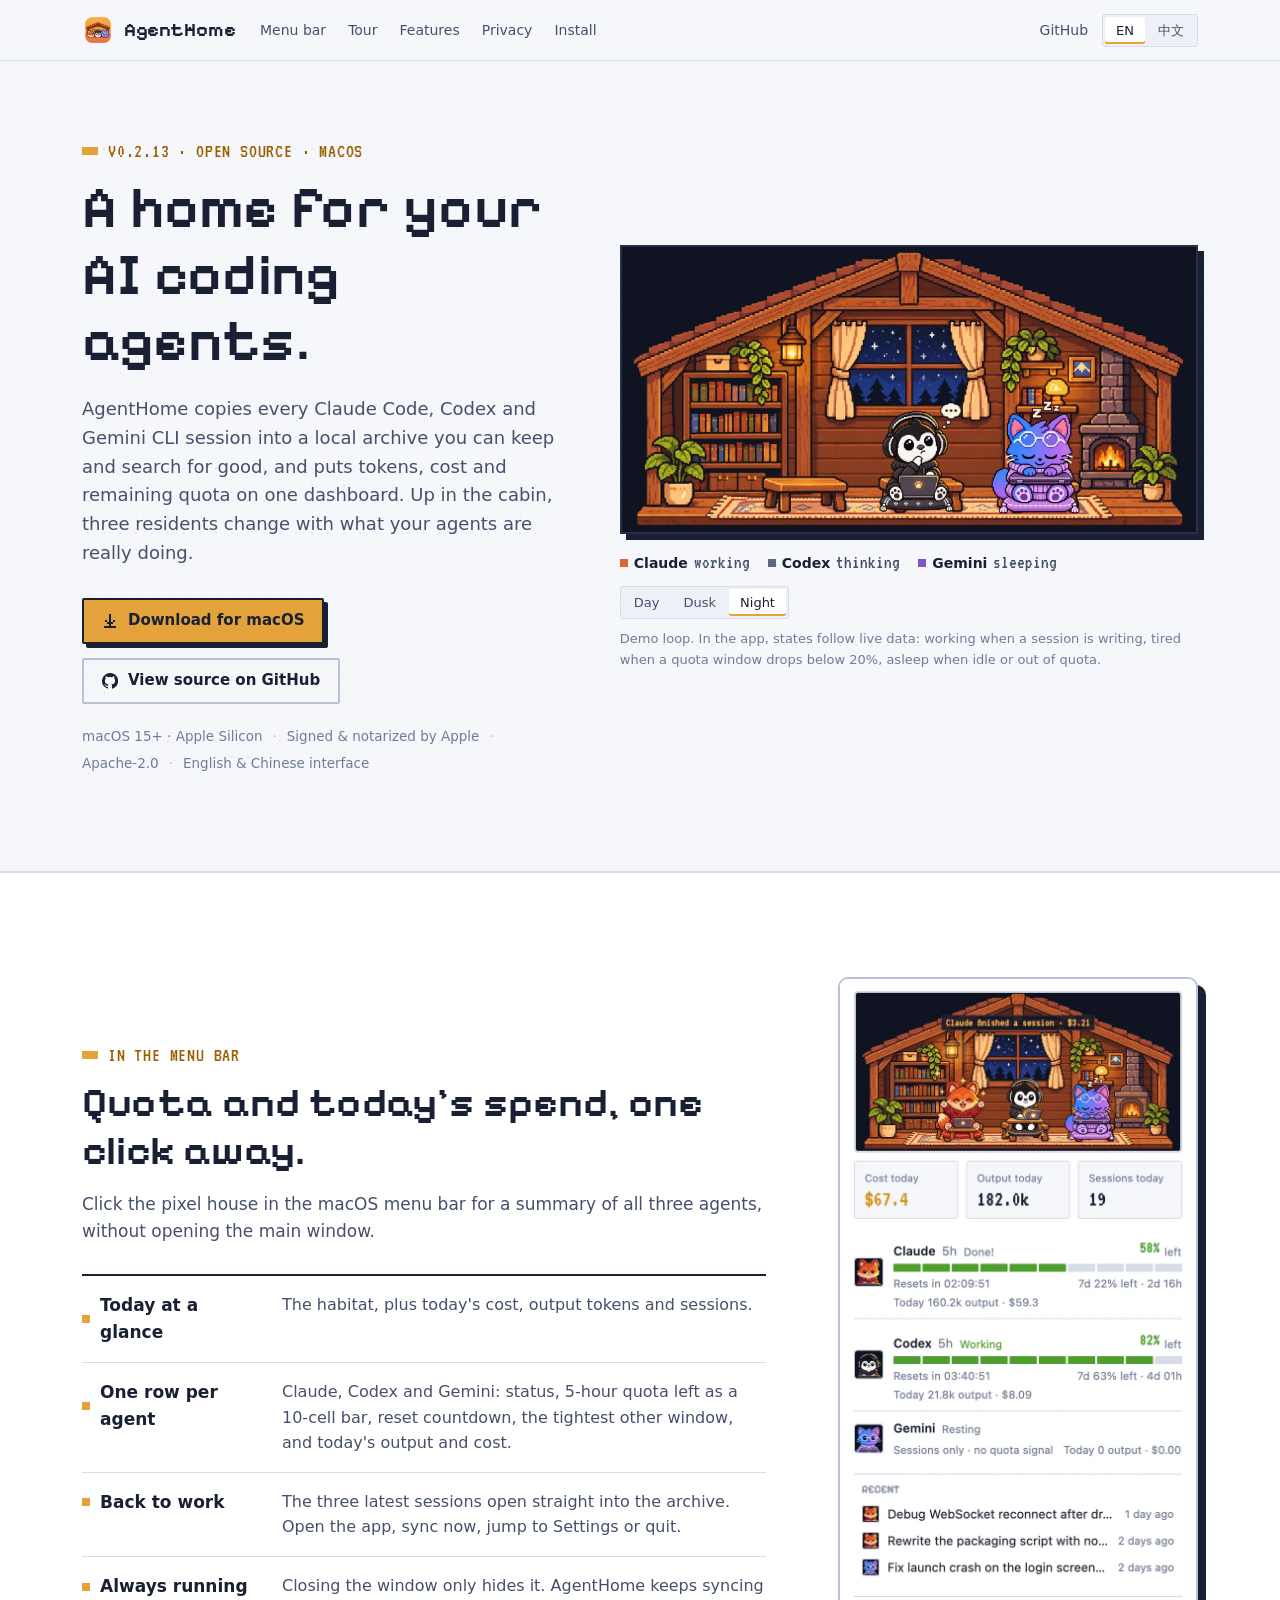
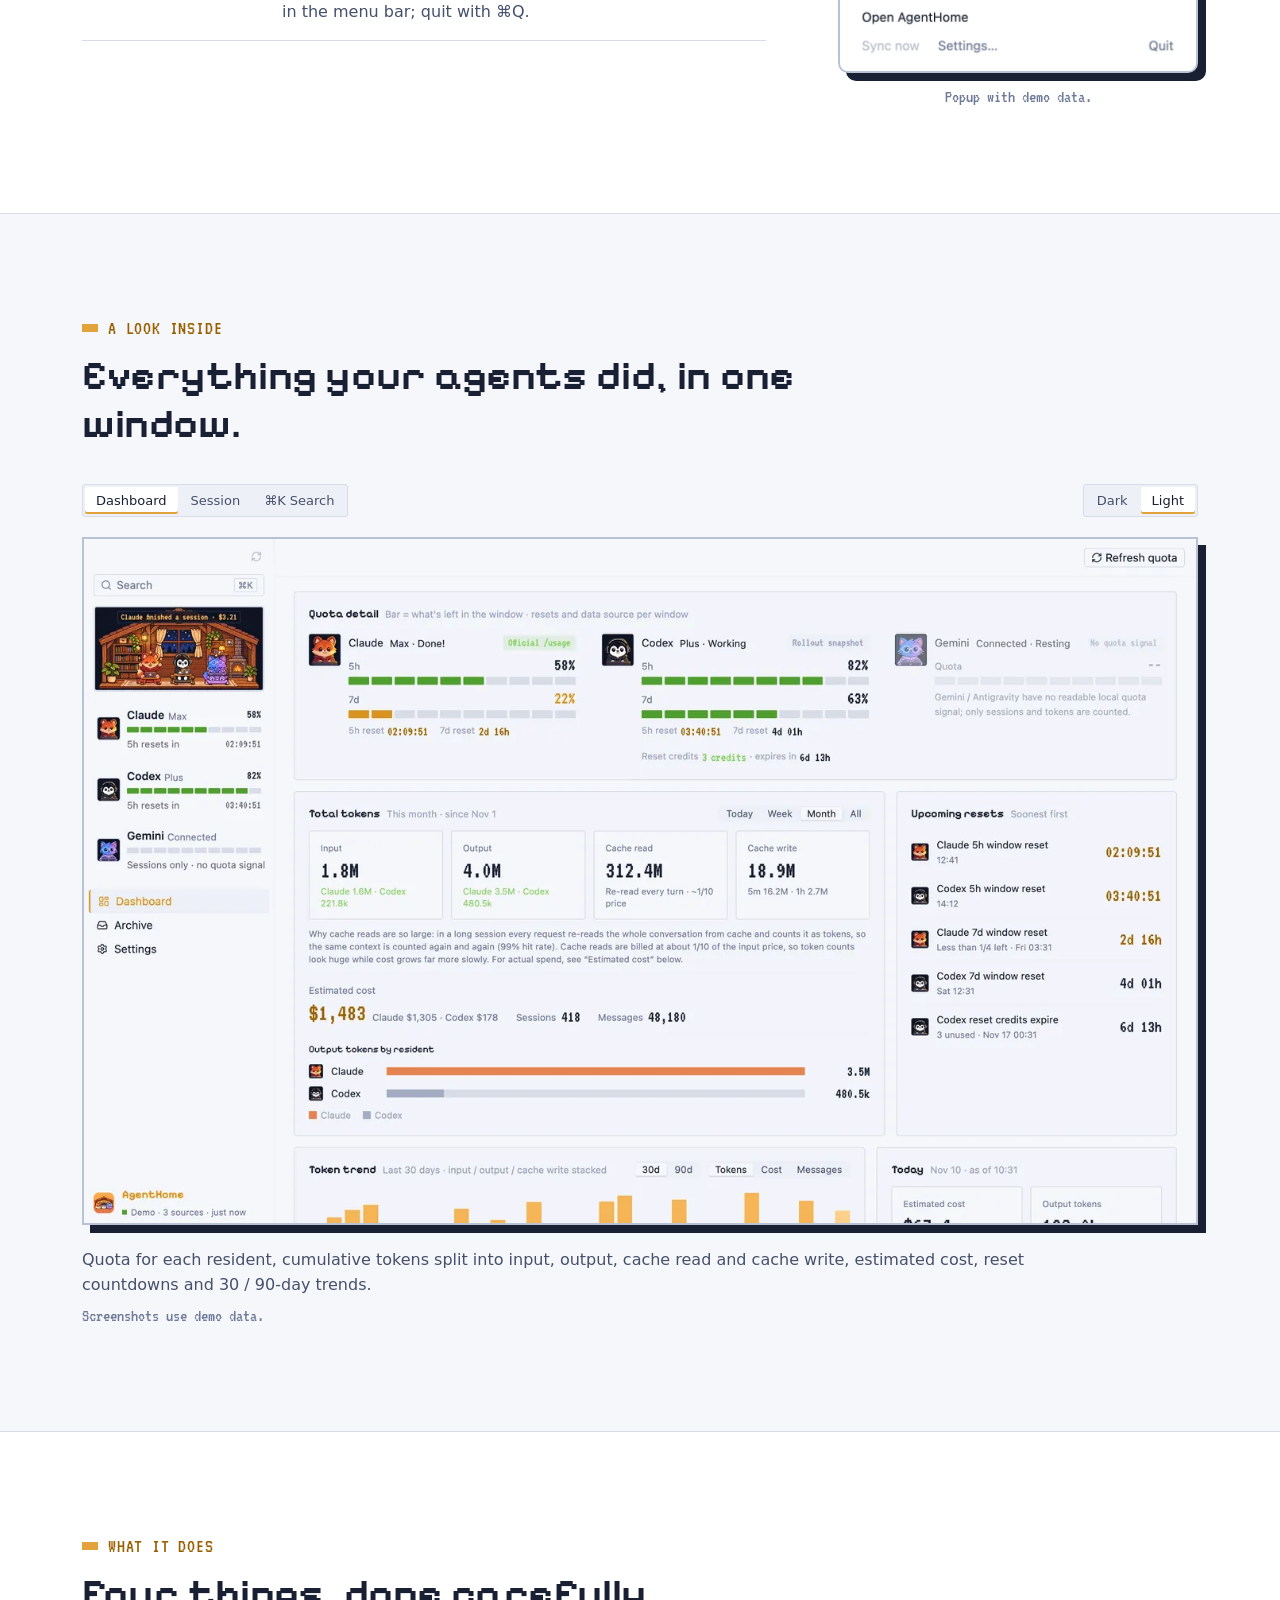
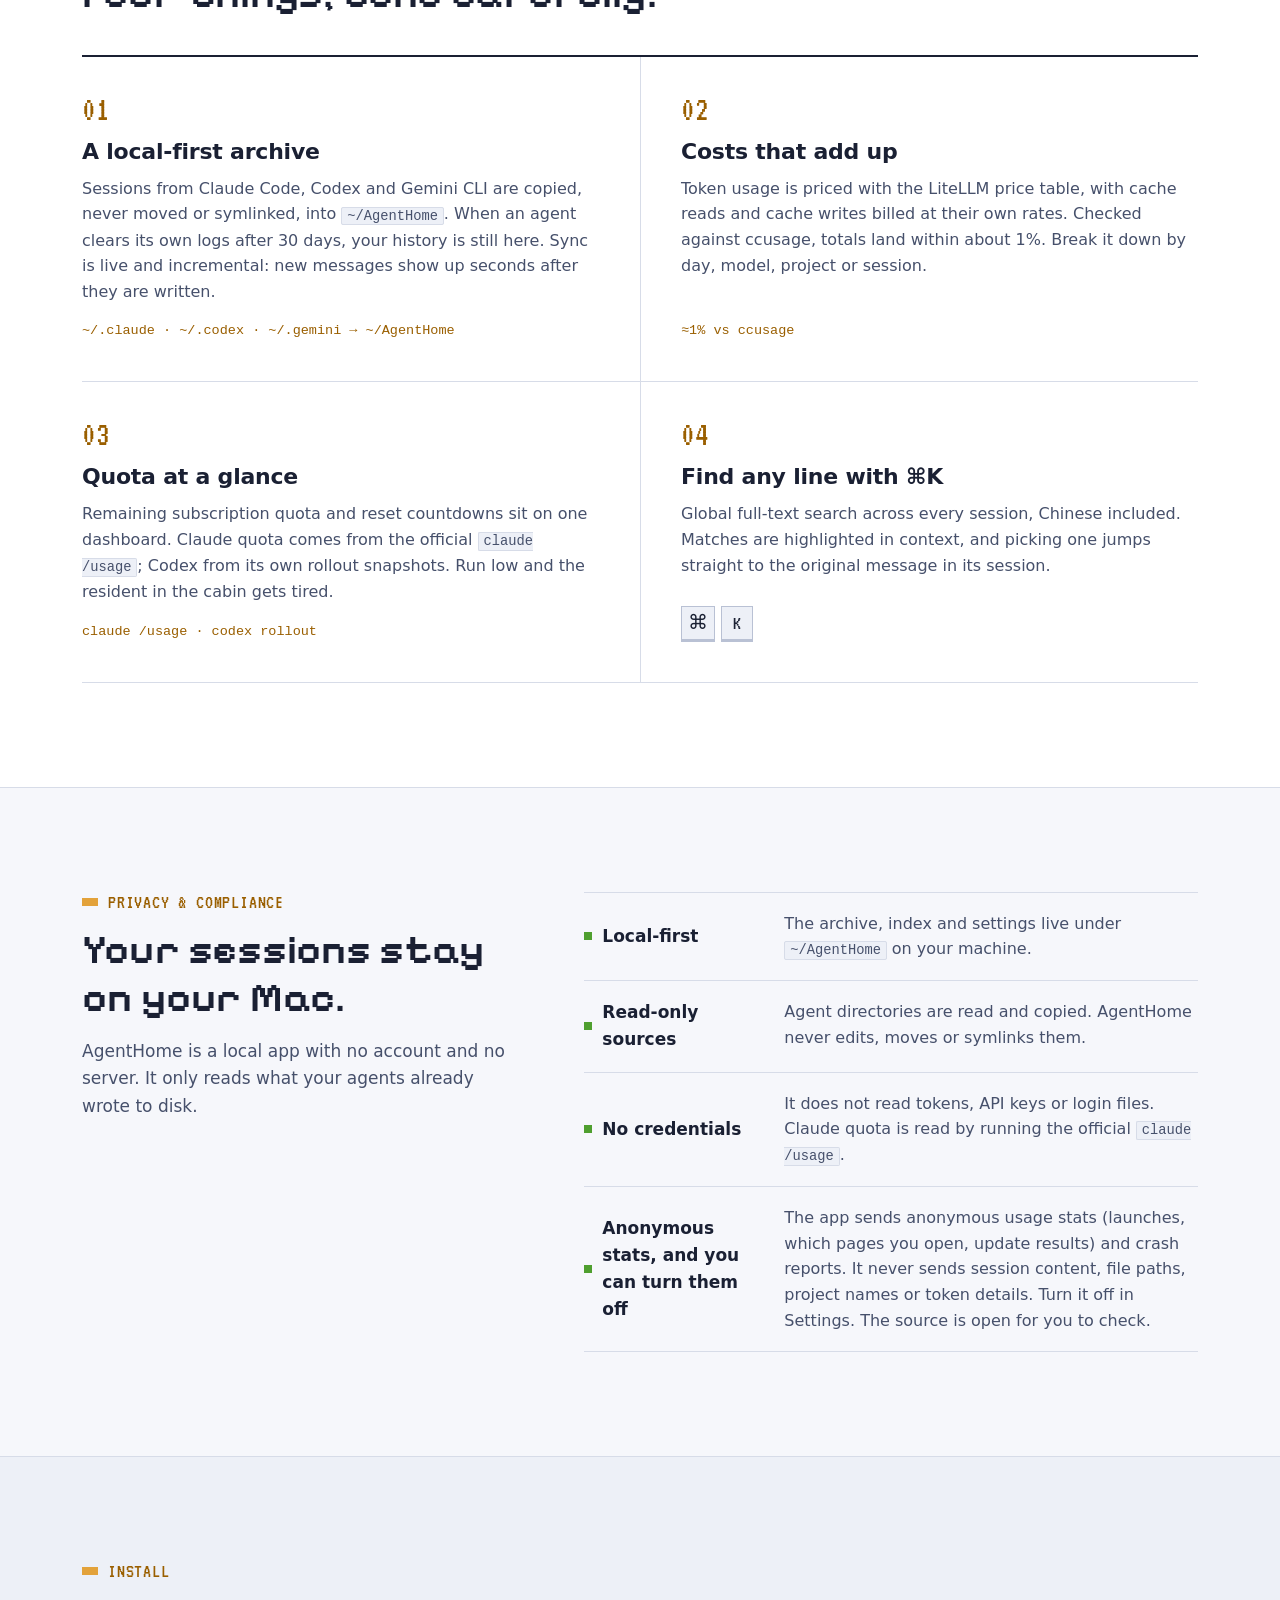
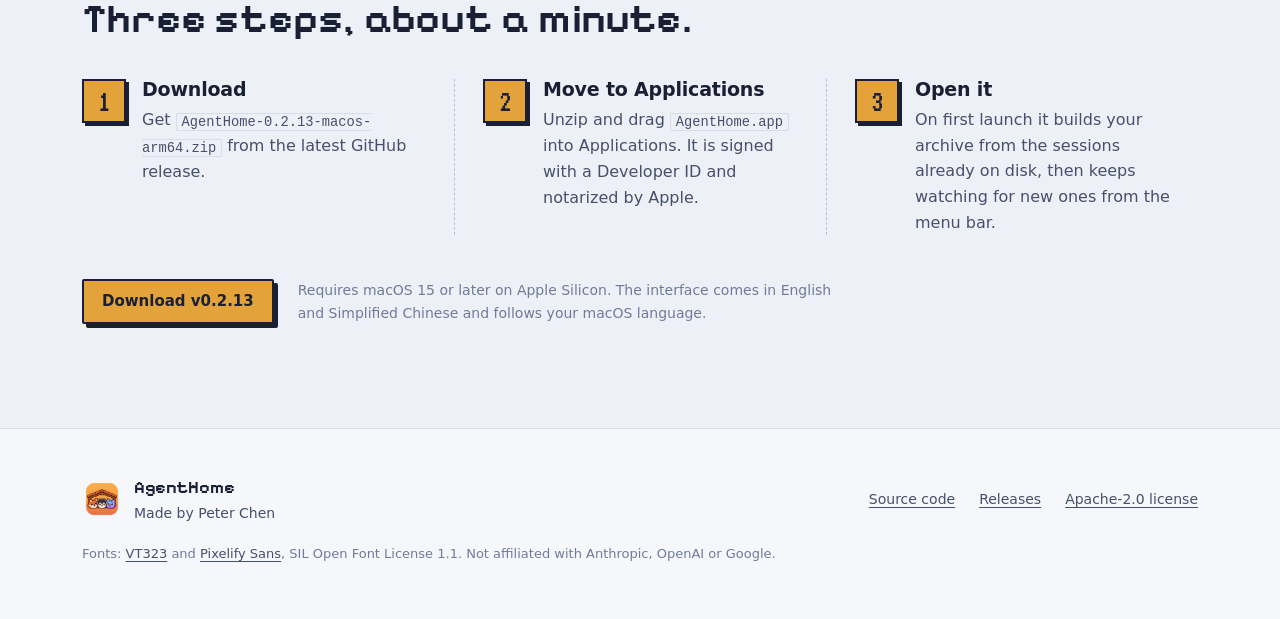
==== commit 704a3187: "落地页更新到 0.2.13 Co-Authored-By: Claude Opus 5.5 <noreply@anthropic.com>" ====
--- a/site/index.html
+++ b/site/index.html
@@ -49,7 +49,7 @@
   <section class="hero" id="top">
     <div class="wrap hero-grid">
       <div class="hero-copy">
-        <p class="eyebrow"><span class="pip" aria-hidden="true"></span><span data-i18n="hero.eyebrow">v0.2.12 · open source · macOS</span></p>
+        <p class="eyebrow"><span class="pip" aria-hidden="true"></span><span data-i18n="hero.eyebrow">v0.2.13 · open source · macOS</span></p>
         <h1 data-i18n="hero.title">A home for your AI coding agents.</h1>
         <p class="lede" data-i18n="hero.lede">AgentHome copies every Claude Code, Codex and Gemini CLI session into a local archive you can keep and search for good, and puts tokens, cost and remaining quota on one dashboard. Up in the cabin, three residents change with what your agents are really doing.</p>
         <div class="cta">
@@ -218,7 +218,7 @@
         <li>
           <span class="num" aria-hidden="true">1</span>
           <h3 data-i18n="inst.1.t">Download</h3>
-          <p data-i18n="inst.1.p">Get <code>AgentHome-0.2.12-macos-arm64.zip</code> from the latest GitHub release.</p>
+          <p data-i18n="inst.1.p">Get <code>AgentHome-0.2.13-macos-arm64.zip</code> from the latest GitHub release.</p>
         </li>
         <li>
           <span class="num" aria-hidden="true">2</span>
@@ -232,7 +232,7 @@
         </li>
       </ol>
       <div class="install-cta">
-        <a class="btn btn-primary" href="https://github.com/PeterChen1997/agenthome/releases/latest" data-umami-event="download" data-umami-event-location="install"><span data-i18n="inst.cta">Download v0.2.12</span></a>
+        <a class="btn btn-primary" href="https://github.com/PeterChen1997/agenthome/releases/latest" data-umami-event="download" data-umami-event-location="install"><span data-i18n="inst.cta">Download v0.2.13</span></a>
         <p class="req" data-i18n="inst.req">Requires macOS 15 or later on Apple Silicon. The interface comes in English and Simplified Chinese and follows your macOS language.</p>
       </div>
     </div>
